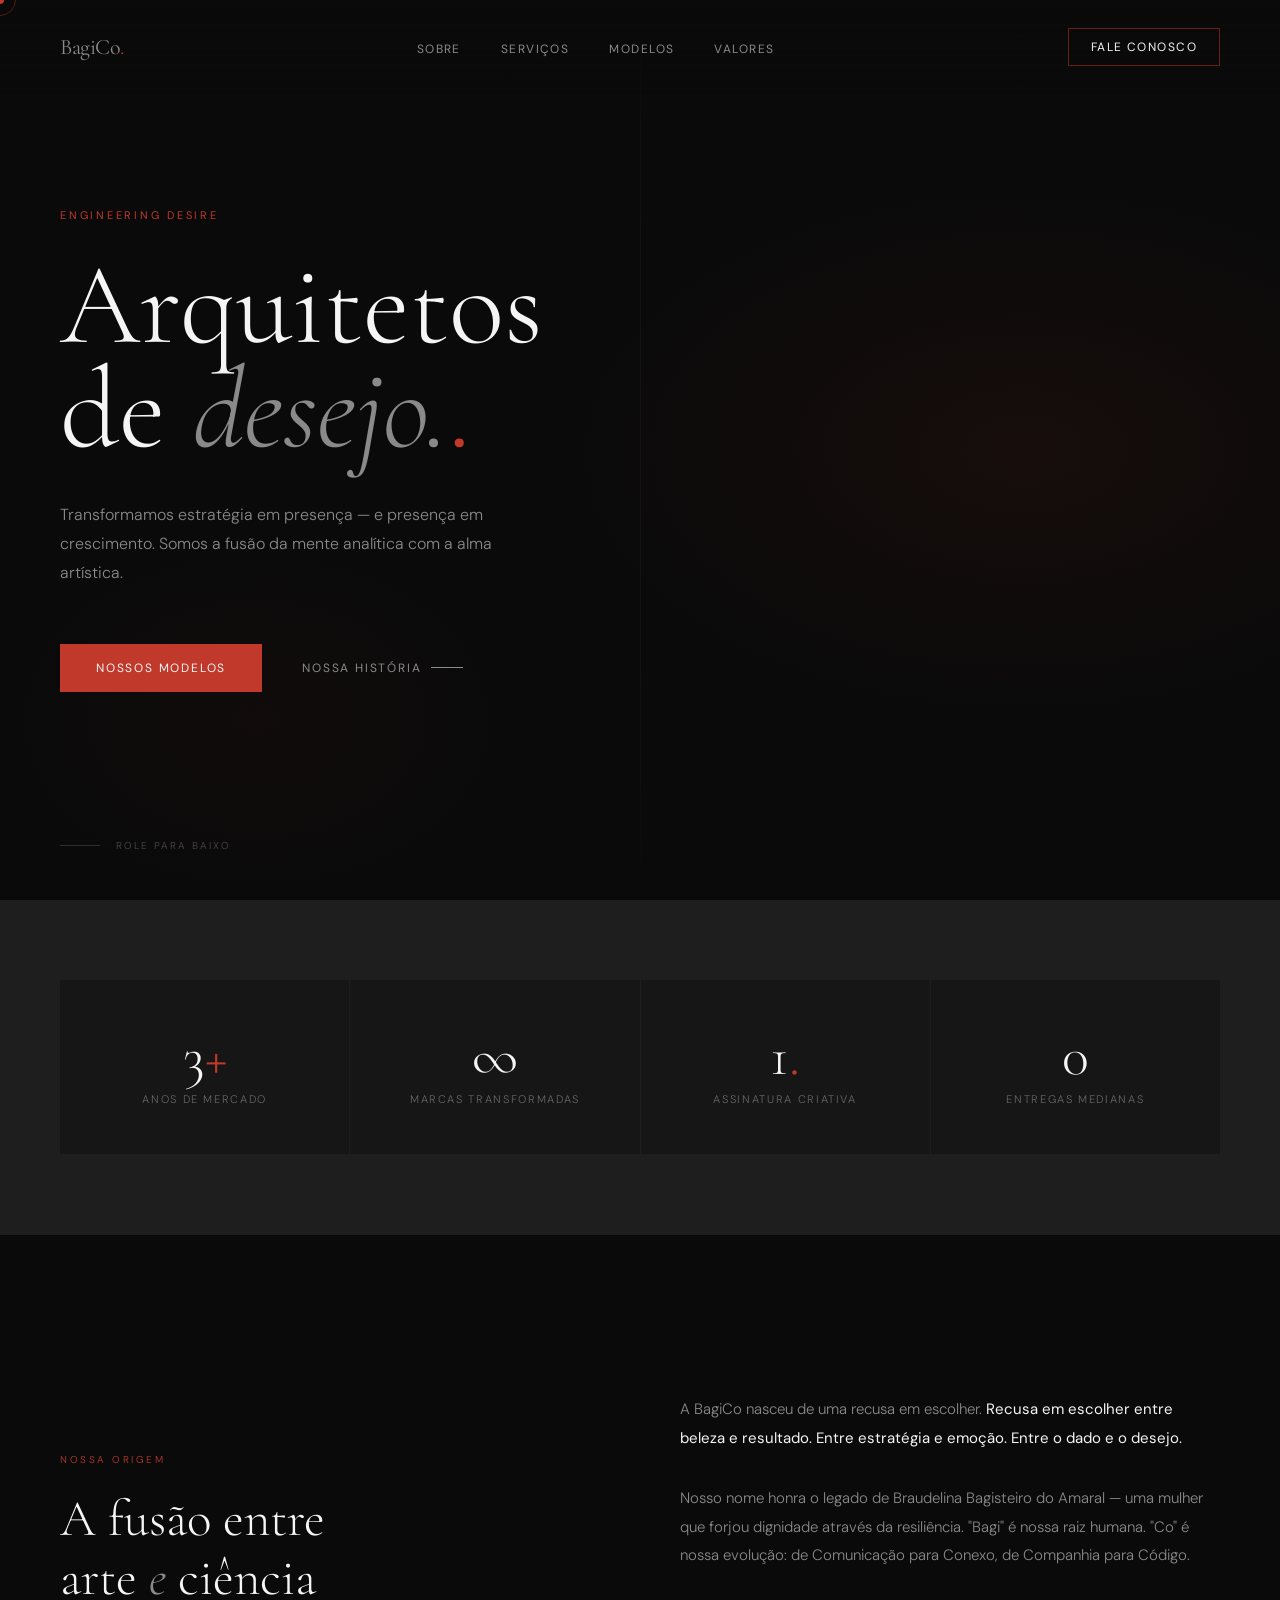
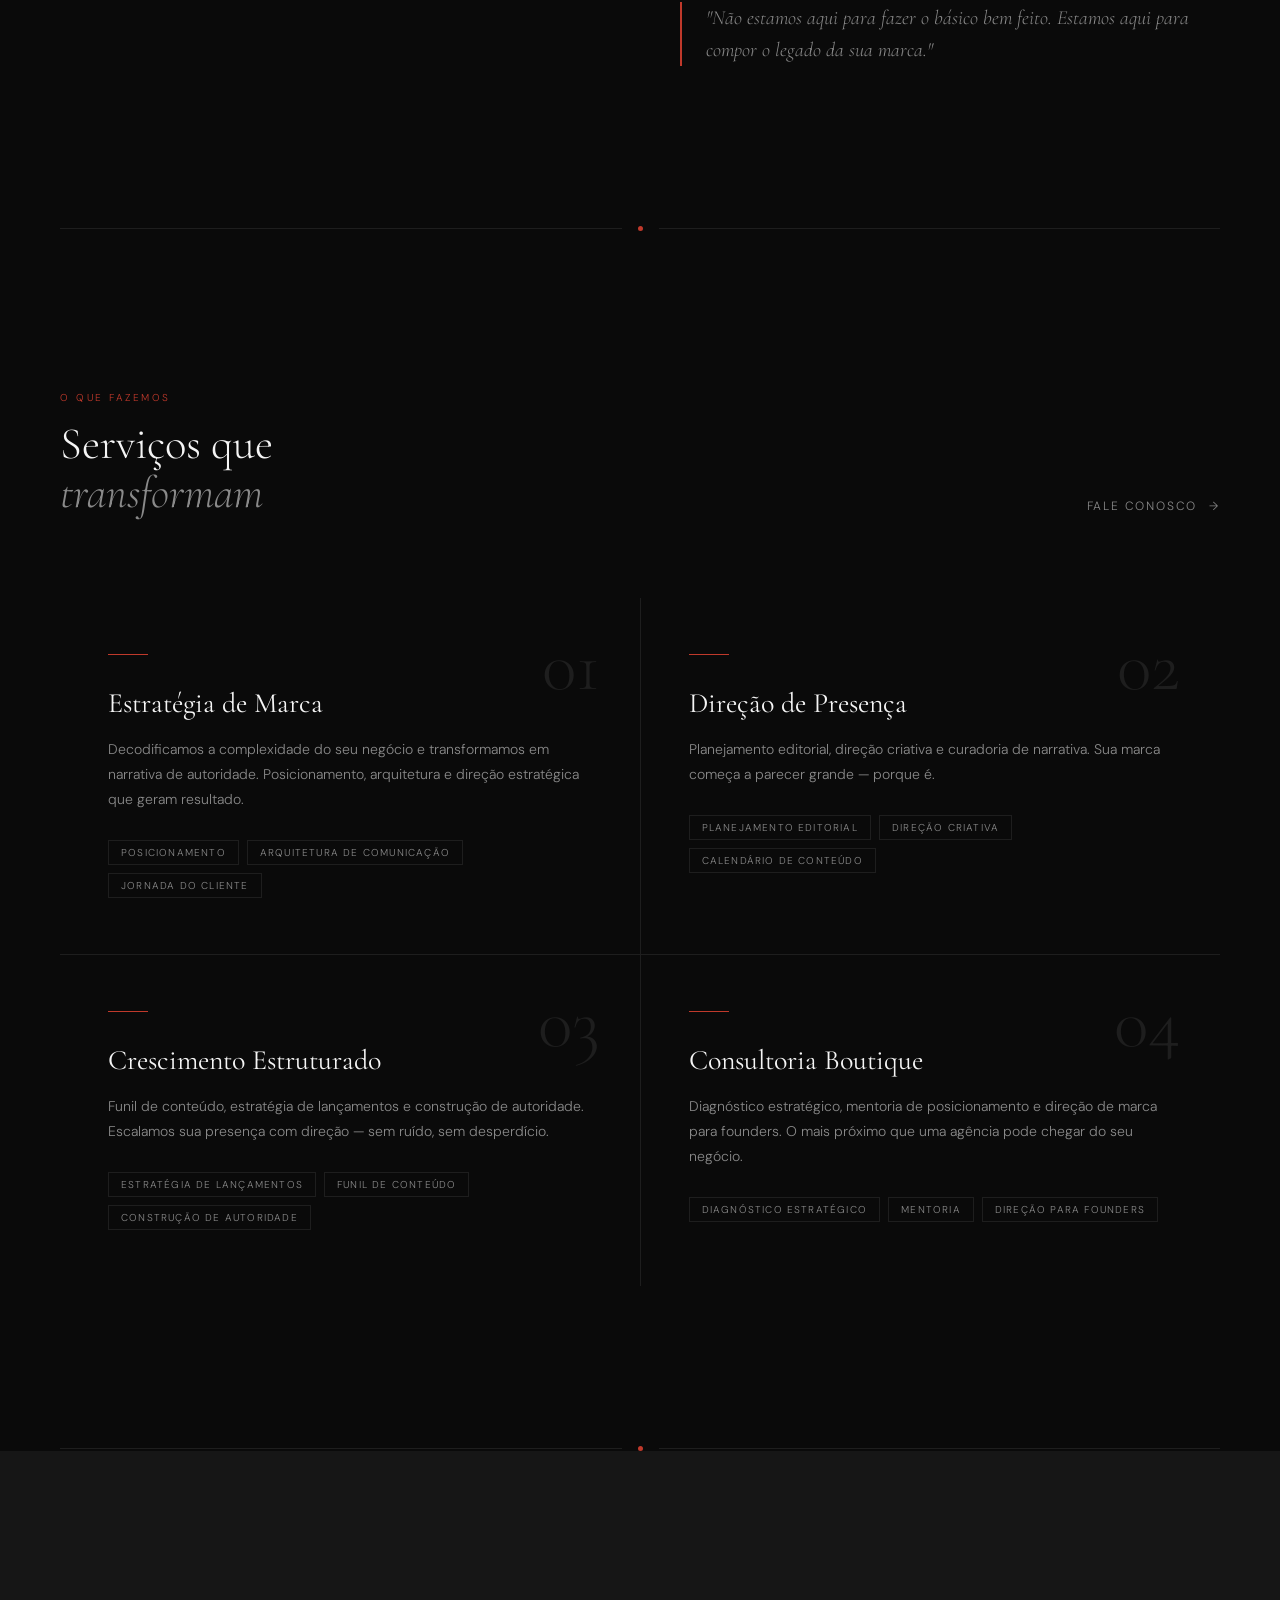
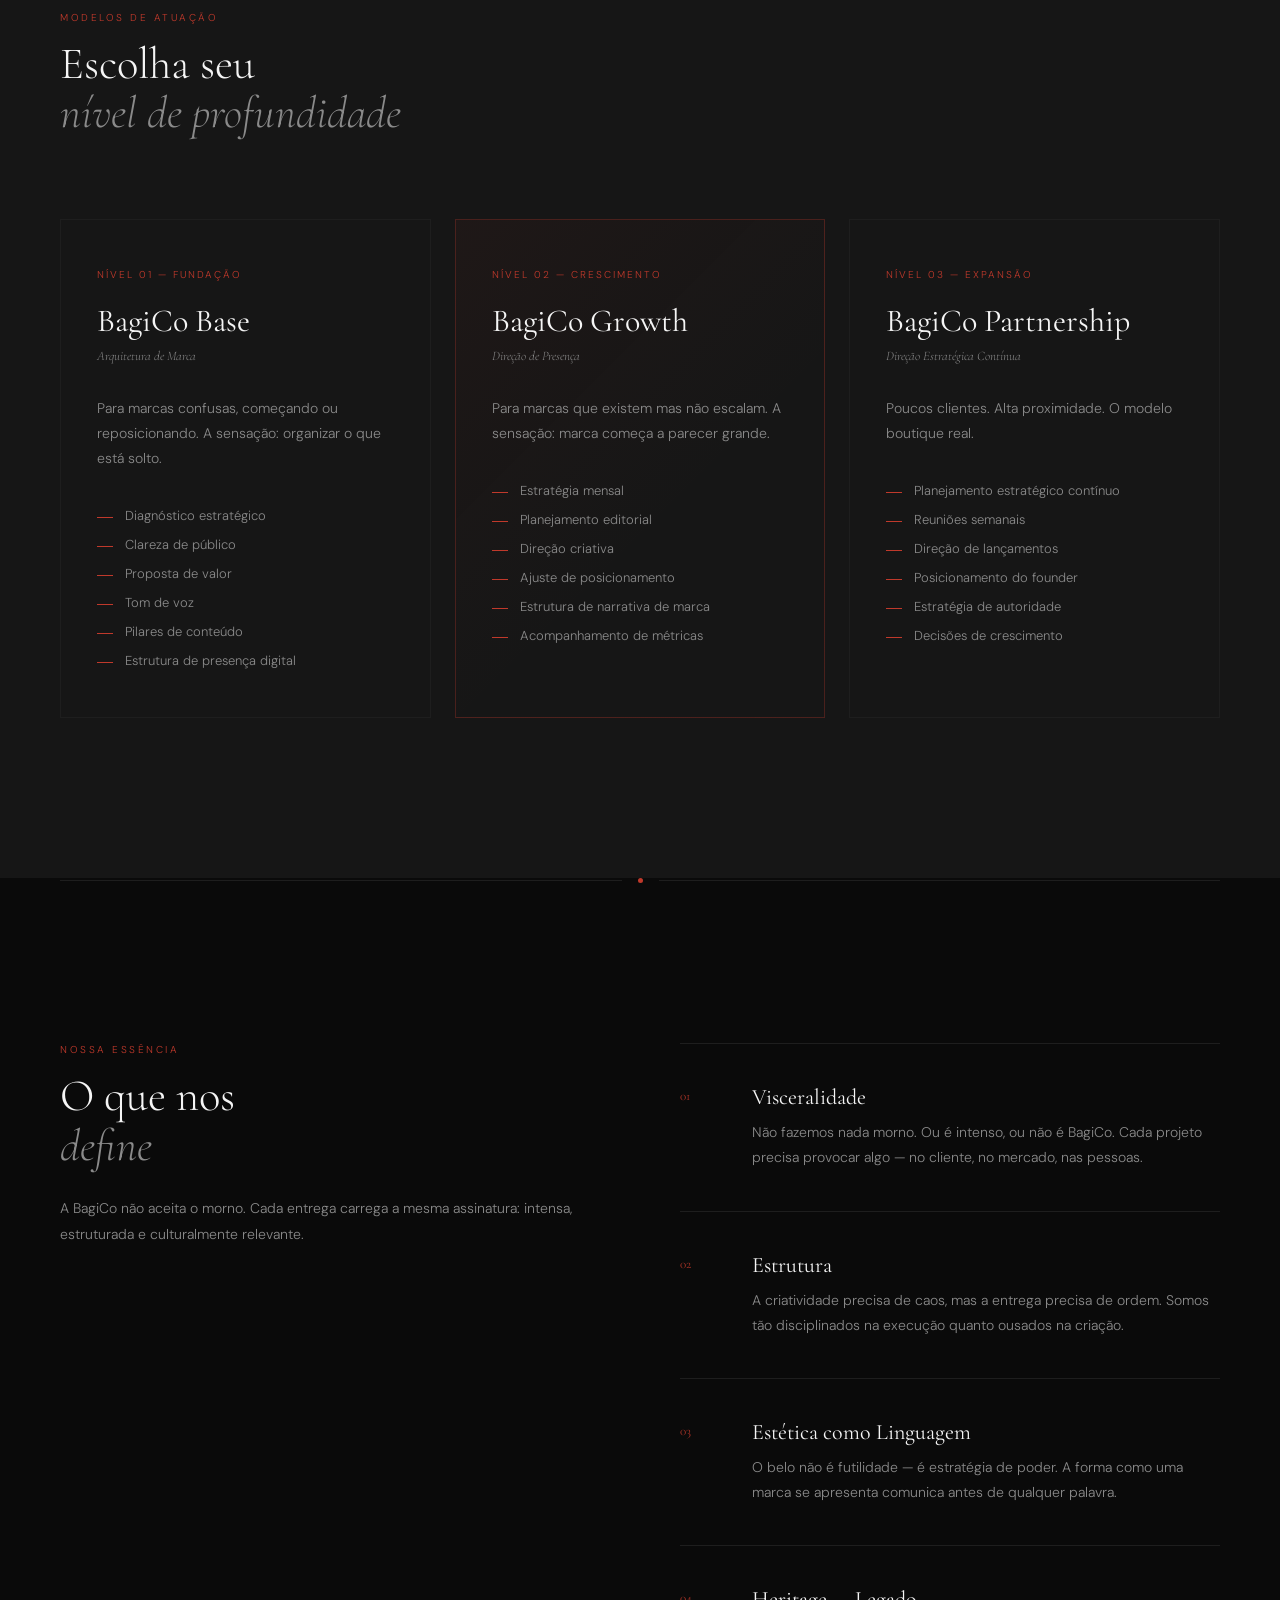
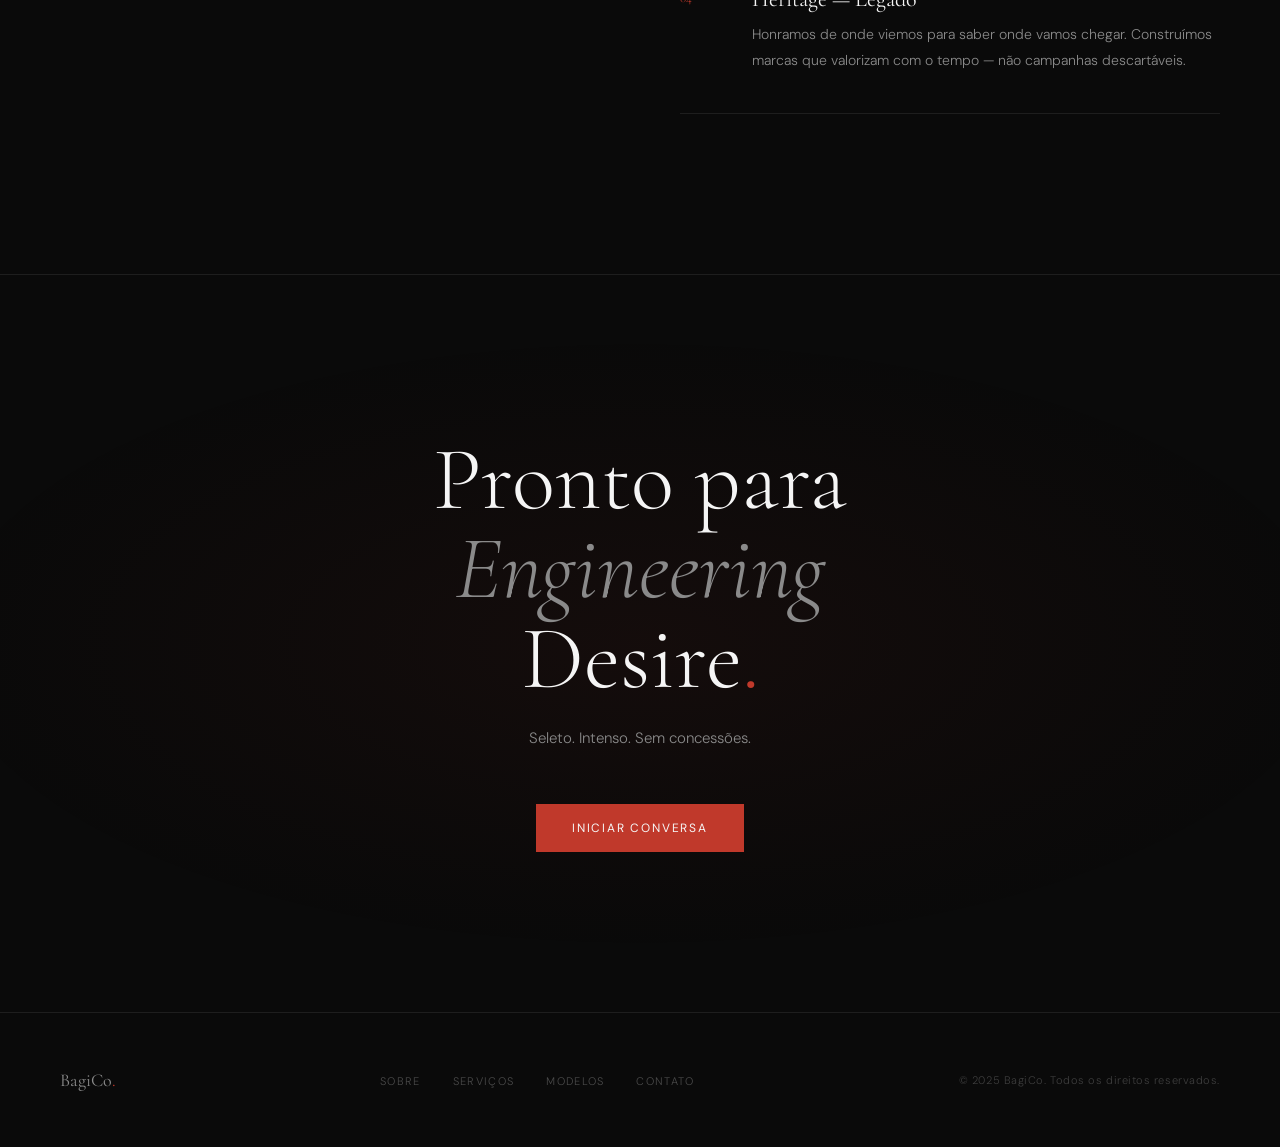
==== index.html @ 865ba978 "Add files via upload" ====
<!DOCTYPE html>
<html lang="pt-BR">
<head>
<meta charset="UTF-8">
<meta name="viewport" content="width=device-width, initial-scale=1.0">
<title>BagiCo. — Engineering Desire</title>
<link rel="preconnect" href="https://fonts.googleapis.com">
<link rel="preconnect" href="https://fonts.gstatic.com" crossorigin>
<link href="https://fonts.googleapis.com/css2?family=Cormorant+Garamond:ital,wght@0,300;0,400;0,500;0,600;1,300;1,400&family=DM+Sans:wght@300;400;500&display=swap" rel="stylesheet">
<style>
  :root {
    --noir: #0a0a0a;
    --carbon: #161616;
    --graphite: #1e1e1e;
    --ash: #8a8a8a;
    --ivory: #f5f5f5;
    --desire: #C0392B;
    --ember: #6b1c14;
    --serif: 'Cormorant Garamond', Georgia, serif;
    --sans: 'DM Sans', sans-serif;
  }

  *, *::before, *::after { box-sizing: border-box; margin: 0; padding: 0; }

  html { scroll-behavior: smooth; }

  body {
    background: var(--noir);
    color: var(--ivory);
    font-family: var(--sans);
    font-weight: 300;
    overflow-x: hidden;
    cursor: none;
  }

  /* Custom cursor */
  .cursor {
    position: fixed;
    width: 8px;
    height: 8px;
    background: var(--desire);
    border-radius: 50%;
    pointer-events: none;
    z-index: 9999;
    transition: transform 0.15s ease;
    transform: translate(-50%, -50%);
  }
  .cursor-ring {
    position: fixed;
    width: 32px;
    height: 32px;
    border: 1px solid rgba(192, 57, 43, 0.4);
    border-radius: 50%;
    pointer-events: none;
    z-index: 9998;
    transition: transform 0.4s ease, width 0.3s ease, height 0.3s ease;
    transform: translate(-50%, -50%);
  }
  body:hover .cursor { opacity: 1; }

  /* Nav */
  nav {
    position: fixed;
    top: 0;
    left: 0;
    right: 0;
    z-index: 100;
    padding: 28px 60px;
    display: flex;
    align-items: center;
    justify-content: space-between;
    mix-blend-mode: normal;
  }
  nav::before {
    content: '';
    position: absolute;
    inset: 0;
    background: linear-gradient(to bottom, rgba(10,10,10,0.95) 0%, transparent 100%);
    pointer-events: none;
  }
  .logo {
    font-family: var(--serif);
    font-size: 22px;
    font-weight: 400;
    color: var(--ash);
    letter-spacing: -0.5px;
    position: relative;
    z-index: 1;
    text-decoration: none;
  }
  .logo span { color: var(--desire); }
  .nav-links {
    display: flex;
    gap: 40px;
    list-style: none;
    position: relative;
    z-index: 1;
  }
  .nav-links a {
    font-size: 12px;
    font-weight: 400;
    color: var(--ash);
    text-decoration: none;
    letter-spacing: 0.12em;
    text-transform: uppercase;
    transition: color 0.3s ease;
  }
  .nav-links a:hover { color: var(--ivory); }
  .nav-cta {
    position: relative;
    z-index: 1;
    font-size: 12px;
    font-weight: 400;
    color: var(--ivory);
    text-decoration: none;
    letter-spacing: 0.12em;
    text-transform: uppercase;
    border: 1px solid rgba(192,57,43,0.5);
    padding: 10px 22px;
    transition: background 0.3s ease, border-color 0.3s ease;
  }
  .nav-cta:hover { background: var(--desire); border-color: var(--desire); }

  /* Hero */
  .hero {
    min-height: 100vh;
    display: flex;
    align-items: center;
    padding: 0 60px;
    position: relative;
    overflow: hidden;
  }
  .hero-bg {
    position: absolute;
    inset: 0;
    background:
      radial-gradient(ellipse 60% 50% at 80% 50%, rgba(192,57,43,0.07) 0%, transparent 60%),
      radial-gradient(ellipse 40% 40% at 20% 80%, rgba(192,57,43,0.04) 0%, transparent 50%);
  }
  .hero-line {
    position: absolute;
    top: 0;
    bottom: 0;
    left: 50%;
    width: 1px;
    background: linear-gradient(to bottom, transparent, rgba(138,138,138,0.08) 30%, rgba(138,138,138,0.08) 70%, transparent);
  }
  .hero-content {
    position: relative;
    z-index: 2;
    max-width: 900px;
  }
  .hero-eyebrow {
    font-size: 11px;
    font-weight: 400;
    letter-spacing: 0.25em;
    text-transform: uppercase;
    color: var(--desire);
    margin-bottom: 32px;
    opacity: 0;
    animation: fadeUp 1s ease 0.3s forwards;
  }
  .hero-title {
    font-family: var(--serif);
    font-size: clamp(60px, 9vw, 130px);
    font-weight: 300;
    line-height: 0.9;
    color: var(--ivory);
    margin-bottom: 40px;
    opacity: 0;
    animation: fadeUp 1s ease 0.5s forwards;
  }
  .hero-title em {
    font-style: italic;
    color: var(--ash);
  }
  .hero-title .dot { color: var(--desire); }
  .hero-sub {
    font-size: 16px;
    font-weight: 300;
    color: var(--ash);
    line-height: 1.8;
    max-width: 480px;
    margin-bottom: 56px;
    opacity: 0;
    animation: fadeUp 1s ease 0.7s forwards;
  }
  .hero-actions {
    display: flex;
    align-items: center;
    gap: 40px;
    opacity: 0;
    animation: fadeUp 1s ease 0.9s forwards;
  }
  .btn-primary {
    background: var(--desire);
    color: var(--ivory);
    text-decoration: none;
    font-size: 12px;
    font-weight: 400;
    letter-spacing: 0.15em;
    text-transform: uppercase;
    padding: 16px 36px;
    transition: background 0.3s ease, transform 0.2s ease;
    display: inline-block;
  }
  .btn-primary:hover { background: var(--ember); transform: translateY(-1px); }
  .btn-ghost {
    color: var(--ash);
    text-decoration: none;
    font-size: 12px;
    font-weight: 400;
    letter-spacing: 0.15em;
    text-transform: uppercase;
    display: flex;
    align-items: center;
    gap: 10px;
    transition: color 0.3s ease;
  }
  .btn-ghost:hover { color: var(--ivory); }
  .btn-ghost::after {
    content: '';
    width: 32px;
    height: 1px;
    background: currentColor;
    transition: width 0.3s ease;
  }
  .btn-ghost:hover::after { width: 48px; }

  .hero-scroll {
    position: absolute;
    bottom: 48px;
    left: 60px;
    display: flex;
    align-items: center;
    gap: 16px;
    opacity: 0;
    animation: fadeUp 1s ease 1.2s forwards;
  }
  .hero-scroll span {
    font-size: 10px;
    letter-spacing: 0.2em;
    text-transform: uppercase;
    color: var(--ash);
    opacity: 0.5;
  }
  .scroll-line {
    width: 40px;
    height: 1px;
    background: var(--ash);
    opacity: 0.3;
    position: relative;
    overflow: hidden;
  }
  .scroll-line::after {
    content: '';
    position: absolute;
    top: 0;
    left: -100%;
    width: 100%;
    height: 100%;
    background: var(--desire);
    animation: scrollLine 2s ease-in-out infinite 1.5s;
  }

  /* Manifesto */
  .manifesto {
    padding: 160px 60px;
    display: grid;
    grid-template-columns: 1fr 1fr;
    gap: 80px;
    align-items: center;
    border-top: 1px solid var(--graphite);
  }
  .manifesto-label {
    font-size: 10px;
    letter-spacing: 0.25em;
    text-transform: uppercase;
    color: var(--desire);
    margin-bottom: 24px;
  }
  .manifesto-title {
    font-family: var(--serif);
    font-size: clamp(36px, 4vw, 58px);
    font-weight: 300;
    line-height: 1.15;
    color: var(--ivory);
  }
  .manifesto-title em { font-style: italic; color: var(--ash); }
  .manifesto-body {
    font-size: 15px;
    font-weight: 300;
    color: var(--ash);
    line-height: 1.9;
    margin-bottom: 32px;
  }
  .manifesto-body strong {
    color: var(--ivory);
    font-weight: 400;
  }
  .manifesto-quote {
    border-left: 2px solid var(--desire);
    padding-left: 24px;
    font-family: var(--serif);
    font-size: 20px;
    font-style: italic;
    color: var(--ash);
    line-height: 1.6;
  }

  /* Stats */
  .stats {
    padding: 80px 60px;
    background: var(--carbon);
    display: grid;
    grid-template-columns: repeat(4, 1fr);
    gap: 1px;
    background: var(--graphite);
  }
  .stat-item {
    background: var(--carbon);
    padding: 48px 40px;
    text-align: center;
  }
  .stat-num {
    font-family: var(--serif);
    font-size: 56px;
    font-weight: 300;
    color: var(--ivory);
    line-height: 1;
    margin-bottom: 8px;
  }
  .stat-num span { color: var(--desire); }
  .stat-label {
    font-size: 11px;
    letter-spacing: 0.15em;
    text-transform: uppercase;
    color: var(--ash);
    opacity: 0.7;
  }

  /* Serviços */
  .services {
    padding: 160px 60px;
  }
  .section-header {
    display: flex;
    align-items: flex-end;
    justify-content: space-between;
    margin-bottom: 80px;
  }
  .section-label {
    font-size: 10px;
    letter-spacing: 0.25em;
    text-transform: uppercase;
    color: var(--desire);
    margin-bottom: 16px;
  }
  .section-title {
    font-family: var(--serif);
    font-size: clamp(32px, 3.5vw, 52px);
    font-weight: 300;
    color: var(--ivory);
    line-height: 1.1;
  }
  .section-title em { font-style: italic; color: var(--ash); }
  .section-link {
    font-size: 12px;
    letter-spacing: 0.15em;
    text-transform: uppercase;
    color: var(--ash);
    text-decoration: none;
    display: flex;
    align-items: center;
    gap: 12px;
    transition: color 0.3s;
    padding-bottom: 4px;
  }
  .section-link:hover { color: var(--ivory); }
  .section-link::after { content: '→'; transition: transform 0.3s; }
  .section-link:hover::after { transform: translateX(4px); }

  .services-grid {
    display: grid;
    grid-template-columns: repeat(2, 1fr);
    gap: 1px;
    background: var(--graphite);
  }
  .service-card {
    background: var(--noir);
    padding: 56px 48px;
    position: relative;
    overflow: hidden;
    transition: background 0.4s ease;
  }
  .service-card::before {
    content: '';
    position: absolute;
    top: 0;
    left: 0;
    right: 0;
    height: 2px;
    background: var(--desire);
    transform: scaleX(0);
    transform-origin: left;
    transition: transform 0.4s ease;
  }
  .service-card:hover { background: var(--carbon); }
  .service-card:hover::before { transform: scaleX(1); }
  .service-num {
    font-family: var(--serif);
    font-size: 72px;
    font-weight: 300;
    color: var(--graphite);
    line-height: 1;
    position: absolute;
    top: 32px;
    right: 40px;
    transition: color 0.4s ease;
  }
  .service-card:hover .service-num { color: rgba(192,57,43,0.15); }
  .service-icon {
    width: 40px;
    height: 1px;
    background: var(--desire);
    margin-bottom: 32px;
  }
  .service-title {
    font-family: var(--serif);
    font-size: 28px;
    font-weight: 400;
    color: var(--ivory);
    margin-bottom: 16px;
    line-height: 1.2;
  }
  .service-body {
    font-size: 14px;
    font-weight: 300;
    color: var(--ash);
    line-height: 1.8;
    margin-bottom: 28px;
  }
  .service-tags {
    display: flex;
    flex-wrap: wrap;
    gap: 8px;
  }
  .tag {
    font-size: 10px;
    letter-spacing: 0.12em;
    text-transform: uppercase;
    color: var(--ash);
    border: 1px solid var(--graphite);
    padding: 5px 12px;
  }

  /* Níveis */
  .levels {
    padding: 160px 60px;
    background: var(--carbon);
  }
  .levels-grid {
    display: grid;
    grid-template-columns: repeat(3, 1fr);
    gap: 24px;
    margin-top: 80px;
  }
  .level-card {
    border: 1px solid var(--graphite);
    padding: 48px 36px;
    position: relative;
    transition: border-color 0.3s ease;
  }
  .level-card:hover { border-color: rgba(192,57,43,0.4); }
  .level-card.featured {
    border-color: rgba(192,57,43,0.3);
    background: linear-gradient(135deg, rgba(192,57,43,0.05) 0%, transparent 60%);
  }
  .level-badge {
    font-size: 10px;
    letter-spacing: 0.2em;
    text-transform: uppercase;
    color: var(--desire);
    margin-bottom: 20px;
  }
  .level-name {
    font-family: var(--serif);
    font-size: 32px;
    font-weight: 400;
    color: var(--ivory);
    margin-bottom: 8px;
  }
  .level-sub {
    font-size: 13px;
    color: var(--ash);
    margin-bottom: 32px;
    font-style: italic;
    font-family: var(--serif);
  }
  .level-desc {
    font-size: 14px;
    font-weight: 300;
    color: var(--ash);
    line-height: 1.8;
    margin-bottom: 36px;
  }
  .level-list {
    list-style: none;
    display: flex;
    flex-direction: column;
    gap: 12px;
  }
  .level-list li {
    font-size: 13px;
    color: var(--ash);
    display: flex;
    align-items: flex-start;
    gap: 12px;
    font-weight: 300;
  }
  .level-list li::before {
    content: '';
    width: 16px;
    height: 1px;
    background: var(--desire);
    margin-top: 10px;
    flex-shrink: 0;
  }

  /* Valores */
  .values {
    padding: 160px 60px;
    display: grid;
    grid-template-columns: 1fr 1fr;
    gap: 80px;
    align-items: start;
  }
  .values-left {
    position: sticky;
    top: 120px;
  }
  .values-list {
    display: flex;
    flex-direction: column;
    gap: 0;
  }
  .value-item {
    padding: 40px 0;
    border-bottom: 1px solid var(--graphite);
    display: grid;
    grid-template-columns: 48px 1fr;
    gap: 24px;
    align-items: start;
  }
  .value-item:first-child { border-top: 1px solid var(--graphite); }
  .value-num {
    font-family: var(--serif);
    font-size: 13px;
    color: var(--desire);
    margin-top: 4px;
  }
  .value-title {
    font-family: var(--serif);
    font-size: 22px;
    font-weight: 400;
    color: var(--ivory);
    margin-bottom: 10px;
  }
  .value-body {
    font-size: 14px;
    font-weight: 300;
    color: var(--ash);
    line-height: 1.8;
  }

  /* CTA */
  .cta-section {
    padding: 160px 60px;
    text-align: center;
    position: relative;
    overflow: hidden;
    border-top: 1px solid var(--graphite);
  }
  .cta-section::before {
    content: '';
    position: absolute;
    inset: 0;
    background: radial-gradient(ellipse 80% 60% at 50% 50%, rgba(192,57,43,0.06) 0%, transparent 70%);
  }
  .cta-title {
    font-family: var(--serif);
    font-size: clamp(48px, 7vw, 100px);
    font-weight: 300;
    color: var(--ivory);
    line-height: 1;
    margin-bottom: 24px;
    position: relative;
    z-index: 1;
  }
  .cta-title em { font-style: italic; color: var(--ash); }
  .cta-sub {
    font-size: 15px;
    color: var(--ash);
    margin-bottom: 56px;
    font-weight: 300;
    position: relative;
    z-index: 1;
  }
  .cta-actions {
    display: flex;
    justify-content: center;
    gap: 24px;
    position: relative;
    z-index: 1;
  }

  /* Footer */
  footer {
    padding: 56px 60px;
    border-top: 1px solid var(--graphite);
    display: flex;
    align-items: center;
    justify-content: space-between;
  }
  .footer-logo {
    font-family: var(--serif);
    font-size: 18px;
    font-weight: 400;
    color: var(--ash);
    text-decoration: none;
  }
  .footer-logo span { color: var(--desire); }
  .footer-copy {
    font-size: 11px;
    color: var(--ash);
    opacity: 0.4;
    letter-spacing: 0.05em;
  }
  .footer-links {
    display: flex;
    gap: 32px;
    list-style: none;
  }
  .footer-links a {
    font-size: 11px;
    letter-spacing: 0.12em;
    text-transform: uppercase;
    color: var(--ash);
    text-decoration: none;
    opacity: 0.5;
    transition: opacity 0.3s;
  }
  .footer-links a:hover { opacity: 1; }

  /* Animations */
  @keyframes fadeUp {
    from { opacity: 0; transform: translateY(24px); }
    to   { opacity: 1; transform: translateY(0); }
  }
  @keyframes scrollLine {
    0%   { left: -100%; }
    100% { left: 100%; }
  }

  .reveal {
    opacity: 0;
    transform: translateY(32px);
    transition: opacity 0.8s ease, transform 0.8s ease;
  }
  .reveal.visible {
    opacity: 1;
    transform: translateY(0);
  }

  /* Horizontal rule decorativo */
  .divider {
    display: flex;
    align-items: center;
    gap: 16px;
    margin: 0 60px;
  }
  .divider::before, .divider::after {
    content: '';
    flex: 1;
    height: 1px;
    background: var(--graphite);
  }
  .divider-dot {
    width: 5px;
    height: 5px;
    border-radius: 50%;
    background: var(--desire);
  }

  @media (max-width: 900px) {
    nav { padding: 24px 28px; }
    .nav-links { display: none; }
    .hero { padding: 120px 28px 80px; }
    .manifesto { padding: 80px 28px; grid-template-columns: 1fr; gap: 48px; }
    .stats { grid-template-columns: repeat(2, 1fr); padding: 0; }
    .services { padding: 80px 28px; }
    .services-grid { grid-template-columns: 1fr; }
    .levels { padding: 80px 28px; }
    .levels-grid { grid-template-columns: 1fr; }
    .values { padding: 80px 28px; grid-template-columns: 1fr; }
    .values-left { position: static; }
    .cta-section { padding: 80px 28px; }
    footer { padding: 40px 28px; flex-direction: column; gap: 24px; text-align: center; }
    .divider { margin: 0 28px; }
  }
</style>
</head>
<body>

<div class="cursor" id="cursor"></div>
<div class="cursor-ring" id="cursorRing"></div>

<!-- NAV -->
<nav>
  <a href="#" class="logo">BagiCo<span>.</span></a>
  <ul class="nav-links">
    <li><a href="#manifesto">Sobre</a></li>
    <li><a href="#servicos">Serviços</a></li>
    <li><a href="#niveis">Modelos</a></li>
    <li><a href="#valores">Valores</a></li>
  </ul>
  <a href="#contato" class="nav-cta">Fale conosco</a>
</nav>

<!-- HERO -->
<section class="hero">
  <div class="hero-bg"></div>
  <div class="hero-line"></div>
  <div class="hero-content">
    <p class="hero-eyebrow">Engineering Desire</p>
    <h1 class="hero-title">
      Arquitetos<br>
      de <em>desejo.</em><span class="dot">.</span>
    </h1>
    <p class="hero-sub">
      Transformamos estratégia em presença — e presença em crescimento. Somos a fusão da mente analítica com a alma artística.
    </p>
    <div class="hero-actions">
      <a href="#niveis" class="btn-primary">Nossos modelos</a>
      <a href="#manifesto" class="btn-ghost">Nossa história</a>
    </div>
  </div>
  <div class="hero-scroll">
    <div class="scroll-line"></div>
    <span>Role para baixo</span>
  </div>
</section>

<!-- STATS -->
<div class="stats">
  <div class="stat-item reveal">
    <div class="stat-num">3<span>+</span></div>
    <div class="stat-label">Anos de mercado</div>
  </div>
  <div class="stat-item reveal">
    <div class="stat-num">∞</div>
    <div class="stat-label">Marcas transformadas</div>
  </div>
  <div class="stat-item reveal">
    <div class="stat-num">1<span>.</span></div>
    <div class="stat-label">Assinatura criativa</div>
  </div>
  <div class="stat-item reveal">
    <div class="stat-num">0</div>
    <div class="stat-label">Entregas medianas</div>
  </div>
</div>

<!-- MANIFESTO -->
<section class="manifesto" id="manifesto">
  <div class="reveal">
    <p class="manifesto-label">Nossa origem</p>
    <h2 class="manifesto-title">
      A fusão entre<br>
      arte <em>e</em> ciência
    </h2>
  </div>
  <div class="reveal">
    <p class="manifesto-body">
      A BagiCo nasceu de uma recusa em escolher. <strong>Recusa em escolher entre beleza e resultado. Entre estratégia e emoção. Entre o dado e o desejo.</strong>
    </p>
    <p class="manifesto-body">
      Nosso nome honra o legado de Braudelina Bagisteiro do Amaral — uma mulher que forjou dignidade através da resiliência. "Bagi" é nossa raiz humana. "Co" é nossa evolução: de Comunicação para Conexo, de Companhia para Código.
    </p>
    <blockquote class="manifesto-quote">
      "Não estamos aqui para fazer o básico bem feito. Estamos aqui para compor o legado da sua marca."
    </blockquote>
  </div>
</section>

<div class="divider"><div class="divider-dot"></div></div>

<!-- SERVIÇOS -->
<section class="services" id="servicos">
  <div class="section-header reveal">
    <div>
      <p class="section-label">O que fazemos</p>
      <h2 class="section-title">Serviços que<br><em>transformam</em></h2>
    </div>
    <a href="#contato" class="section-link">Fale conosco</a>
  </div>

  <div class="services-grid">
    <div class="service-card reveal">
      <div class="service-num">01</div>
      <div class="service-icon"></div>
      <h3 class="service-title">Estratégia de Marca</h3>
      <p class="service-body">Decodificamos a complexidade do seu negócio e transformamos em narrativa de autoridade. Posicionamento, arquitetura e direção estratégica que geram resultado.</p>
      <div class="service-tags">
        <span class="tag">Posicionamento</span>
        <span class="tag">Arquitetura de comunicação</span>
        <span class="tag">Jornada do cliente</span>
      </div>
    </div>
    <div class="service-card reveal">
      <div class="service-num">02</div>
      <div class="service-icon"></div>
      <h3 class="service-title">Direção de Presença</h3>
      <p class="service-body">Planejamento editorial, direção criativa e curadoria de narrativa. Sua marca começa a parecer grande — porque é.</p>
      <div class="service-tags">
        <span class="tag">Planejamento editorial</span>
        <span class="tag">Direção criativa</span>
        <span class="tag">Calendário de conteúdo</span>
      </div>
    </div>
    <div class="service-card reveal">
      <div class="service-num">03</div>
      <div class="service-icon"></div>
      <h3 class="service-title">Crescimento Estruturado</h3>
      <p class="service-body">Funil de conteúdo, estratégia de lançamentos e construção de autoridade. Escalamos sua presença com direção — sem ruído, sem desperdício.</p>
      <div class="service-tags">
        <span class="tag">Estratégia de lançamentos</span>
        <span class="tag">Funil de conteúdo</span>
        <span class="tag">Construção de autoridade</span>
      </div>
    </div>
    <div class="service-card reveal">
      <div class="service-num">04</div>
      <div class="service-icon"></div>
      <h3 class="service-title">Consultoria Boutique</h3>
      <p class="service-body">Diagnóstico estratégico, mentoria de posicionamento e direção de marca para founders. O mais próximo que uma agência pode chegar do seu negócio.</p>
      <div class="service-tags">
        <span class="tag">Diagnóstico estratégico</span>
        <span class="tag">Mentoria</span>
        <span class="tag">Direção para founders</span>
      </div>
    </div>
  </div>
</section>

<div class="divider"><div class="divider-dot"></div></div>

<!-- NÍVEIS -->
<section class="levels" id="niveis">
  <div class="section-header reveal">
    <div>
      <p class="section-label">Modelos de atuação</p>
      <h2 class="section-title">Escolha seu<br><em>nível de profundidade</em></h2>
    </div>
  </div>

  <div class="levels-grid">
    <div class="level-card reveal">
      <p class="level-badge">Nível 01 — Fundação</p>
      <h3 class="level-name">BagiCo Base</h3>
      <p class="level-sub">Arquitetura de Marca</p>
      <p class="level-desc">Para marcas confusas, começando ou reposicionando. A sensação: organizar o que está solto.</p>
      <ul class="level-list">
        <li>Diagnóstico estratégico</li>
        <li>Clareza de público</li>
        <li>Proposta de valor</li>
        <li>Tom de voz</li>
        <li>Pilares de conteúdo</li>
        <li>Estrutura de presença digital</li>
      </ul>
    </div>
    <div class="level-card featured reveal">
      <p class="level-badge">Nível 02 — Crescimento</p>
      <h3 class="level-name">BagiCo Growth</h3>
      <p class="level-sub">Direção de Presença</p>
      <p class="level-desc">Para marcas que existem mas não escalam. A sensação: marca começa a parecer grande.</p>
      <ul class="level-list">
        <li>Estratégia mensal</li>
        <li>Planejamento editorial</li>
        <li>Direção criativa</li>
        <li>Ajuste de posicionamento</li>
        <li>Estrutura de narrativa de marca</li>
        <li>Acompanhamento de métricas</li>
      </ul>
    </div>
    <div class="level-card reveal">
      <p class="level-badge">Nível 03 — Expansão</p>
      <h3 class="level-name">BagiCo Partnership</h3>
      <p class="level-sub">Direção Estratégica Contínua</p>
      <p class="level-desc">Poucos clientes. Alta proximidade. O modelo boutique real.</p>
      <ul class="level-list">
        <li>Planejamento estratégico contínuo</li>
        <li>Reuniões semanais</li>
        <li>Direção de lançamentos</li>
        <li>Posicionamento do founder</li>
        <li>Estratégia de autoridade</li>
        <li>Decisões de crescimento</li>
      </ul>
    </div>
  </div>
</section>

<div class="divider"><div class="divider-dot"></div></div>

<!-- VALORES -->
<section class="values" id="valores">
  <div class="values-left reveal">
    <p class="section-label">Nossa essência</p>
    <h2 class="section-title">O que nos<br><em>define</em></h2>
    <p style="font-size:14px; color:var(--ash); line-height:1.9; margin-top:24px; font-weight:300;">
      A BagiCo não aceita o morno. Cada entrega carrega a mesma assinatura: intensa, estruturada e culturalmente relevante.
    </p>
  </div>
  <div class="values-list">
    <div class="value-item reveal">
      <span class="value-num">01</span>
      <div>
        <h3 class="value-title">Visceralidade</h3>
        <p class="value-body">Não fazemos nada morno. Ou é intenso, ou não é BagiCo. Cada projeto precisa provocar algo — no cliente, no mercado, nas pessoas.</p>
      </div>
    </div>
    <div class="value-item reveal">
      <span class="value-num">02</span>
      <div>
        <h3 class="value-title">Estrutura</h3>
        <p class="value-body">A criatividade precisa de caos, mas a entrega precisa de ordem. Somos tão disciplinados na execução quanto ousados na criação.</p>
      </div>
    </div>
    <div class="value-item reveal">
      <span class="value-num">03</span>
      <div>
        <h3 class="value-title">Estética como Linguagem</h3>
        <p class="value-body">O belo não é futilidade — é estratégia de poder. A forma como uma marca se apresenta comunica antes de qualquer palavra.</p>
      </div>
    </div>
    <div class="value-item reveal">
      <span class="value-num">04</span>
      <div>
        <h3 class="value-title">Heritage — Legado</h3>
        <p class="value-body">Honramos de onde viemos para saber onde vamos chegar. Construímos marcas que valorizam com o tempo — não campanhas descartáveis.</p>
      </div>
    </div>
  </div>
</section>

<!-- CTA -->
<section class="cta-section" id="contato">
  <h2 class="cta-title reveal">
    Pronto para<br>
    <em>Engineering</em><br>
    Desire<span style="color:var(--desire)">.</span>
  </h2>
  <p class="cta-sub reveal">Seleto. Intenso. Sem concessões.</p>
  <div class="cta-actions reveal">
    <a href="mailto:contato@bagico.com.br" class="btn-primary">Iniciar conversa</a>
  </div>
</section>

<!-- FOOTER -->
<footer>
  <a href="#" class="footer-logo">BagiCo<span>.</span></a>
  <ul class="footer-links">
    <li><a href="#manifesto">Sobre</a></li>
    <li><a href="#servicos">Serviços</a></li>
    <li><a href="#niveis">Modelos</a></li>
    <li><a href="#contato">Contato</a></li>
  </ul>
  <p class="footer-copy">© 2025 BagiCo. Todos os direitos reservados.</p>
</footer>

<script>
  // Cursor
  const cursor = document.getElementById('cursor');
  const ring = document.getElementById('cursorRing');
  let mx = 0, my = 0, rx = 0, ry = 0;
  document.addEventListener('mousemove', e => {
    mx = e.clientX; my = e.clientY;
    cursor.style.left = mx + 'px';
    cursor.style.top = my + 'px';
  });
  function animateRing() {
    rx += (mx - rx) * 0.12;
    ry += (my - ry) * 0.12;
    ring.style.left = rx + 'px';
    ring.style.top = ry + 'px';
    requestAnimationFrame(animateRing);
  }
  animateRing();

  document.querySelectorAll('a, button').forEach(el => {
    el.addEventListener('mouseenter', () => {
      cursor.style.transform = 'translate(-50%,-50%) scale(2.5)';
      ring.style.width = '48px';
      ring.style.height = '48px';
    });
    el.addEventListener('mouseleave', () => {
      cursor.style.transform = 'translate(-50%,-50%) scale(1)';
      ring.style.width = '32px';
      ring.style.height = '32px';
    });
  });

  // Scroll reveal
  const reveals = document.querySelectorAll('.reveal');
  const observer = new IntersectionObserver((entries) => {
    entries.forEach((entry, i) => {
      if (entry.isIntersecting) {
        setTimeout(() => entry.target.classList.add('visible'), i * 80);
        observer.unobserve(entry.target);
      }
    });
  }, { threshold: 0.1, rootMargin: '0px 0px -60px 0px' });
  reveals.forEach(el => observer.observe(el));
</script>
</body>
</html>
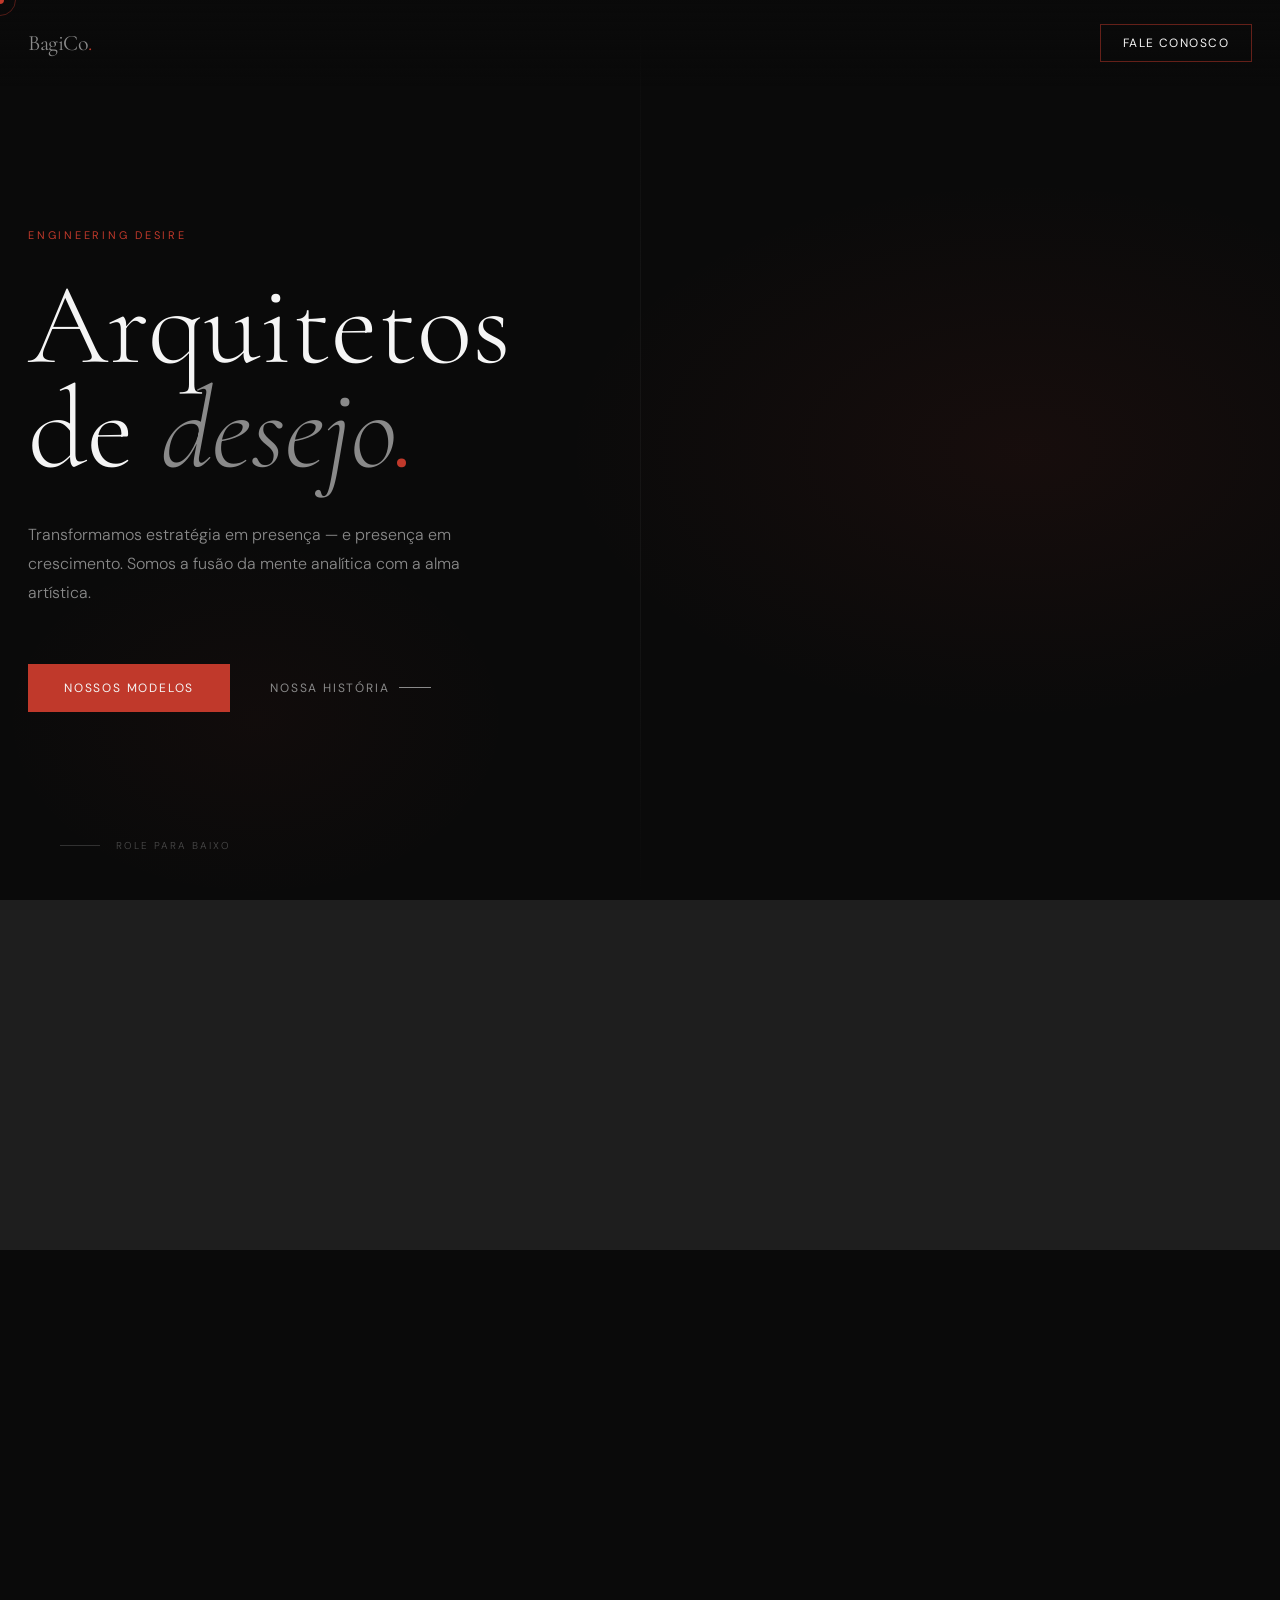
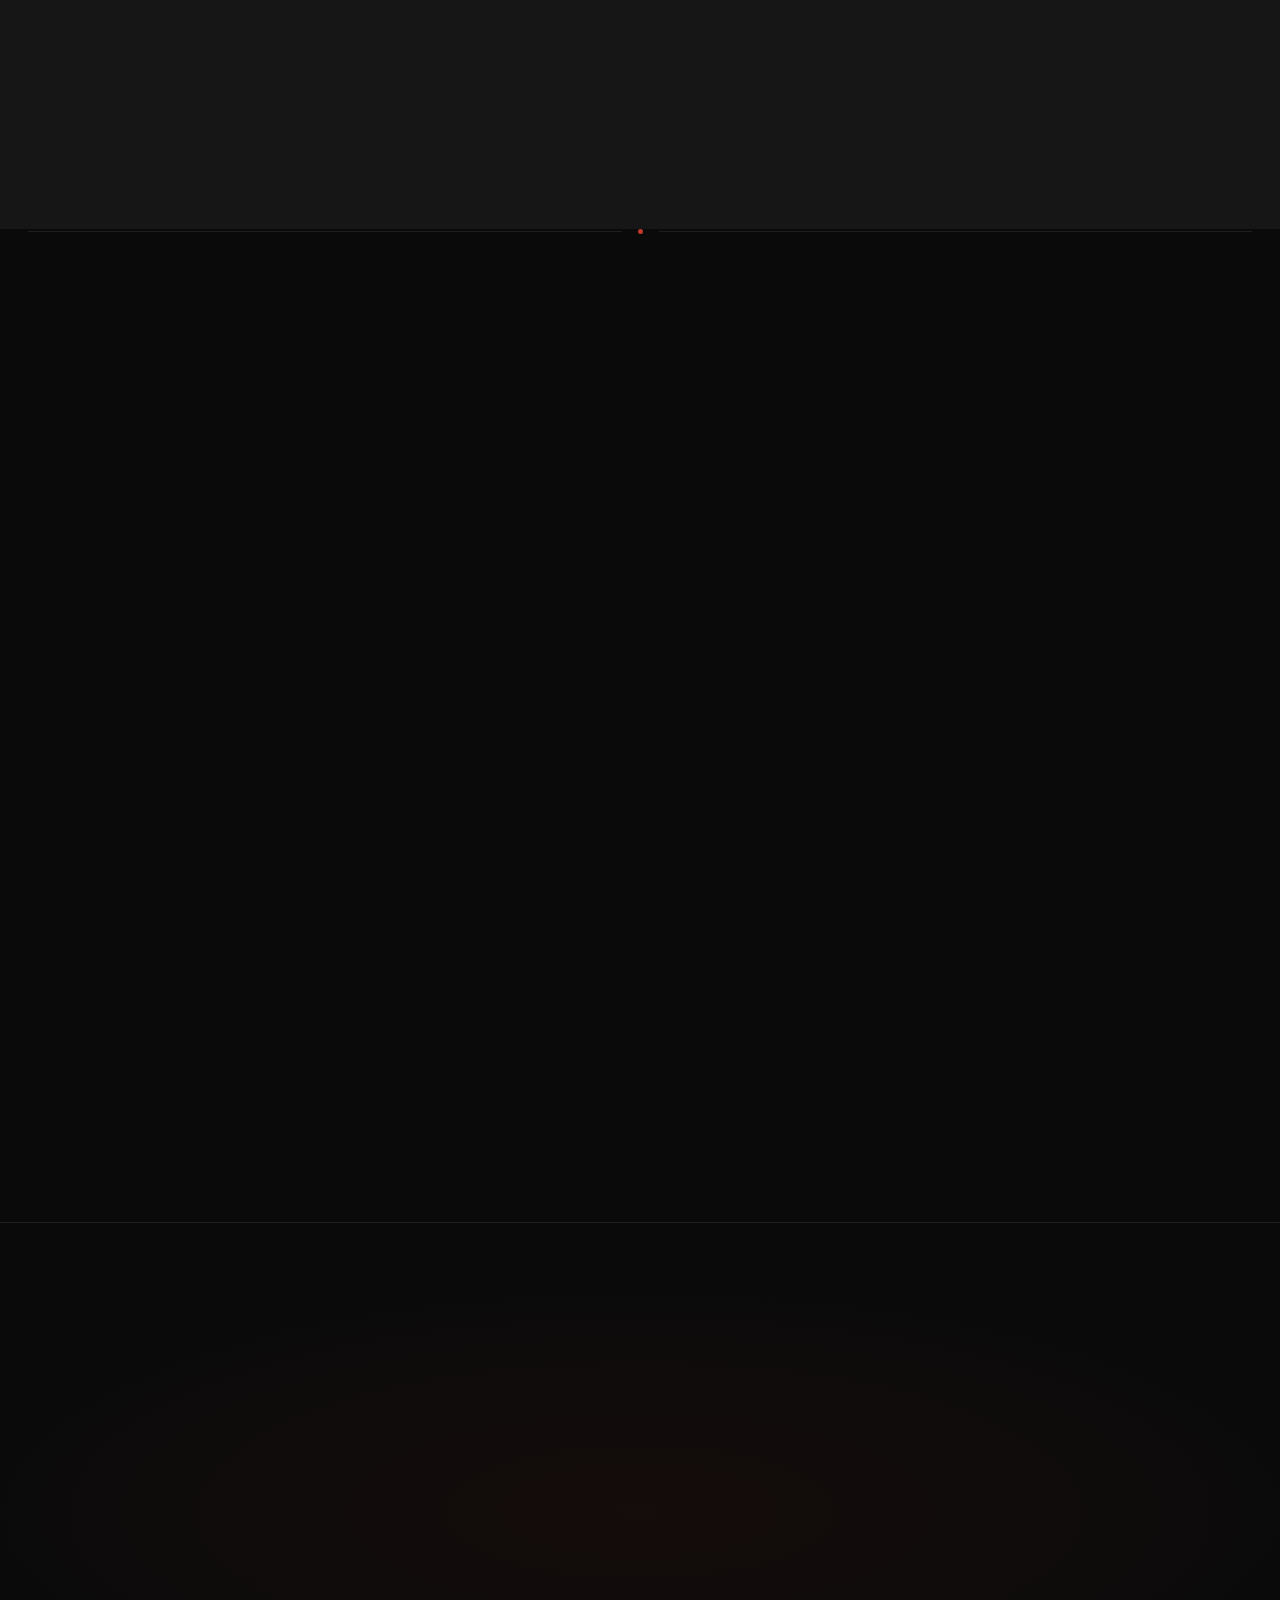
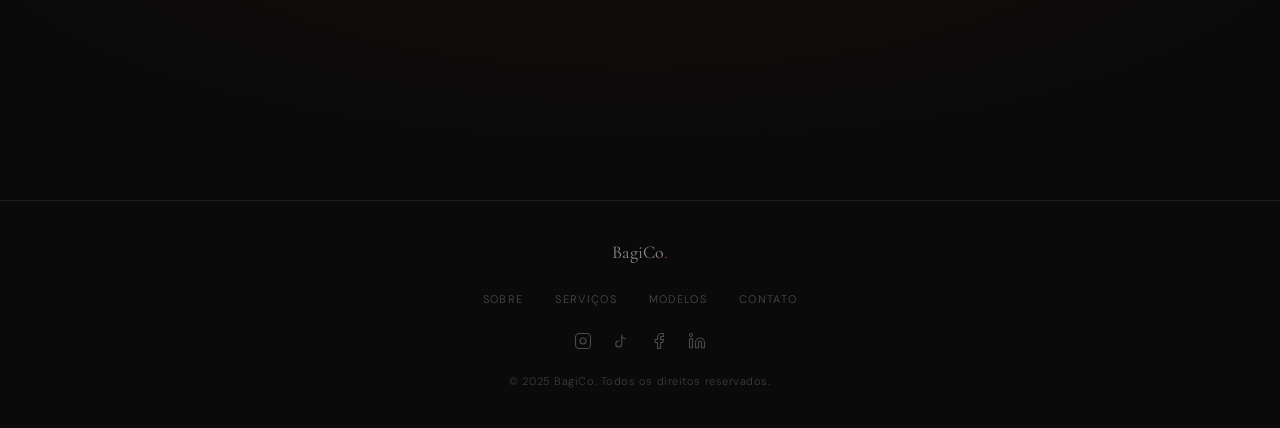
==== commit e58a12dd: "Add files via upload" ====
--- a/index.html
+++ b/index.html
@@ -692,7 +692,19 @@
     background: var(--desire);
   }
 
-  @media (max-width: 900px) {
+  .footer-social {
+    display: flex;
+    gap: 20px;
+    align-items: center;
+  }
+  .footer-social a {
+    color: var(--ash);
+    opacity: 0.5;
+    transition: opacity 0.3s, color 0.3s;
+    display: flex;
+    align-items: center;
+  }
+  .footer-social a:hover { opacity: 1; color: var(--ivory); }
     nav { padding: 24px 28px; }
     .nav-links { display: none; }
     .hero { padding: 120px 28px 80px; }
@@ -735,7 +747,7 @@
     <p class="hero-eyebrow">Engineering Desire</p>
     <h1 class="hero-title">
       Arquitetos<br>
-      de <em>desejo.</em><span class="dot">.</span>
+      de <em>desejo<span class="dot">.</span></em>
     </h1>
     <p class="hero-sub">
       Transformamos estratégia em presença — e presença em crescimento. Somos a fusão da mente analítica com a alma artística.
@@ -758,7 +770,7 @@
     <div class="stat-label">Anos de mercado</div>
   </div>
   <div class="stat-item reveal">
-    <div class="stat-num">∞</div>
+    <div class="stat-num">74<span>+</span></div>
     <div class="stat-label">Marcas transformadas</div>
   </div>
   <div class="stat-item reveal">
@@ -962,7 +974,7 @@
   </h2>
   <p class="cta-sub reveal">Seleto. Intenso. Sem concessões.</p>
   <div class="cta-actions reveal">
-    <a href="mailto:contato@bagico.com.br" class="btn-primary">Iniciar conversa</a>
+    <a href="https://wa.me/5551993535790" target="_blank" class="btn-primary">Iniciar conversa</a>
   </div>
 </section>
 
@@ -975,10 +987,24 @@
     <li><a href="#niveis">Modelos</a></li>
     <li><a href="#contato">Contato</a></li>
   </ul>
+  <div class="footer-social">
+    <a href="https://instagram.com/bagico.agencia" target="_blank" title="Instagram">
+      <svg width="18" height="18" viewBox="0 0 24 24" fill="none" stroke="currentColor" stroke-width="1.5" stroke-linecap="round" stroke-linejoin="round"><rect x="2" y="2" width="20" height="20" rx="5"/><circle cx="12" cy="12" r="4"/><circle cx="17.5" cy="6.5" r="0.5" fill="currentColor" stroke="none"/></svg>
+    </a>
+    <a href="https://tiktok.com/@bagico.agencia" target="_blank" title="TikTok">
+      <svg width="18" height="18" viewBox="0 0 24 24" fill="none" stroke="currentColor" stroke-width="1.5" stroke-linecap="round" stroke-linejoin="round"><path d="M9 12a4 4 0 1 0 4 4V4a5 5 0 0 0 5 5"/></svg>
+    </a>
+    <a href="http://facebook.com/bagicoagencia" target="_blank" title="Facebook">
+      <svg width="18" height="18" viewBox="0 0 24 24" fill="none" stroke="currentColor" stroke-width="1.5" stroke-linecap="round" stroke-linejoin="round"><path d="M18 2h-3a5 5 0 0 0-5 5v3H7v4h3v8h4v-8h3l1-4h-4V7a1 1 0 0 1 1-1h3z"/></svg>
+    </a>
+    <a href="https://www.linkedin.com/company/bagico" target="_blank" title="LinkedIn">
+      <svg width="18" height="18" viewBox="0 0 24 24" fill="none" stroke="currentColor" stroke-width="1.5" stroke-linecap="round" stroke-linejoin="round"><path d="M16 8a6 6 0 0 1 6 6v7h-4v-7a2 2 0 0 0-2-2 2 2 0 0 0-2 2v7h-4v-7a6 6 0 0 1 6-6z"/><rect x="2" y="9" width="4" height="12"/><circle cx="4" cy="4" r="2"/></svg>
+    </a>
+  </div>
   <p class="footer-copy">© 2025 BagiCo. Todos os direitos reservados.</p>
 </footer>
 
-<script>
+<script data-cfasync="false" src="/cdn-cgi/scripts/5c5dd728/cloudflare-static/email-decode.min.js"></script><script>
   // Cursor
   const cursor = document.getElementById('cursor');
   const ring = document.getElementById('cursorRing');
@@ -1016,11 +1042,4 @@
     entries.forEach((entry, i) => {
       if (entry.isIntersecting) {
         setTimeout(() => entry.target.classList.add('visible'), i * 80);
-        observer.unobserve(entry.target);
-      }
-    });
-  }, { threshold: 0.1, rootMargin: '0px 0px -60px 0px' });
-  reveals.forEach(el => observer.observe(el));
-</script>
-</body>
-</html>
+        observer.unobserve(entry.targe
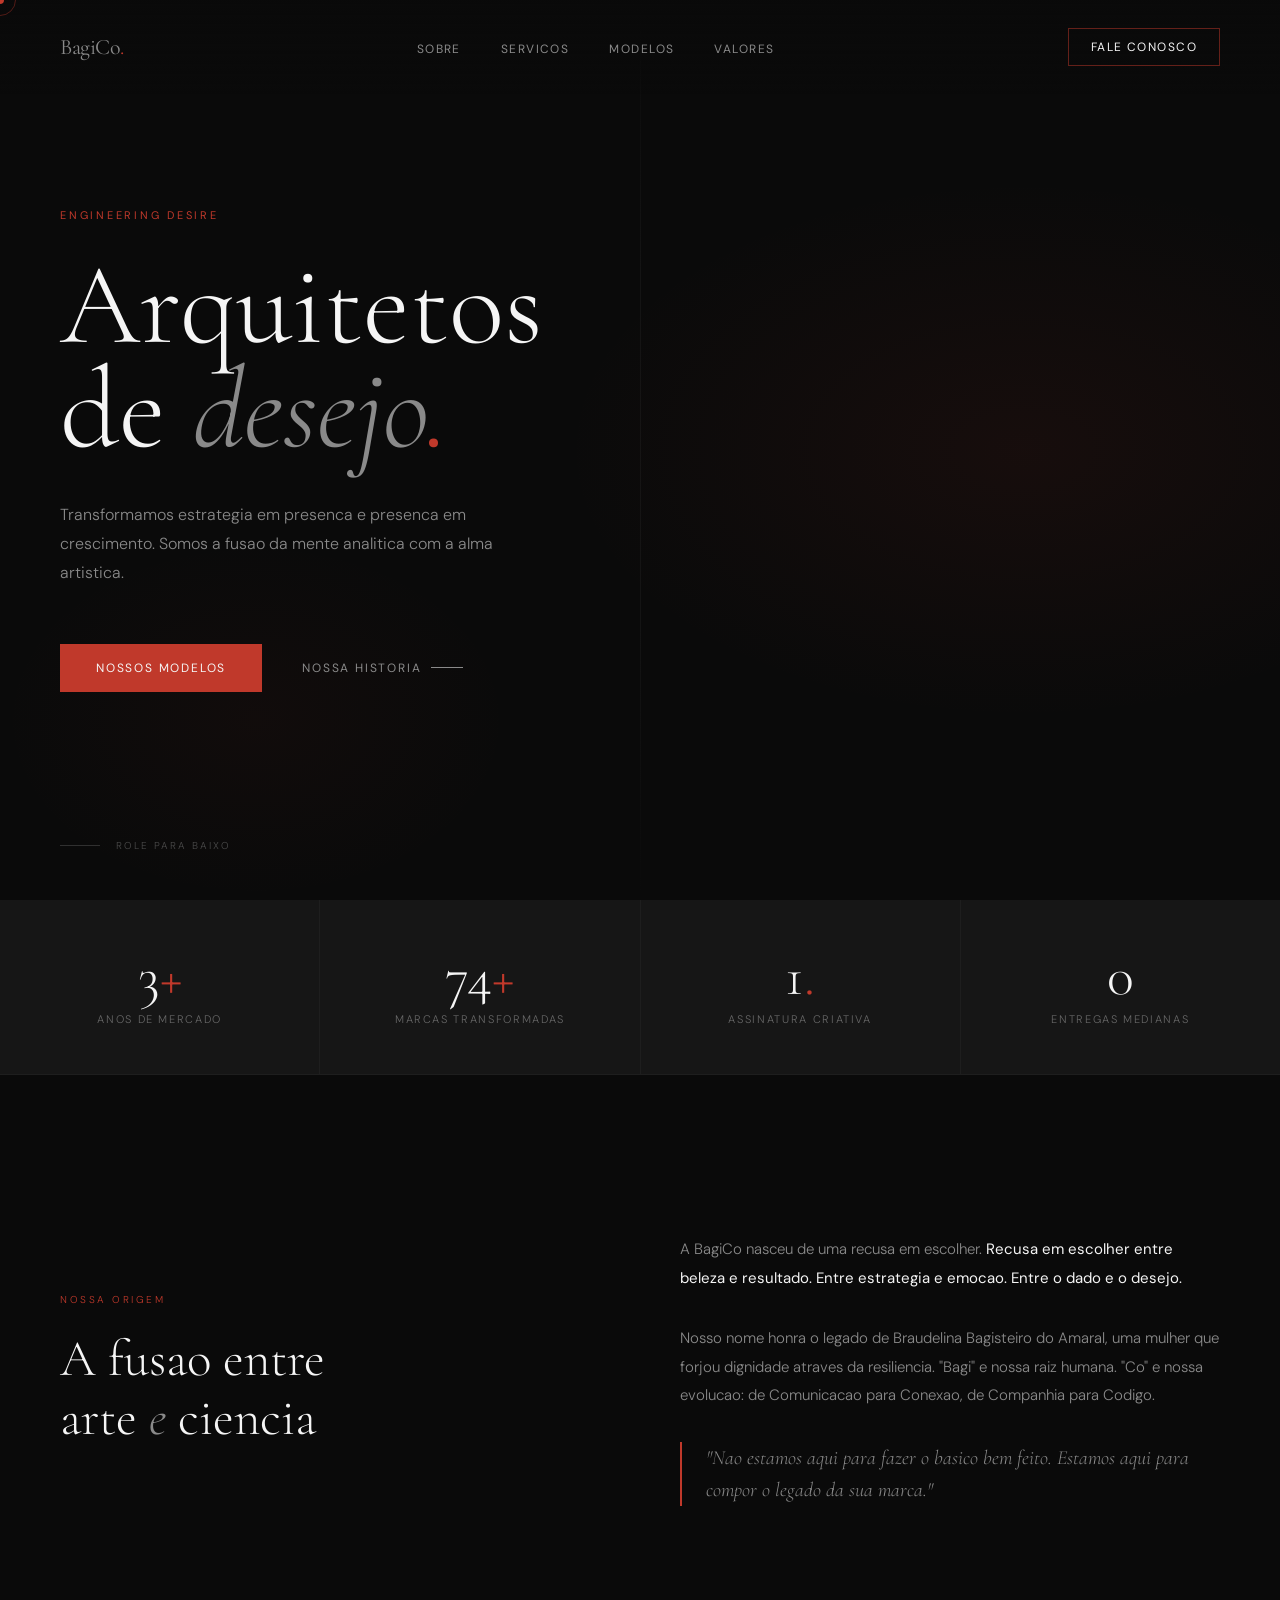
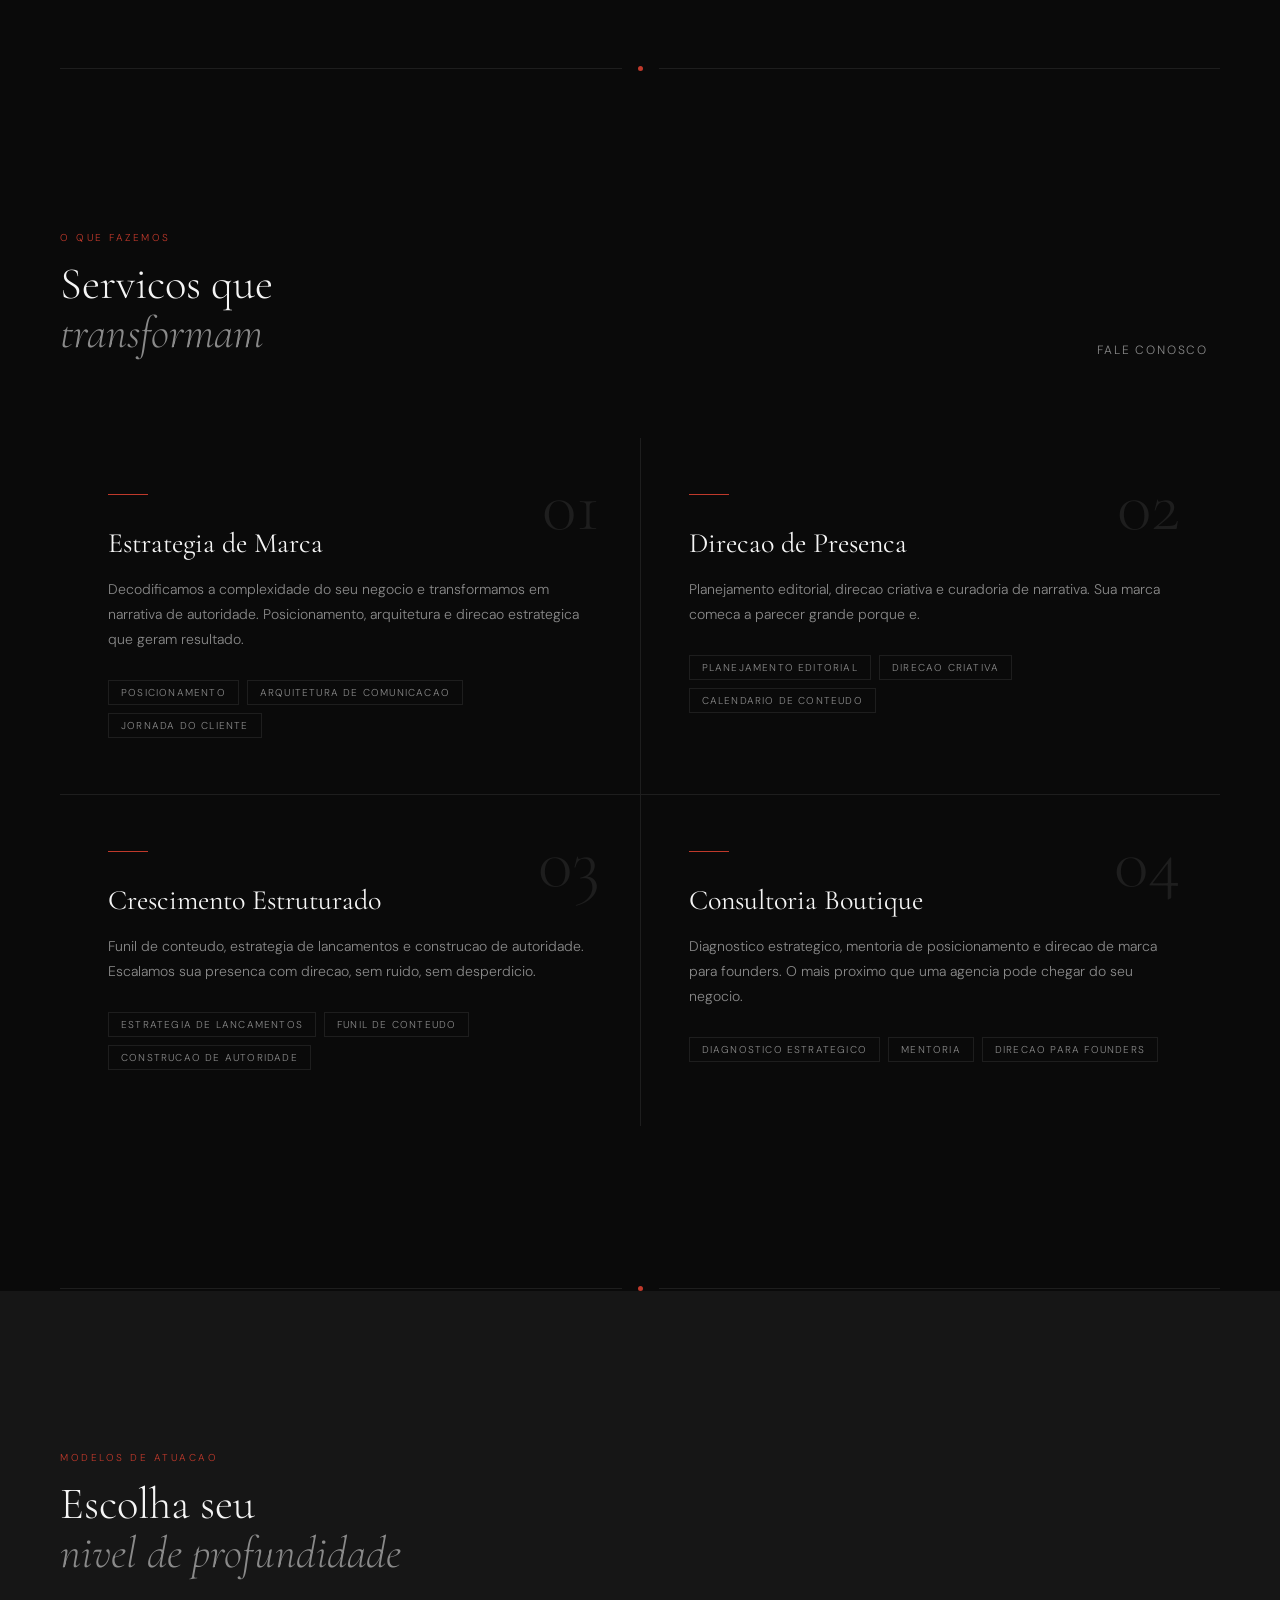
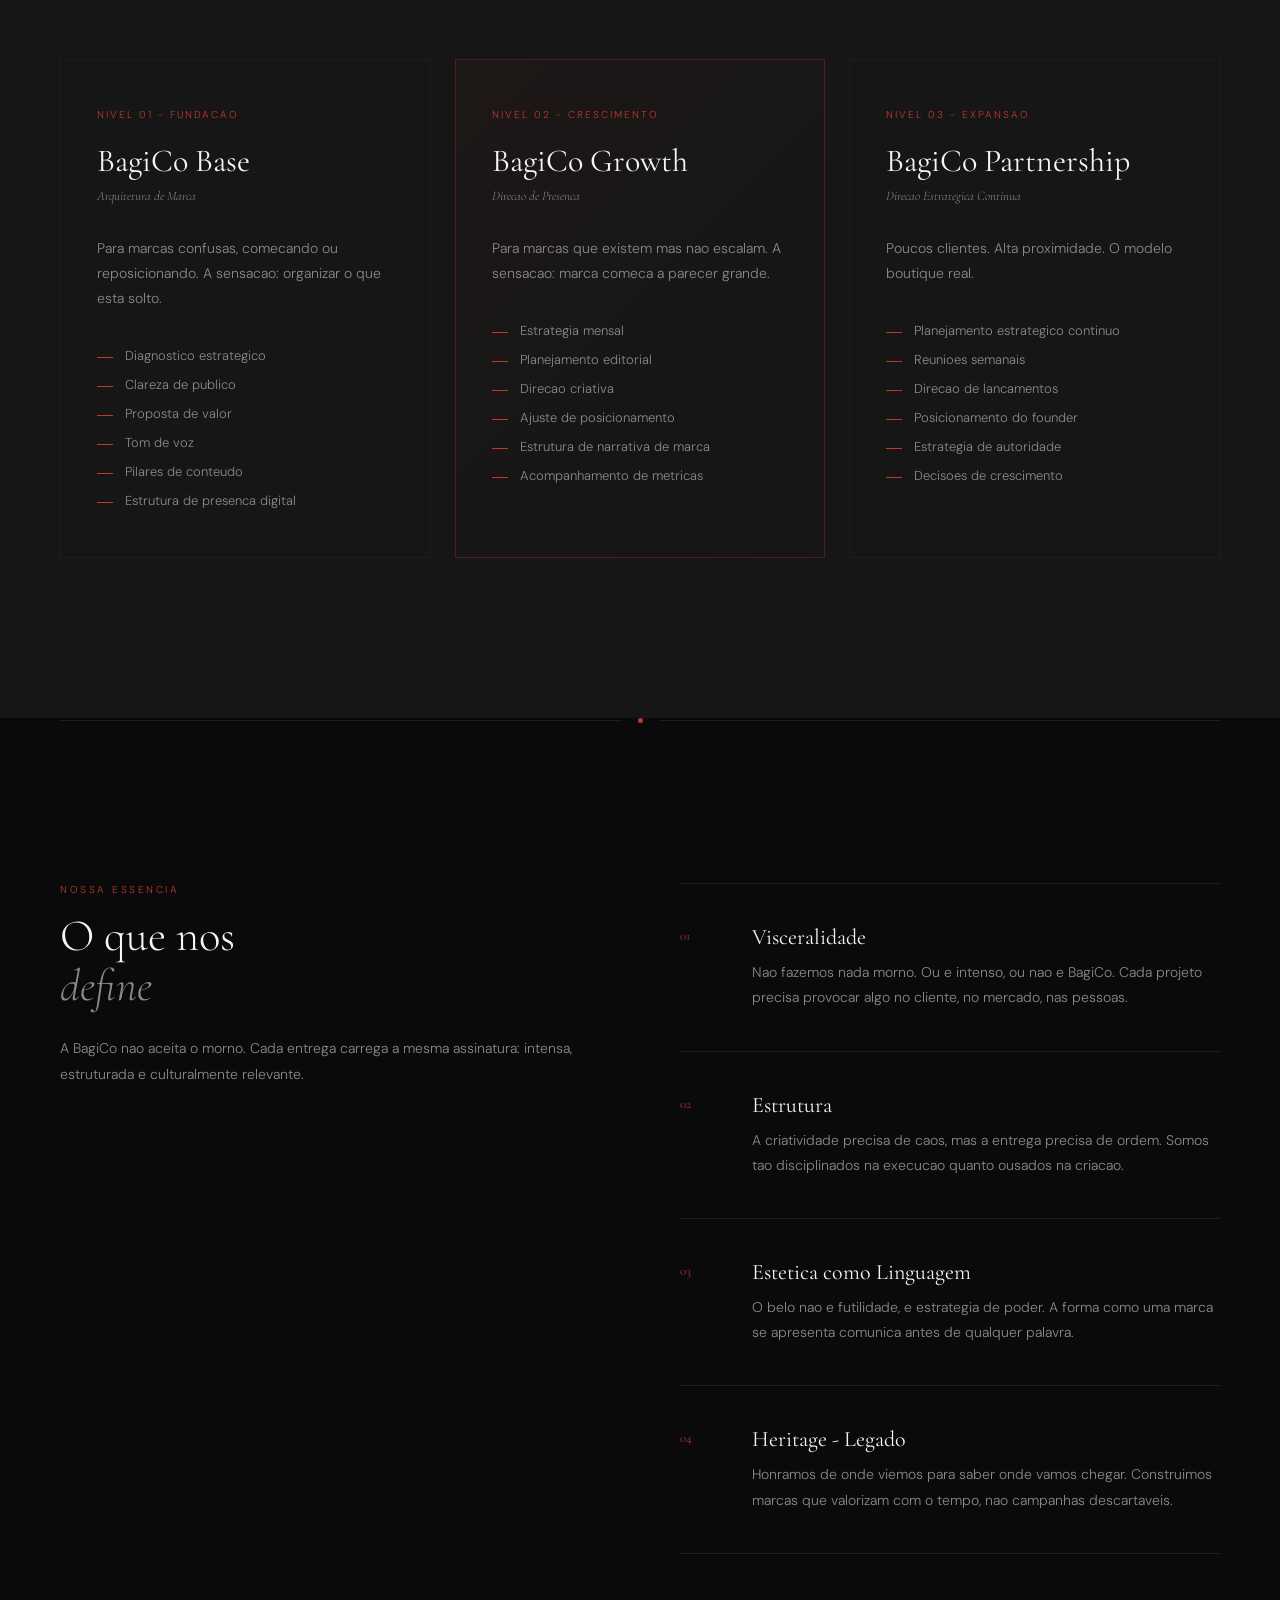
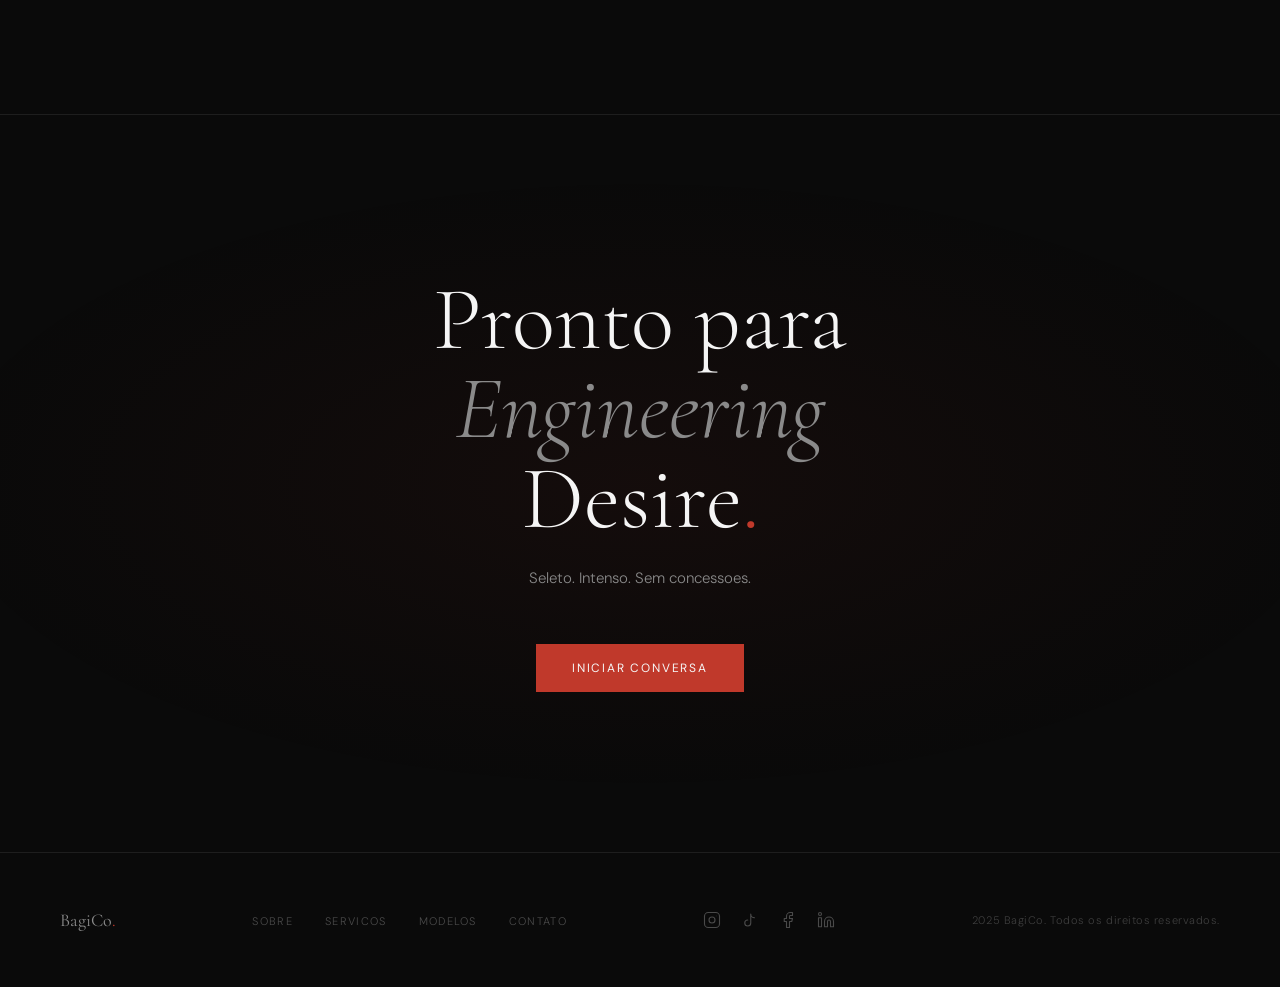
==== commit 5cc42884: "Add files via upload" ====
--- a/index.html
+++ b/index.html
@@ -3,7 +3,7 @@
 <head>
 <meta charset="UTF-8">
 <meta name="viewport" content="width=device-width, initial-scale=1.0">
-<title>BagiCo. — Engineering Desire</title>
+<title>BagiCo. - Engineering Desire</title>
 <link rel="preconnect" href="https://fonts.googleapis.com">
 <link rel="preconnect" href="https://fonts.gstatic.com" crossorigin>
 <link href="https://fonts.googleapis.com/css2?family=Cormorant+Garamond:ital,wght@0,300;0,400;0,500;0,600;1,300;1,400&family=DM+Sans:wght@300;400;500&display=swap" rel="stylesheet">
@@ -19,697 +19,121 @@
     --serif: 'Cormorant Garamond', Georgia, serif;
     --sans: 'DM Sans', sans-serif;
   }
-
   *, *::before, *::after { box-sizing: border-box; margin: 0; padding: 0; }
-
   html { scroll-behavior: smooth; }
-
-  body {
-    background: var(--noir);
-    color: var(--ivory);
-    font-family: var(--sans);
-    font-weight: 300;
-    overflow-x: hidden;
-    cursor: none;
-  }
-
-  /* Custom cursor */
-  .cursor {
-    position: fixed;
-    width: 8px;
-    height: 8px;
-    background: var(--desire);
-    border-radius: 50%;
-    pointer-events: none;
-    z-index: 9999;
-    transition: transform 0.15s ease;
-    transform: translate(-50%, -50%);
-  }
-  .cursor-ring {
-    position: fixed;
-    width: 32px;
-    height: 32px;
-    border: 1px solid rgba(192, 57, 43, 0.4);
-    border-radius: 50%;
-    pointer-events: none;
-    z-index: 9998;
-    transition: transform 0.4s ease, width 0.3s ease, height 0.3s ease;
-    transform: translate(-50%, -50%);
-  }
-  body:hover .cursor { opacity: 1; }
-
-  /* Nav */
-  nav {
-    position: fixed;
-    top: 0;
-    left: 0;
-    right: 0;
-    z-index: 100;
-    padding: 28px 60px;
-    display: flex;
-    align-items: center;
-    justify-content: space-between;
-    mix-blend-mode: normal;
-  }
-  nav::before {
-    content: '';
-    position: absolute;
-    inset: 0;
-    background: linear-gradient(to bottom, rgba(10,10,10,0.95) 0%, transparent 100%);
-    pointer-events: none;
-  }
-  .logo {
-    font-family: var(--serif);
-    font-size: 22px;
-    font-weight: 400;
-    color: var(--ash);
-    letter-spacing: -0.5px;
-    position: relative;
-    z-index: 1;
-    text-decoration: none;
-  }
+  body { background: var(--noir); color: var(--ivory); font-family: var(--sans); font-weight: 300; overflow-x: hidden; cursor: none; }
+  .cursor { position: fixed; width: 8px; height: 8px; background: var(--desire); border-radius: 50%; pointer-events: none; z-index: 9999; transition: transform 0.15s ease; transform: translate(-50%, -50%); }
+  .cursor-ring { position: fixed; width: 32px; height: 32px; border: 1px solid rgba(192,57,43,0.4); border-radius: 50%; pointer-events: none; z-index: 9998; transition: transform 0.4s ease, width 0.3s ease, height 0.3s ease; transform: translate(-50%, -50%); }
+  nav { position: fixed; top: 0; left: 0; right: 0; z-index: 100; padding: 28px 60px; display: flex; align-items: center; justify-content: space-between; }
+  nav::before { content: ''; position: absolute; inset: 0; background: linear-gradient(to bottom, rgba(10,10,10,0.95) 0%, transparent 100%); pointer-events: none; }
+  .logo { font-family: var(--serif); font-size: 22px; font-weight: 400; color: var(--ash); letter-spacing: -0.5px; position: relative; z-index: 1; text-decoration: none; }
   .logo span { color: var(--desire); }
-  .nav-links {
-    display: flex;
-    gap: 40px;
-    list-style: none;
-    position: relative;
-    z-index: 1;
-  }
-  .nav-links a {
-    font-size: 12px;
-    font-weight: 400;
-    color: var(--ash);
-    text-decoration: none;
-    letter-spacing: 0.12em;
-    text-transform: uppercase;
-    transition: color 0.3s ease;
-  }
+  .nav-links { display: flex; gap: 40px; list-style: none; position: relative; z-index: 1; }
+  .nav-links a { font-size: 12px; font-weight: 400; color: var(--ash); text-decoration: none; letter-spacing: 0.12em; text-transform: uppercase; transition: color 0.3s ease; }
   .nav-links a:hover { color: var(--ivory); }
-  .nav-cta {
-    position: relative;
-    z-index: 1;
-    font-size: 12px;
-    font-weight: 400;
-    color: var(--ivory);
-    text-decoration: none;
-    letter-spacing: 0.12em;
-    text-transform: uppercase;
-    border: 1px solid rgba(192,57,43,0.5);
-    padding: 10px 22px;
-    transition: background 0.3s ease, border-color 0.3s ease;
-  }
+  .nav-cta { position: relative; z-index: 1; font-size: 12px; font-weight: 400; color: var(--ivory); text-decoration: none; letter-spacing: 0.12em; text-transform: uppercase; border: 1px solid rgba(192,57,43,0.5); padding: 10px 22px; transition: background 0.3s ease, border-color 0.3s ease; }
   .nav-cta:hover { background: var(--desire); border-color: var(--desire); }
-
-  /* Hero */
-  .hero {
-    min-height: 100vh;
-    display: flex;
-    align-items: center;
-    padding: 0 60px;
-    position: relative;
-    overflow: hidden;
-  }
-  .hero-bg {
-    position: absolute;
-    inset: 0;
-    background:
-      radial-gradient(ellipse 60% 50% at 80% 50%, rgba(192,57,43,0.07) 0%, transparent 60%),
-      radial-gradient(ellipse 40% 40% at 20% 80%, rgba(192,57,43,0.04) 0%, transparent 50%);
-  }
-  .hero-line {
-    position: absolute;
-    top: 0;
-    bottom: 0;
-    left: 50%;
-    width: 1px;
-    background: linear-gradient(to bottom, transparent, rgba(138,138,138,0.08) 30%, rgba(138,138,138,0.08) 70%, transparent);
-  }
-  .hero-content {
-    position: relative;
-    z-index: 2;
-    max-width: 900px;
-  }
-  .hero-eyebrow {
-    font-size: 11px;
-    font-weight: 400;
-    letter-spacing: 0.25em;
-    text-transform: uppercase;
-    color: var(--desire);
-    margin-bottom: 32px;
-    opacity: 0;
-    animation: fadeUp 1s ease 0.3s forwards;
-  }
-  .hero-title {
-    font-family: var(--serif);
-    font-size: clamp(60px, 9vw, 130px);
-    font-weight: 300;
-    line-height: 0.9;
-    color: var(--ivory);
-    margin-bottom: 40px;
-    opacity: 0;
-    animation: fadeUp 1s ease 0.5s forwards;
-  }
-  .hero-title em {
-    font-style: italic;
-    color: var(--ash);
-  }
+  .hero { min-height: 100vh; display: flex; align-items: center; padding: 0 60px; position: relative; overflow: hidden; }
+  .hero-bg { position: absolute; inset: 0; background: radial-gradient(ellipse 60% 50% at 80% 50%, rgba(192,57,43,0.07) 0%, transparent 60%), radial-gradient(ellipse 40% 40% at 20% 80%, rgba(192,57,43,0.04) 0%, transparent 50%); }
+  .hero-line { position: absolute; top: 0; bottom: 0; left: 50%; width: 1px; background: linear-gradient(to bottom, transparent, rgba(138,138,138,0.08) 30%, rgba(138,138,138,0.08) 70%, transparent); }
+  .hero-content { position: relative; z-index: 2; max-width: 900px; }
+  .hero-eyebrow { font-size: 11px; font-weight: 400; letter-spacing: 0.25em; text-transform: uppercase; color: var(--desire); margin-bottom: 32px; opacity: 0; animation: fadeUp 1s ease 0.3s forwards; }
+  .hero-title { font-family: var(--serif); font-size: clamp(60px, 9vw, 130px); font-weight: 300; line-height: 0.9; color: var(--ivory); margin-bottom: 40px; opacity: 0; animation: fadeUp 1s ease 0.5s forwards; }
+  .hero-title em { font-style: italic; color: var(--ash); }
   .hero-title .dot { color: var(--desire); }
-  .hero-sub {
-    font-size: 16px;
-    font-weight: 300;
-    color: var(--ash);
-    line-height: 1.8;
-    max-width: 480px;
-    margin-bottom: 56px;
-    opacity: 0;
-    animation: fadeUp 1s ease 0.7s forwards;
-  }
-  .hero-actions {
-    display: flex;
-    align-items: center;
-    gap: 40px;
-    opacity: 0;
-    animation: fadeUp 1s ease 0.9s forwards;
-  }
-  .btn-primary {
-    background: var(--desire);
-    color: var(--ivory);
-    text-decoration: none;
-    font-size: 12px;
-    font-weight: 400;
-    letter-spacing: 0.15em;
-    text-transform: uppercase;
-    padding: 16px 36px;
-    transition: background 0.3s ease, transform 0.2s ease;
-    display: inline-block;
-  }
+  .hero-sub { font-size: 16px; font-weight: 300; color: var(--ash); line-height: 1.8; max-width: 480px; margin-bottom: 56px; opacity: 0; animation: fadeUp 1s ease 0.7s forwards; }
+  .hero-actions { display: flex; align-items: center; gap: 40px; opacity: 0; animation: fadeUp 1s ease 0.9s forwards; }
+  .btn-primary { background: var(--desire); color: var(--ivory); text-decoration: none; font-size: 12px; font-weight: 400; letter-spacing: 0.15em; text-transform: uppercase; padding: 16px 36px; transition: background 0.3s ease, transform 0.2s ease; display: inline-block; }
   .btn-primary:hover { background: var(--ember); transform: translateY(-1px); }
-  .btn-ghost {
-    color: var(--ash);
-    text-decoration: none;
-    font-size: 12px;
-    font-weight: 400;
-    letter-spacing: 0.15em;
-    text-transform: uppercase;
-    display: flex;
-    align-items: center;
-    gap: 10px;
-    transition: color 0.3s ease;
-  }
+  .btn-ghost { color: var(--ash); text-decoration: none; font-size: 12px; font-weight: 400; letter-spacing: 0.15em; text-transform: uppercase; display: flex; align-items: center; gap: 10px; transition: color 0.3s ease; }
   .btn-ghost:hover { color: var(--ivory); }
-  .btn-ghost::after {
-    content: '';
-    width: 32px;
-    height: 1px;
-    background: currentColor;
-    transition: width 0.3s ease;
-  }
+  .btn-ghost::after { content: ''; width: 32px; height: 1px; background: currentColor; transition: width 0.3s ease; }
   .btn-ghost:hover::after { width: 48px; }
-
-  .hero-scroll {
-    position: absolute;
-    bottom: 48px;
-    left: 60px;
-    display: flex;
-    align-items: center;
-    gap: 16px;
-    opacity: 0;
-    animation: fadeUp 1s ease 1.2s forwards;
-  }
-  .hero-scroll span {
-    font-size: 10px;
-    letter-spacing: 0.2em;
-    text-transform: uppercase;
-    color: var(--ash);
-    opacity: 0.5;
-  }
-  .scroll-line {
-    width: 40px;
-    height: 1px;
-    background: var(--ash);
-    opacity: 0.3;
-    position: relative;
-    overflow: hidden;
-  }
-  .scroll-line::after {
-    content: '';
-    position: absolute;
-    top: 0;
-    left: -100%;
-    width: 100%;
-    height: 100%;
-    background: var(--desire);
-    animation: scrollLine 2s ease-in-out infinite 1.5s;
-  }
-
-  /* Manifesto */
-  .manifesto {
-    padding: 160px 60px;
-    display: grid;
-    grid-template-columns: 1fr 1fr;
-    gap: 80px;
-    align-items: center;
-    border-top: 1px solid var(--graphite);
-  }
-  .manifesto-label {
-    font-size: 10px;
-    letter-spacing: 0.25em;
-    text-transform: uppercase;
-    color: var(--desire);
-    margin-bottom: 24px;
-  }
-  .manifesto-title {
-    font-family: var(--serif);
-    font-size: clamp(36px, 4vw, 58px);
-    font-weight: 300;
-    line-height: 1.15;
-    color: var(--ivory);
-  }
+  .hero-scroll { position: absolute; bottom: 48px; left: 60px; display: flex; align-items: center; gap: 16px; opacity: 0; animation: fadeUp 1s ease 1.2s forwards; }
+  .hero-scroll span { font-size: 10px; letter-spacing: 0.2em; text-transform: uppercase; color: var(--ash); opacity: 0.5; }
+  .scroll-line { width: 40px; height: 1px; background: var(--ash); opacity: 0.3; position: relative; overflow: hidden; }
+  .scroll-line::after { content: ''; position: absolute; top: 0; left: -100%; width: 100%; height: 100%; background: var(--desire); animation: scrollLine 2s ease-in-out infinite 1.5s; }
+  .stats { display: grid; grid-template-columns: repeat(4, 1fr); gap: 1px; background: var(--graphite); }
+  .stat-item { background: var(--carbon); padding: 48px 40px; text-align: center; }
+  .stat-num { font-family: var(--serif); font-size: 56px; font-weight: 300; color: var(--ivory); line-height: 1; margin-bottom: 8px; }
+  .stat-num span { color: var(--desire); }
+  .stat-label { font-size: 11px; letter-spacing: 0.15em; text-transform: uppercase; color: var(--ash); opacity: 0.7; }
+  .manifesto { padding: 160px 60px; display: grid; grid-template-columns: 1fr 1fr; gap: 80px; align-items: center; border-top: 1px solid var(--graphite); }
+  .manifesto-label { font-size: 10px; letter-spacing: 0.25em; text-transform: uppercase; color: var(--desire); margin-bottom: 24px; }
+  .manifesto-title { font-family: var(--serif); font-size: clamp(36px, 4vw, 58px); font-weight: 300; line-height: 1.15; color: var(--ivory); }
   .manifesto-title em { font-style: italic; color: var(--ash); }
-  .manifesto-body {
-    font-size: 15px;
-    font-weight: 300;
-    color: var(--ash);
-    line-height: 1.9;
-    margin-bottom: 32px;
-  }
-  .manifesto-body strong {
-    color: var(--ivory);
-    font-weight: 400;
-  }
-  .manifesto-quote {
-    border-left: 2px solid var(--desire);
-    padding-left: 24px;
-    font-family: var(--serif);
-    font-size: 20px;
-    font-style: italic;
-    color: var(--ash);
-    line-height: 1.6;
-  }
-
-  /* Stats */
-  .stats {
-    padding: 80px 60px;
-    background: var(--carbon);
-    display: grid;
-    grid-template-columns: repeat(4, 1fr);
-    gap: 1px;
-    background: var(--graphite);
-  }
-  .stat-item {
-    background: var(--carbon);
-    padding: 48px 40px;
-    text-align: center;
-  }
-  .stat-num {
-    font-family: var(--serif);
-    font-size: 56px;
-    font-weight: 300;
-    color: var(--ivory);
-    line-height: 1;
-    margin-bottom: 8px;
-  }
-  .stat-num span { color: var(--desire); }
-  .stat-label {
-    font-size: 11px;
-    letter-spacing: 0.15em;
-    text-transform: uppercase;
-    color: var(--ash);
-    opacity: 0.7;
-  }
-
-  /* Serviços */
-  .services {
-    padding: 160px 60px;
-  }
-  .section-header {
-    display: flex;
-    align-items: flex-end;
-    justify-content: space-between;
-    margin-bottom: 80px;
-  }
-  .section-label {
-    font-size: 10px;
-    letter-spacing: 0.25em;
-    text-transform: uppercase;
-    color: var(--desire);
-    margin-bottom: 16px;
-  }
-  .section-title {
-    font-family: var(--serif);
-    font-size: clamp(32px, 3.5vw, 52px);
-    font-weight: 300;
-    color: var(--ivory);
-    line-height: 1.1;
-  }
+  .manifesto-body { font-size: 15px; font-weight: 300; color: var(--ash); line-height: 1.9; margin-bottom: 32px; }
+  .manifesto-body strong { color: var(--ivory); font-weight: 400; }
+  .manifesto-quote { border-left: 2px solid var(--desire); padding-left: 24px; font-family: var(--serif); font-size: 20px; font-style: italic; color: var(--ash); line-height: 1.6; }
+  .services { padding: 160px 60px; }
+  .section-header { display: flex; align-items: flex-end; justify-content: space-between; margin-bottom: 80px; }
+  .section-label { font-size: 10px; letter-spacing: 0.25em; text-transform: uppercase; color: var(--desire); margin-bottom: 16px; }
+  .section-title { font-family: var(--serif); font-size: clamp(32px, 3.5vw, 52px); font-weight: 300; color: var(--ivory); line-height: 1.1; }
   .section-title em { font-style: italic; color: var(--ash); }
-  .section-link {
-    font-size: 12px;
-    letter-spacing: 0.15em;
-    text-transform: uppercase;
-    color: var(--ash);
-    text-decoration: none;
-    display: flex;
-    align-items: center;
-    gap: 12px;
-    transition: color 0.3s;
-    padding-bottom: 4px;
-  }
+  .section-link { font-size: 12px; letter-spacing: 0.15em; text-transform: uppercase; color: var(--ash); text-decoration: none; display: flex; align-items: center; gap: 12px; transition: color 0.3s; }
   .section-link:hover { color: var(--ivory); }
-  .section-link::after { content: '→'; transition: transform 0.3s; }
-  .section-link:hover::after { transform: translateX(4px); }
-
-  .services-grid {
-    display: grid;
-    grid-template-columns: repeat(2, 1fr);
-    gap: 1px;
-    background: var(--graphite);
-  }
-  .service-card {
-    background: var(--noir);
-    padding: 56px 48px;
-    position: relative;
-    overflow: hidden;
-    transition: background 0.4s ease;
-  }
-  .service-card::before {
-    content: '';
-    position: absolute;
-    top: 0;
-    left: 0;
-    right: 0;
-    height: 2px;
-    background: var(--desire);
-    transform: scaleX(0);
-    transform-origin: left;
-    transition: transform 0.4s ease;
-  }
+  .section-link::after { content: 'arrow'; font-size: 0; width: 0; }
+  .services-grid { display: grid; grid-template-columns: repeat(2, 1fr); gap: 1px; background: var(--graphite); }
+  .service-card { background: var(--noir); padding: 56px 48px; position: relative; overflow: hidden; transition: background 0.4s ease; }
+  .service-card::before { content: ''; position: absolute; top: 0; left: 0; right: 0; height: 2px; background: var(--desire); transform: scaleX(0); transform-origin: left; transition: transform 0.4s ease; }
   .service-card:hover { background: var(--carbon); }
   .service-card:hover::before { transform: scaleX(1); }
-  .service-num {
-    font-family: var(--serif);
-    font-size: 72px;
-    font-weight: 300;
-    color: var(--graphite);
-    line-height: 1;
-    position: absolute;
-    top: 32px;
-    right: 40px;
-    transition: color 0.4s ease;
-  }
+  .service-num { font-family: var(--serif); font-size: 72px; font-weight: 300; color: var(--graphite); line-height: 1; position: absolute; top: 32px; right: 40px; transition: color 0.4s ease; }
   .service-card:hover .service-num { color: rgba(192,57,43,0.15); }
-  .service-icon {
-    width: 40px;
-    height: 1px;
-    background: var(--desire);
-    margin-bottom: 32px;
-  }
-  .service-title {
-    font-family: var(--serif);
-    font-size: 28px;
-    font-weight: 400;
-    color: var(--ivory);
-    margin-bottom: 16px;
-    line-height: 1.2;
-  }
-  .service-body {
-    font-size: 14px;
-    font-weight: 300;
-    color: var(--ash);
-    line-height: 1.8;
-    margin-bottom: 28px;
-  }
-  .service-tags {
-    display: flex;
-    flex-wrap: wrap;
-    gap: 8px;
-  }
-  .tag {
-    font-size: 10px;
-    letter-spacing: 0.12em;
-    text-transform: uppercase;
-    color: var(--ash);
-    border: 1px solid var(--graphite);
-    padding: 5px 12px;
-  }
-
-  /* Níveis */
-  .levels {
-    padding: 160px 60px;
-    background: var(--carbon);
-  }
-  .levels-grid {
-    display: grid;
-    grid-template-columns: repeat(3, 1fr);
-    gap: 24px;
-    margin-top: 80px;
-  }
-  .level-card {
-    border: 1px solid var(--graphite);
-    padding: 48px 36px;
-    position: relative;
-    transition: border-color 0.3s ease;
-  }
+  .service-icon { width: 40px; height: 1px; background: var(--desire); margin-bottom: 32px; }
+  .service-title { font-family: var(--serif); font-size: 28px; font-weight: 400; color: var(--ivory); margin-bottom: 16px; line-height: 1.2; }
+  .service-body { font-size: 14px; font-weight: 300; color: var(--ash); line-height: 1.8; margin-bottom: 28px; }
+  .service-tags { display: flex; flex-wrap: wrap; gap: 8px; }
+  .tag { font-size: 10px; letter-spacing: 0.12em; text-transform: uppercase; color: var(--ash); border: 1px solid var(--graphite); padding: 5px 12px; }
+  .levels { padding: 160px 60px; background: var(--carbon); }
+  .levels-grid { display: grid; grid-template-columns: repeat(3, 1fr); gap: 24px; margin-top: 80px; }
+  .level-card { border: 1px solid var(--graphite); padding: 48px 36px; transition: border-color 0.3s ease; }
   .level-card:hover { border-color: rgba(192,57,43,0.4); }
-  .level-card.featured {
-    border-color: rgba(192,57,43,0.3);
-    background: linear-gradient(135deg, rgba(192,57,43,0.05) 0%, transparent 60%);
-  }
-  .level-badge {
-    font-size: 10px;
-    letter-spacing: 0.2em;
-    text-transform: uppercase;
-    color: var(--desire);
-    margin-bottom: 20px;
-  }
-  .level-name {
-    font-family: var(--serif);
-    font-size: 32px;
-    font-weight: 400;
-    color: var(--ivory);
-    margin-bottom: 8px;
-  }
-  .level-sub {
-    font-size: 13px;
-    color: var(--ash);
-    margin-bottom: 32px;
-    font-style: italic;
-    font-family: var(--serif);
-  }
-  .level-desc {
-    font-size: 14px;
-    font-weight: 300;
-    color: var(--ash);
-    line-height: 1.8;
-    margin-bottom: 36px;
-  }
-  .level-list {
-    list-style: none;
-    display: flex;
-    flex-direction: column;
-    gap: 12px;
-  }
-  .level-list li {
-    font-size: 13px;
-    color: var(--ash);
-    display: flex;
-    align-items: flex-start;
-    gap: 12px;
-    font-weight: 300;
-  }
-  .level-list li::before {
-    content: '';
-    width: 16px;
-    height: 1px;
-    background: var(--desire);
-    margin-top: 10px;
-    flex-shrink: 0;
-  }
-
-  /* Valores */
-  .values {
-    padding: 160px 60px;
-    display: grid;
-    grid-template-columns: 1fr 1fr;
-    gap: 80px;
-    align-items: start;
-  }
-  .values-left {
-    position: sticky;
-    top: 120px;
-  }
-  .values-list {
-    display: flex;
-    flex-direction: column;
-    gap: 0;
-  }
-  .value-item {
-    padding: 40px 0;
-    border-bottom: 1px solid var(--graphite);
-    display: grid;
-    grid-template-columns: 48px 1fr;
-    gap: 24px;
-    align-items: start;
-  }
+  .level-card.featured { border-color: rgba(192,57,43,0.3); background: linear-gradient(135deg, rgba(192,57,43,0.05) 0%, transparent 60%); }
+  .level-badge { font-size: 10px; letter-spacing: 0.2em; text-transform: uppercase; color: var(--desire); margin-bottom: 20px; }
+  .level-name { font-family: var(--serif); font-size: 32px; font-weight: 400; color: var(--ivory); margin-bottom: 8px; }
+  .level-sub { font-size: 13px; color: var(--ash); margin-bottom: 32px; font-style: italic; font-family: var(--serif); }
+  .level-desc { font-size: 14px; font-weight: 300; color: var(--ash); line-height: 1.8; margin-bottom: 36px; }
+  .level-list { list-style: none; display: flex; flex-direction: column; gap: 12px; }
+  .level-list li { font-size: 13px; color: var(--ash); display: flex; align-items: flex-start; gap: 12px; font-weight: 300; }
+  .level-list li::before { content: ''; width: 16px; height: 1px; background: var(--desire); margin-top: 10px; flex-shrink: 0; }
+  .values { padding: 160px 60px; display: grid; grid-template-columns: 1fr 1fr; gap: 80px; align-items: start; }
+  .values-left { position: sticky; top: 120px; }
+  .values-list { display: flex; flex-direction: column; gap: 0; }
+  .value-item { padding: 40px 0; border-bottom: 1px solid var(--graphite); display: grid; grid-template-columns: 48px 1fr; gap: 24px; align-items: start; }
   .value-item:first-child { border-top: 1px solid var(--graphite); }
-  .value-num {
-    font-family: var(--serif);
-    font-size: 13px;
-    color: var(--desire);
-    margin-top: 4px;
-  }
-  .value-title {
-    font-family: var(--serif);
-    font-size: 22px;
-    font-weight: 400;
-    color: var(--ivory);
-    margin-bottom: 10px;
-  }
-  .value-body {
-    font-size: 14px;
-    font-weight: 300;
-    color: var(--ash);
-    line-height: 1.8;
-  }
-
-  /* CTA */
-  .cta-section {
-    padding: 160px 60px;
-    text-align: center;
-    position: relative;
-    overflow: hidden;
-    border-top: 1px solid var(--graphite);
-  }
-  .cta-section::before {
-    content: '';
-    position: absolute;
-    inset: 0;
-    background: radial-gradient(ellipse 80% 60% at 50% 50%, rgba(192,57,43,0.06) 0%, transparent 70%);
-  }
-  .cta-title {
-    font-family: var(--serif);
-    font-size: clamp(48px, 7vw, 100px);
-    font-weight: 300;
-    color: var(--ivory);
-    line-height: 1;
-    margin-bottom: 24px;
-    position: relative;
-    z-index: 1;
-  }
+  .value-num { font-family: var(--serif); font-size: 13px; color: var(--desire); margin-top: 4px; }
+  .value-title { font-family: var(--serif); font-size: 22px; font-weight: 400; color: var(--ivory); margin-bottom: 10px; }
+  .value-body { font-size: 14px; font-weight: 300; color: var(--ash); line-height: 1.8; }
+  .cta-section { padding: 160px 60px; text-align: center; position: relative; overflow: hidden; border-top: 1px solid var(--graphite); }
+  .cta-section::before { content: ''; position: absolute; inset: 0; background: radial-gradient(ellipse 80% 60% at 50% 50%, rgba(192,57,43,0.06) 0%, transparent 70%); }
+  .cta-title { font-family: var(--serif); font-size: clamp(48px, 7vw, 100px); font-weight: 300; color: var(--ivory); line-height: 1; margin-bottom: 24px; position: relative; z-index: 1; }
   .cta-title em { font-style: italic; color: var(--ash); }
-  .cta-sub {
-    font-size: 15px;
-    color: var(--ash);
-    margin-bottom: 56px;
-    font-weight: 300;
-    position: relative;
-    z-index: 1;
-  }
-  .cta-actions {
-    display: flex;
-    justify-content: center;
-    gap: 24px;
-    position: relative;
-    z-index: 1;
-  }
-
-  /* Footer */
-  footer {
-    padding: 56px 60px;
-    border-top: 1px solid var(--graphite);
-    display: flex;
-    align-items: center;
-    justify-content: space-between;
-  }
-  .footer-logo {
-    font-family: var(--serif);
-    font-size: 18px;
-    font-weight: 400;
-    color: var(--ash);
-    text-decoration: none;
-  }
+  .cta-sub { font-size: 15px; color: var(--ash); margin-bottom: 56px; font-weight: 300; position: relative; z-index: 1; }
+  .cta-actions { display: flex; justify-content: center; gap: 24px; position: relative; z-index: 1; }
+  footer { padding: 56px 60px; border-top: 1px solid var(--graphite); display: flex; align-items: center; justify-content: space-between; flex-wrap: wrap; gap: 24px; }
+  .footer-logo { font-family: var(--serif); font-size: 18px; font-weight: 400; color: var(--ash); text-decoration: none; }
   .footer-logo span { color: var(--desire); }
-  .footer-copy {
-    font-size: 11px;
-    color: var(--ash);
-    opacity: 0.4;
-    letter-spacing: 0.05em;
-  }
-  .footer-links {
-    display: flex;
-    gap: 32px;
-    list-style: none;
-  }
-  .footer-links a {
-    font-size: 11px;
-    letter-spacing: 0.12em;
-    text-transform: uppercase;
-    color: var(--ash);
-    text-decoration: none;
-    opacity: 0.5;
-    transition: opacity 0.3s;
-  }
-  .footer-links a:hover { opacity: 1; }
-
-  /* Animations */
-  @keyframes fadeUp {
-    from { opacity: 0; transform: translateY(24px); }
-    to   { opacity: 1; transform: translateY(0); }
-  }
-  @keyframes scrollLine {
-    0%   { left: -100%; }
-    100% { left: 100%; }
-  }
-
-  .reveal {
-    opacity: 0;
-    transform: translateY(32px);
-    transition: opacity 0.8s ease, transform 0.8s ease;
-  }
-  .reveal.visible {
-    opacity: 1;
-    transform: translateY(0);
-  }
-
-  /* Horizontal rule decorativo */
-  .divider {
-    display: flex;
-    align-items: center;
-    gap: 16px;
-    margin: 0 60px;
-  }
-  .divider::before, .divider::after {
-    content: '';
-    flex: 1;
-    height: 1px;
-    background: var(--graphite);
-  }
-  .divider-dot {
-    width: 5px;
-    height: 5px;
-    border-radius: 50%;
-    background: var(--desire);
-  }
-
-  .footer-social {
-    display: flex;
-    gap: 20px;
-    align-items: center;
-  }
-  .footer-social a {
-    color: var(--ash);
-    opacity: 0.5;
-    transition: opacity 0.3s, color 0.3s;
-    display: flex;
-    align-items: center;
-  }
+  .footer-copy { font-size: 11px; color: var(--ash); opacity: 0.4; letter-spacing: 0.05em; }
+  .footer-nav { display: flex; gap: 32px; list-style: none; }
+  .footer-nav a { font-size: 11px; letter-spacing: 0.12em; text-transform: uppercase; color: var(--ash); text-decoration: none; opacity: 0.5; transition: opacity 0.3s; }
+  .footer-nav a:hover { opacity: 1; }
+  .footer-social { display: flex; gap: 20px; align-items: center; }
+  .footer-social a { color: var(--ash); opacity: 0.5; transition: opacity 0.3s, color 0.3s; display: flex; align-items: center; }
   .footer-social a:hover { opacity: 1; color: var(--ivory); }
+  .divider { display: flex; align-items: center; gap: 16px; margin: 0 60px; }
+  .divider::before, .divider::after { content: ''; flex: 1; height: 1px; background: var(--graphite); }
+  .divider-dot { width: 5px; height: 5px; border-radius: 50%; background: var(--desire); }
+  @keyframes fadeUp { from { opacity: 0; transform: translateY(24px); } to { opacity: 1; transform: translateY(0); } }
+  @keyframes scrollLine { 0% { left: -100%; } 100% { left: 100%; } }
+  .reveal { opacity: 0; transform: translateY(32px); transition: opacity 0.8s ease, transform 0.8s ease; }
+  .reveal.visible { opacity: 1; transform: translateY(0); }
+  @media (max-width: 900px) {
     nav { padding: 24px 28px; }
     .nav-links { display: none; }
     .hero { padding: 120px 28px 80px; }
     .manifesto { padding: 80px 28px; grid-template-columns: 1fr; gap: 48px; }
-    .stats { grid-template-columns: repeat(2, 1fr); padding: 0; }
+    .stats { grid-template-columns: repeat(2, 1fr); }
     .services { padding: 80px 28px; }
     .services-grid { grid-template-columns: 1fr; }
     .levels { padding: 80px 28px; }
@@ -717,7 +141,7 @@
     .values { padding: 80px 28px; grid-template-columns: 1fr; }
     .values-left { position: static; }
     .cta-section { padding: 80px 28px; }
-    footer { padding: 40px 28px; flex-direction: column; gap: 24px; text-align: center; }
+    footer { padding: 40px 28px; flex-direction: column; text-align: center; }
     .divider { margin: 0 28px; }
   }
 </style>
@@ -727,34 +151,27 @@
 <div class="cursor" id="cursor"></div>
 <div class="cursor-ring" id="cursorRing"></div>
 
-<!-- NAV -->
 <nav>
   <a href="#" class="logo">BagiCo<span>.</span></a>
   <ul class="nav-links">
     <li><a href="#manifesto">Sobre</a></li>
-    <li><a href="#servicos">Serviços</a></li>
+    <li><a href="#servicos">Servicos</a></li>
     <li><a href="#niveis">Modelos</a></li>
     <li><a href="#valores">Valores</a></li>
   </ul>
   <a href="#contato" class="nav-cta">Fale conosco</a>
 </nav>
 
-<!-- HERO -->
 <section class="hero">
   <div class="hero-bg"></div>
   <div class="hero-line"></div>
   <div class="hero-content">
     <p class="hero-eyebrow">Engineering Desire</p>
-    <h1 class="hero-title">
-      Arquitetos<br>
-      de <em>desejo<span class="dot">.</span></em>
-    </h1>
-    <p class="hero-sub">
-      Transformamos estratégia em presença — e presença em crescimento. Somos a fusão da mente analítica com a alma artística.
-    </p>
+    <h1 class="hero-title">Arquitetos<br>de <em>desejo<span class="dot">.</span></em></h1>
+    <p class="hero-sub">Transformamos estrategia em presenca e presenca em crescimento. Somos a fusao da mente analitica com a alma artistica.</p>
     <div class="hero-actions">
       <a href="#niveis" class="btn-primary">Nossos modelos</a>
-      <a href="#manifesto" class="btn-ghost">Nossa história</a>
+      <a href="#manifesto" class="btn-ghost">Nossa historia</a>
     </div>
   </div>
   <div class="hero-scroll">
@@ -763,160 +180,102 @@
   </div>
 </section>
 
-<!-- STATS -->
 <div class="stats">
-  <div class="stat-item reveal">
-    <div class="stat-num">3<span>+</span></div>
-    <div class="stat-label">Anos de mercado</div>
-  </div>
-  <div class="stat-item reveal">
-    <div class="stat-num">74<span>+</span></div>
-    <div class="stat-label">Marcas transformadas</div>
-  </div>
-  <div class="stat-item reveal">
-    <div class="stat-num">1<span>.</span></div>
-    <div class="stat-label">Assinatura criativa</div>
-  </div>
-  <div class="stat-item reveal">
-    <div class="stat-num">0</div>
-    <div class="stat-label">Entregas medianas</div>
-  </div>
+  <div class="stat-item reveal"><div class="stat-num">3<span>+</span></div><div class="stat-label">Anos de mercado</div></div>
+  <div class="stat-item reveal"><div class="stat-num">74<span>+</span></div><div class="stat-label">Marcas transformadas</div></div>
+  <div class="stat-item reveal"><div class="stat-num">1<span>.</span></div><div class="stat-label">Assinatura criativa</div></div>
+  <div class="stat-item reveal"><div class="stat-num">0</div><div class="stat-label">Entregas medianas</div></div>
 </div>
 
-<!-- MANIFESTO -->
 <section class="manifesto" id="manifesto">
   <div class="reveal">
     <p class="manifesto-label">Nossa origem</p>
-    <h2 class="manifesto-title">
-      A fusão entre<br>
-      arte <em>e</em> ciência
-    </h2>
+    <h2 class="manifesto-title">A fusao entre<br>arte <em>e</em> ciencia</h2>
   </div>
   <div class="reveal">
-    <p class="manifesto-body">
-      A BagiCo nasceu de uma recusa em escolher. <strong>Recusa em escolher entre beleza e resultado. Entre estratégia e emoção. Entre o dado e o desejo.</strong>
-    </p>
-    <p class="manifesto-body">
-      Nosso nome honra o legado de Braudelina Bagisteiro do Amaral — uma mulher que forjou dignidade através da resiliência. "Bagi" é nossa raiz humana. "Co" é nossa evolução: de Comunicação para Conexo, de Companhia para Código.
-    </p>
-    <blockquote class="manifesto-quote">
-      "Não estamos aqui para fazer o básico bem feito. Estamos aqui para compor o legado da sua marca."
-    </blockquote>
+    <p class="manifesto-body">A BagiCo nasceu de uma recusa em escolher. <strong>Recusa em escolher entre beleza e resultado. Entre estrategia e emocao. Entre o dado e o desejo.</strong></p>
+    <p class="manifesto-body">Nosso nome honra o legado de Braudelina Bagisteiro do Amaral, uma mulher que forjou dignidade atraves da resiliencia. "Bagi" e nossa raiz humana. "Co" e nossa evolucao: de Comunicacao para Conexao, de Companhia para Codigo.</p>
+    <blockquote class="manifesto-quote">"Nao estamos aqui para fazer o basico bem feito. Estamos aqui para compor o legado da sua marca."</blockquote>
   </div>
 </section>
 
 <div class="divider"><div class="divider-dot"></div></div>
 
-<!-- SERVIÇOS -->
 <section class="services" id="servicos">
   <div class="section-header reveal">
     <div>
       <p class="section-label">O que fazemos</p>
-      <h2 class="section-title">Serviços que<br><em>transformam</em></h2>
+      <h2 class="section-title">Servicos que<br><em>transformam</em></h2>
     </div>
     <a href="#contato" class="section-link">Fale conosco</a>
   </div>
-
   <div class="services-grid">
     <div class="service-card reveal">
       <div class="service-num">01</div>
       <div class="service-icon"></div>
-      <h3 class="service-title">Estratégia de Marca</h3>
-      <p class="service-body">Decodificamos a complexidade do seu negócio e transformamos em narrativa de autoridade. Posicionamento, arquitetura e direção estratégica que geram resultado.</p>
-      <div class="service-tags">
-        <span class="tag">Posicionamento</span>
-        <span class="tag">Arquitetura de comunicação</span>
-        <span class="tag">Jornada do cliente</span>
-      </div>
+      <h3 class="service-title">Estrategia de Marca</h3>
+      <p class="service-body">Decodificamos a complexidade do seu negocio e transformamos em narrativa de autoridade. Posicionamento, arquitetura e direcao estrategica que geram resultado.</p>
+      <div class="service-tags"><span class="tag">Posicionamento</span><span class="tag">Arquitetura de comunicacao</span><span class="tag">Jornada do cliente</span></div>
     </div>
     <div class="service-card reveal">
       <div class="service-num">02</div>
       <div class="service-icon"></div>
-      <h3 class="service-title">Direção de Presença</h3>
-      <p class="service-body">Planejamento editorial, direção criativa e curadoria de narrativa. Sua marca começa a parecer grande — porque é.</p>
-      <div class="service-tags">
-        <span class="tag">Planejamento editorial</span>
-        <span class="tag">Direção criativa</span>
-        <span class="tag">Calendário de conteúdo</span>
-      </div>
+      <h3 class="service-title">Direcao de Presenca</h3>
+      <p class="service-body">Planejamento editorial, direcao criativa e curadoria de narrativa. Sua marca comeca a parecer grande porque e.</p>
+      <div class="service-tags"><span class="tag">Planejamento editorial</span><span class="tag">Direcao criativa</span><span class="tag">Calendario de conteudo</span></div>
     </div>
     <div class="service-card reveal">
       <div class="service-num">03</div>
       <div class="service-icon"></div>
       <h3 class="service-title">Crescimento Estruturado</h3>
-      <p class="service-body">Funil de conteúdo, estratégia de lançamentos e construção de autoridade. Escalamos sua presença com direção — sem ruído, sem desperdício.</p>
-      <div class="service-tags">
-        <span class="tag">Estratégia de lançamentos</span>
-        <span class="tag">Funil de conteúdo</span>
-        <span class="tag">Construção de autoridade</span>
-      </div>
+      <p class="service-body">Funil de conteudo, estrategia de lancamentos e construcao de autoridade. Escalamos sua presenca com direcao, sem ruido, sem desperdicio.</p>
+      <div class="service-tags"><span class="tag">Estrategia de lancamentos</span><span class="tag">Funil de conteudo</span><span class="tag">Construcao de autoridade</span></div>
     </div>
     <div class="service-card reveal">
       <div class="service-num">04</div>
       <div class="service-icon"></div>
       <h3 class="service-title">Consultoria Boutique</h3>
-      <p class="service-body">Diagnóstico estratégico, mentoria de posicionamento e direção de marca para founders. O mais próximo que uma agência pode chegar do seu negócio.</p>
-      <div class="service-tags">
-        <span class="tag">Diagnóstico estratégico</span>
-        <span class="tag">Mentoria</span>
-        <span class="tag">Direção para founders</span>
-      </div>
+      <p class="service-body">Diagnostico estrategico, mentoria de posicionamento e direcao de marca para founders. O mais proximo que uma agencia pode chegar do seu negocio.</p>
+      <div class="service-tags"><span class="tag">Diagnostico estrategico</span><span class="tag">Mentoria</span><span class="tag">Direcao para founders</span></div>
     </div>
   </div>
 </section>
 
 <div class="divider"><div class="divider-dot"></div></div>
 
-<!-- NÍVEIS -->
 <section class="levels" id="niveis">
   <div class="section-header reveal">
     <div>
-      <p class="section-label">Modelos de atuação</p>
-      <h2 class="section-title">Escolha seu<br><em>nível de profundidade</em></h2>
-    </div>
-  </div>
-
+      <p class="section-label">Modelos de atuacao</p>
+      <h2 class="section-title">Escolha seu<br><em>nivel de profundidade</em></h2>
+    </div>
+  </div>
   <div class="levels-grid">
     <div class="level-card reveal">
-      <p class="level-badge">Nível 01 — Fundação</p>
+      <p class="level-badge">Nivel 01 - Fundacao</p>
       <h3 class="level-name">BagiCo Base</h3>
       <p class="level-sub">Arquitetura de Marca</p>
-      <p class="level-desc">Para marcas confusas, começando ou reposicionando. A sensação: organizar o que está solto.</p>
+      <p class="level-desc">Para marcas confusas, comecando ou reposicionando. A sensacao: organizar o que esta solto.</p>
       <ul class="level-list">
-        <li>Diagnóstico estratégico</li>
-        <li>Clareza de público</li>
-        <li>Proposta de valor</li>
-        <li>Tom de voz</li>
-        <li>Pilares de conteúdo</li>
-        <li>Estrutura de presença digital</li>
+        <li>Diagnostico estrategico</li><li>Clareza de publico</li><li>Proposta de valor</li><li>Tom de voz</li><li>Pilares de conteudo</li><li>Estrutura de presenca digital</li>
       </ul>
     </div>
     <div class="level-card featured reveal">
-      <p class="level-badge">Nível 02 — Crescimento</p>
+      <p class="level-badge">Nivel 02 - Crescimento</p>
       <h3 class="level-name">BagiCo Growth</h3>
-      <p class="level-sub">Direção de Presença</p>
-      <p class="level-desc">Para marcas que existem mas não escalam. A sensação: marca começa a parecer grande.</p>
+      <p class="level-sub">Direcao de Presenca</p>
+      <p class="level-desc">Para marcas que existem mas nao escalam. A sensacao: marca comeca a parecer grande.</p>
       <ul class="level-list">
-        <li>Estratégia mensal</li>
-        <li>Planejamento editorial</li>
-        <li>Direção criativa</li>
-        <li>Ajuste de posicionamento</li>
-        <li>Estrutura de narrativa de marca</li>
-        <li>Acompanhamento de métricas</li>
+        <li>Estrategia mensal</li><li>Planejamento editorial</li><li>Direcao criativa</li><li>Ajuste de posicionamento</li><li>Estrutura de narrativa de marca</li><li>Acompanhamento de metricas</li>
       </ul>
     </div>
     <div class="level-card reveal">
-      <p class="level-badge">Nível 03 — Expansão</p>
+      <p class="level-badge">Nivel 03 - Expansao</p>
       <h3 class="level-name">BagiCo Partnership</h3>
-      <p class="level-sub">Direção Estratégica Contínua</p>
+      <p class="level-sub">Direcao Estrategica Continua</p>
       <p class="level-desc">Poucos clientes. Alta proximidade. O modelo boutique real.</p>
       <ul class="level-list">
-        <li>Planejamento estratégico contínuo</li>
-        <li>Reuniões semanais</li>
-        <li>Direção de lançamentos</li>
-        <li>Posicionamento do founder</li>
-        <li>Estratégia de autoridade</li>
-        <li>Decisões de crescimento</li>
+        <li>Planejamento estrategico continuo</li><li>Reunioes semanais</li><li>Direcao de lancamentos</li><li>Posicionamento do founder</li><li>Estrategia de autoridade</li><li>Decisoes de crescimento</li>
       </ul>
     </div>
   </div>
@@ -924,66 +283,33 @@
 
 <div class="divider"><div class="divider-dot"></div></div>
 
-<!-- VALORES -->
 <section class="values" id="valores">
   <div class="values-left reveal">
-    <p class="section-label">Nossa essência</p>
+    <p class="section-label">Nossa essencia</p>
     <h2 class="section-title">O que nos<br><em>define</em></h2>
-    <p style="font-size:14px; color:var(--ash); line-height:1.9; margin-top:24px; font-weight:300;">
-      A BagiCo não aceita o morno. Cada entrega carrega a mesma assinatura: intensa, estruturada e culturalmente relevante.
-    </p>
+    <p style="font-size:14px;color:var(--ash);line-height:1.9;margin-top:24px;font-weight:300;">A BagiCo nao aceita o morno. Cada entrega carrega a mesma assinatura: intensa, estruturada e culturalmente relevante.</p>
   </div>
   <div class="values-list">
-    <div class="value-item reveal">
-      <span class="value-num">01</span>
-      <div>
-        <h3 class="value-title">Visceralidade</h3>
-        <p class="value-body">Não fazemos nada morno. Ou é intenso, ou não é BagiCo. Cada projeto precisa provocar algo — no cliente, no mercado, nas pessoas.</p>
-      </div>
-    </div>
-    <div class="value-item reveal">
-      <span class="value-num">02</span>
-      <div>
-        <h3 class="value-title">Estrutura</h3>
-        <p class="value-body">A criatividade precisa de caos, mas a entrega precisa de ordem. Somos tão disciplinados na execução quanto ousados na criação.</p>
-      </div>
-    </div>
-    <div class="value-item reveal">
-      <span class="value-num">03</span>
-      <div>
-        <h3 class="value-title">Estética como Linguagem</h3>
-        <p class="value-body">O belo não é futilidade — é estratégia de poder. A forma como uma marca se apresenta comunica antes de qualquer palavra.</p>
-      </div>
-    </div>
-    <div class="value-item reveal">
-      <span class="value-num">04</span>
-      <div>
-        <h3 class="value-title">Heritage — Legado</h3>
-        <p class="value-body">Honramos de onde viemos para saber onde vamos chegar. Construímos marcas que valorizam com o tempo — não campanhas descartáveis.</p>
-      </div>
-    </div>
-  </div>
-</section>
-
-<!-- CTA -->
+    <div class="value-item reveal"><span class="value-num">01</span><div><h3 class="value-title">Visceralidade</h3><p class="value-body">Nao fazemos nada morno. Ou e intenso, ou nao e BagiCo. Cada projeto precisa provocar algo no cliente, no mercado, nas pessoas.</p></div></div>
+    <div class="value-item reveal"><span class="value-num">02</span><div><h3 class="value-title">Estrutura</h3><p class="value-body">A criatividade precisa de caos, mas a entrega precisa de ordem. Somos tao disciplinados na execucao quanto ousados na criacao.</p></div></div>
+    <div class="value-item reveal"><span class="value-num">03</span><div><h3 class="value-title">Estetica como Linguagem</h3><p class="value-body">O belo nao e futilidade, e estrategia de poder. A forma como uma marca se apresenta comunica antes de qualquer palavra.</p></div></div>
+    <div class="value-item reveal"><span class="value-num">04</span><div><h3 class="value-title">Heritage - Legado</h3><p class="value-body">Honramos de onde viemos para saber onde vamos chegar. Construimos marcas que valorizam com o tempo, nao campanhas descartaveis.</p></div></div>
+  </div>
+</section>
+
 <section class="cta-section" id="contato">
-  <h2 class="cta-title reveal">
-    Pronto para<br>
-    <em>Engineering</em><br>
-    Desire<span style="color:var(--desire)">.</span>
-  </h2>
-  <p class="cta-sub reveal">Seleto. Intenso. Sem concessões.</p>
+  <h2 class="cta-title reveal">Pronto para<br><em>Engineering</em><br>Desire<span style="color:var(--desire)">.</span></h2>
+  <p class="cta-sub reveal">Seleto. Intenso. Sem concessoes.</p>
   <div class="cta-actions reveal">
     <a href="https://wa.me/5551993535790" target="_blank" class="btn-primary">Iniciar conversa</a>
   </div>
 </section>
 
-<!-- FOOTER -->
 <footer>
   <a href="#" class="footer-logo">BagiCo<span>.</span></a>
-  <ul class="footer-links">
+  <ul class="footer-nav">
     <li><a href="#manifesto">Sobre</a></li>
-    <li><a href="#servicos">Serviços</a></li>
+    <li><a href="#servicos">Servicos</a></li>
     <li><a href="#niveis">Modelos</a></li>
     <li><a href="#contato">Contato</a></li>
   </ul>
@@ -1001,15 +327,14 @@
       <svg width="18" height="18" viewBox="0 0 24 24" fill="none" stroke="currentColor" stroke-width="1.5" stroke-linecap="round" stroke-linejoin="round"><path d="M16 8a6 6 0 0 1 6 6v7h-4v-7a2 2 0 0 0-2-2 2 2 0 0 0-2 2v7h-4v-7a6 6 0 0 1 6-6z"/><rect x="2" y="9" width="4" height="12"/><circle cx="4" cy="4" r="2"/></svg>
     </a>
   </div>
-  <p class="footer-copy">© 2025 BagiCo. Todos os direitos reservados.</p>
+  <p class="footer-copy">2025 BagiCo. Todos os direitos reservados.</p>
 </footer>
 
-<script data-cfasync="false" src="/cdn-cgi/scripts/5c5dd728/cloudflare-static/email-decode.min.js"></script><script>
-  // Cursor
-  const cursor = document.getElementById('cursor');
-  const ring = document.getElementById('cursorRing');
-  let mx = 0, my = 0, rx = 0, ry = 0;
-  document.addEventListener('mousemove', e => {
+<script>
+  var cursor = document.getElementById('cursor');
+  var ring = document.getElementById('cursorRing');
+  var mx = 0, my = 0, rx = 0, ry = 0;
+  document.addEventListener('mousemove', function(e) {
     mx = e.clientX; my = e.clientY;
     cursor.style.left = mx + 'px';
     cursor.style.top = my + 'px';
@@ -1022,24 +347,20 @@
     requestAnimationFrame(animateRing);
   }
   animateRing();
-
-  document.querySelectorAll('a, button').forEach(el => {
-    el.addEventListener('mouseenter', () => {
-      cursor.style.transform = 'translate(-50%,-50%) scale(2.5)';
-      ring.style.width = '48px';
-      ring.style.height = '48px';
+  document.querySelectorAll('a, button').forEach(function(el) {
+    el.addEventListener('mouseenter', function() { cursor.style.transform = 'translate(-50%,-50%) scale(2.5)'; ring.style.width = '48px'; ring.style.height = '48px'; });
+    el.addEventListener('mouseleave', function() { cursor.style.transform = 'translate(-50%,-50%) scale(1)'; ring.style.width = '32px'; ring.style.height = '32px'; });
+  });
+  var reveals = document.querySelectorAll('.reveal');
+  var observer = new IntersectionObserver(function(entries) {
+    entries.forEach(function(entry, i) {
+      if (entry.isIntersecting) {
+        setTimeout(function() { entry.target.classList.add('visible'); }, i * 80);
+        observer.unobserve(entry.target);
+      }
     });
-    el.addEventListener('mouseleave', () => {
-      cursor.style.transform = 'translate(-50%,-50%) scale(1)';
-      ring.style.width = '32px';
-      ring.style.height = '32px';
-    });
-  });
-
-  // Scroll reveal
-  const reveals = document.querySelectorAll('.reveal');
-  const observer = new IntersectionObserver((entries) => {
-    entries.forEach((entry, i) => {
-      if (entry.isIntersecting) {
-        setTimeout(() => entry.target.classList.add('visible'), i * 80);
-        observer.unobserve(entry.targe+  }, { threshold: 0.1, rootMargin: '0px 0px -60px 0px' });
+  reveals.forEach(function(el) { observer.observe(el); });
+</script>
+</body>
+</html>
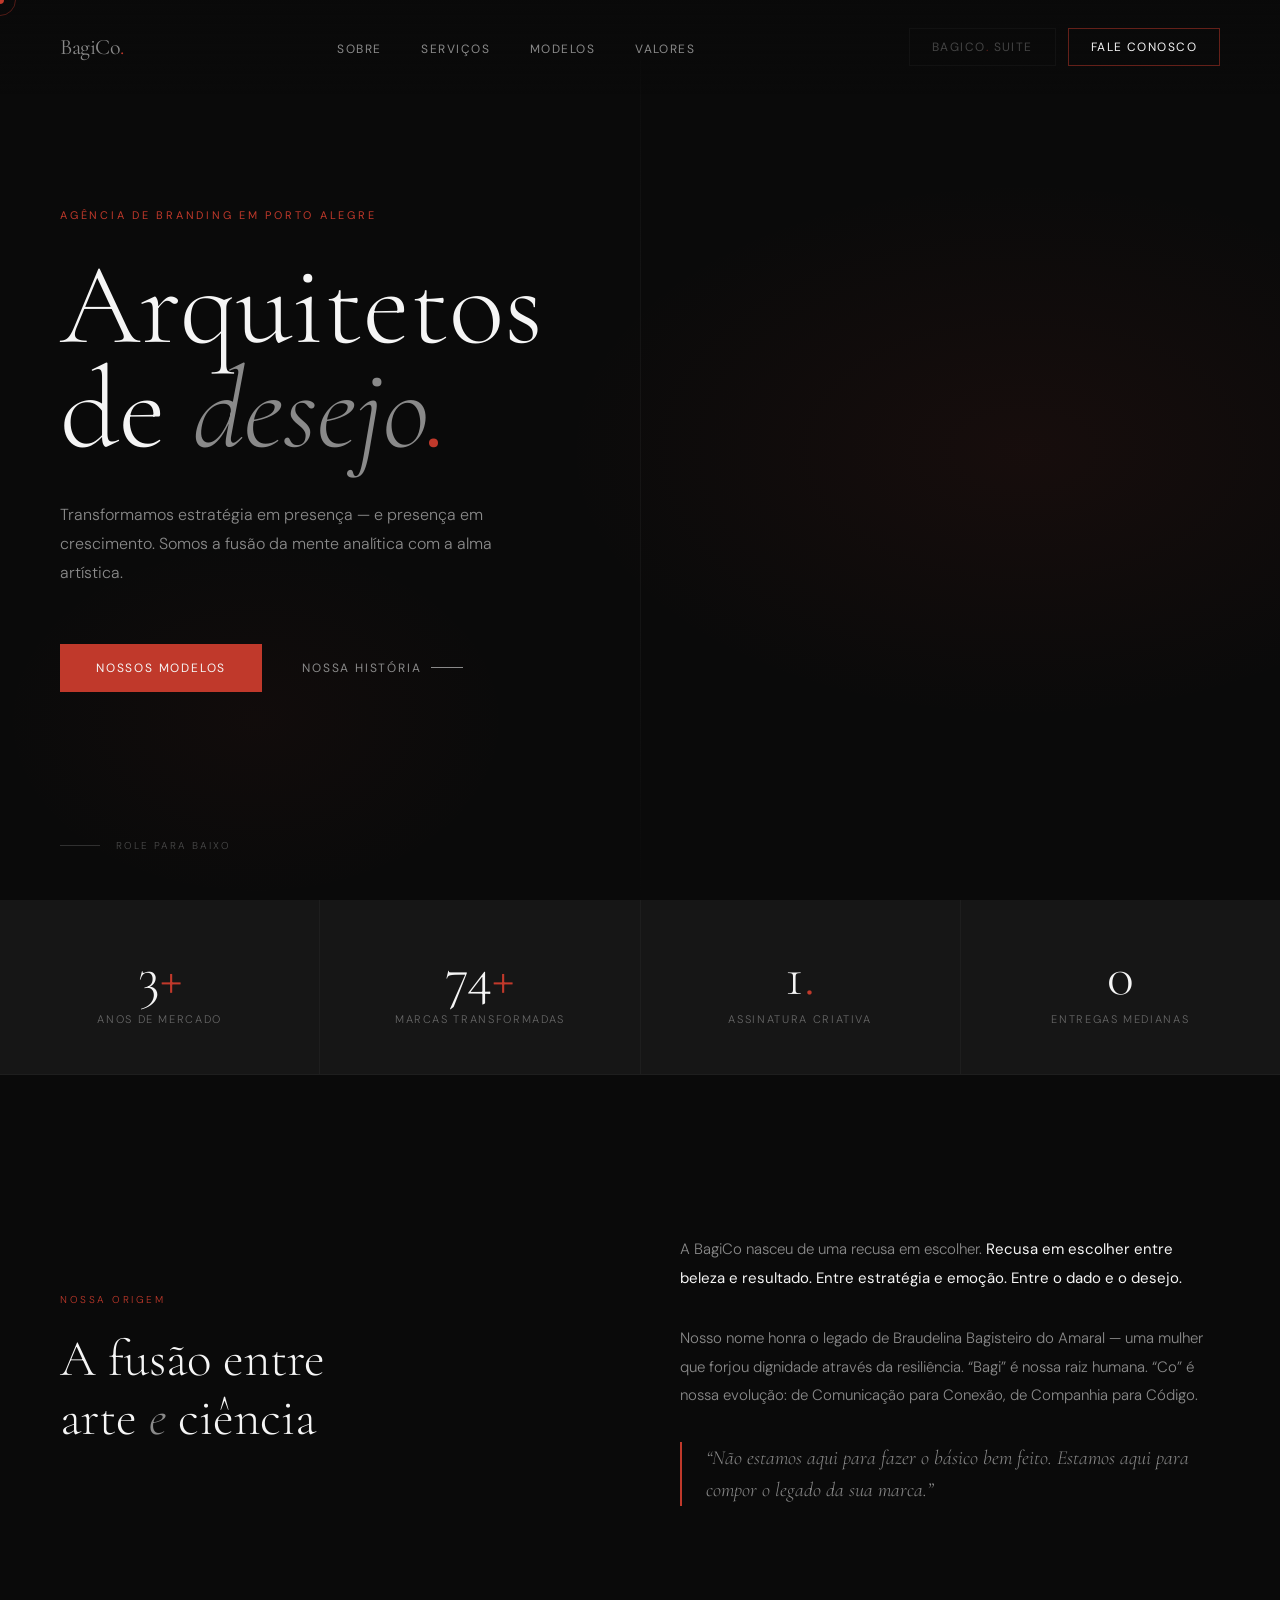
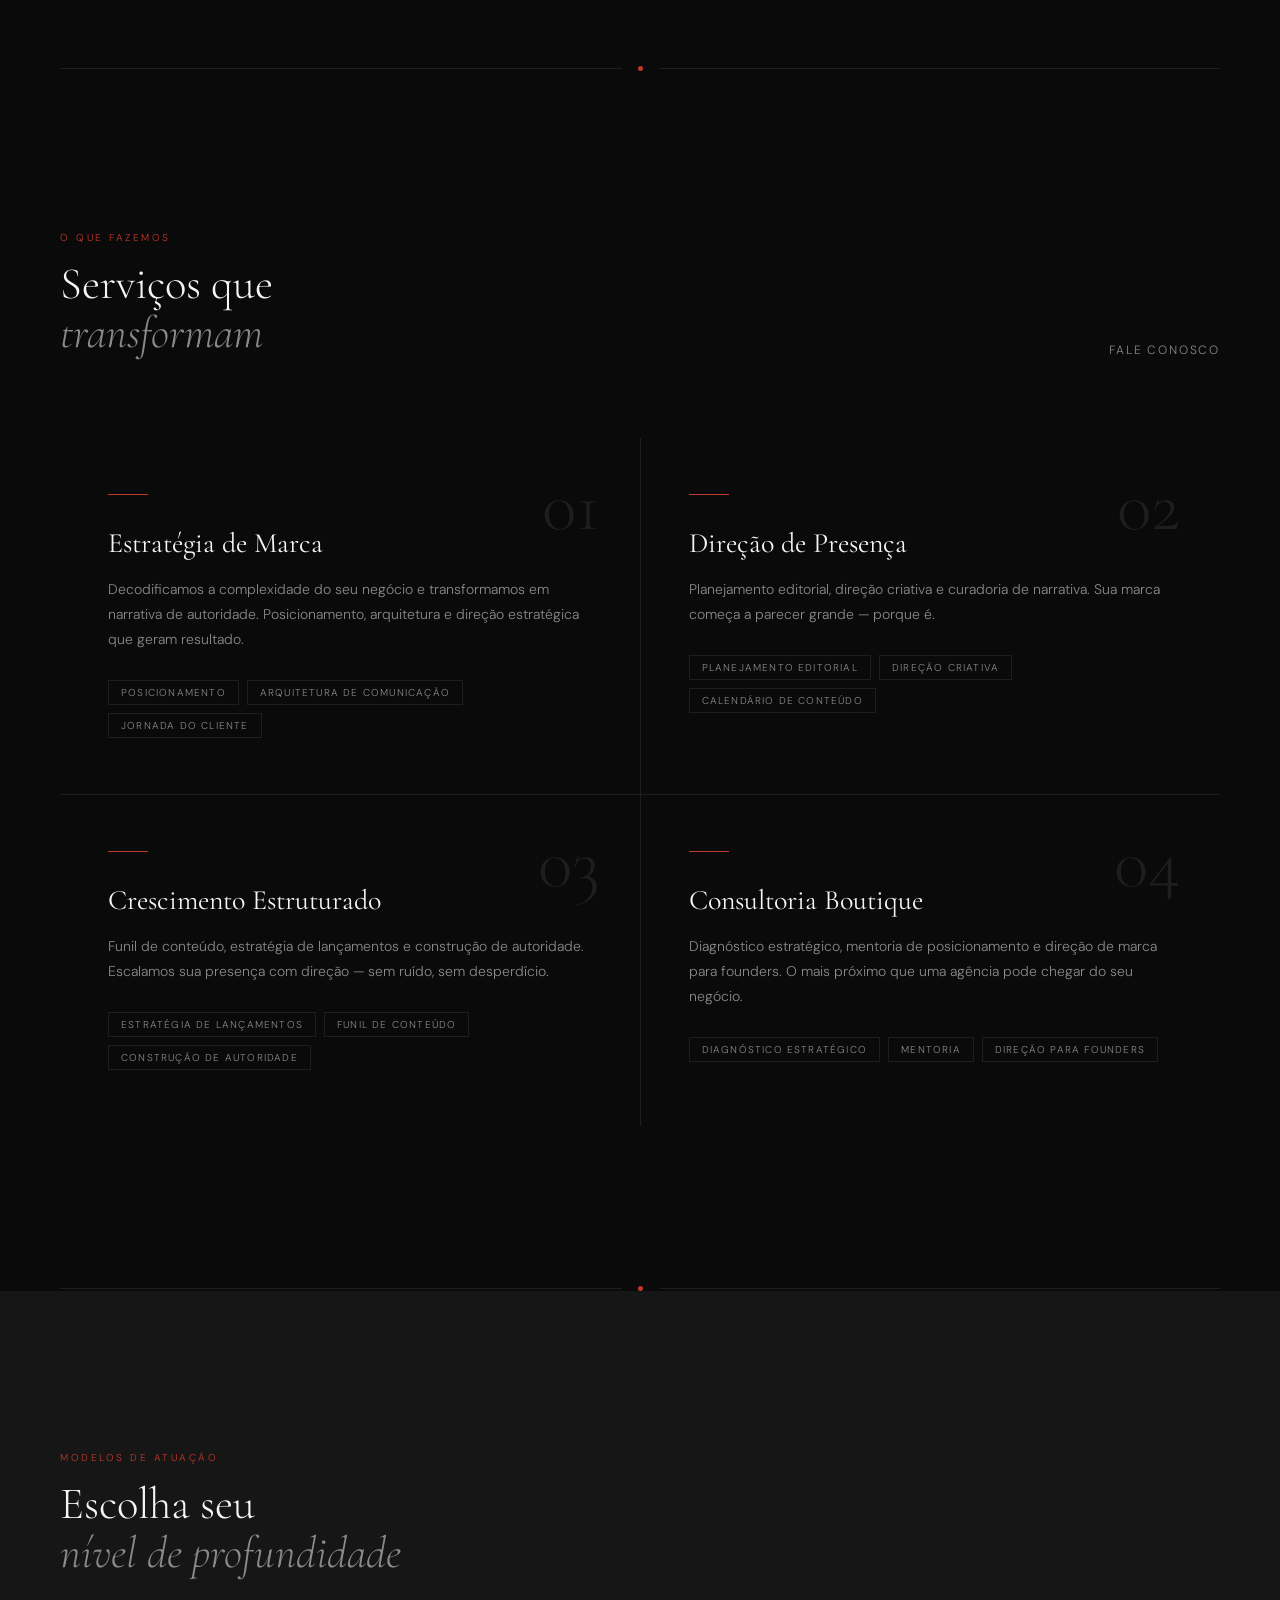
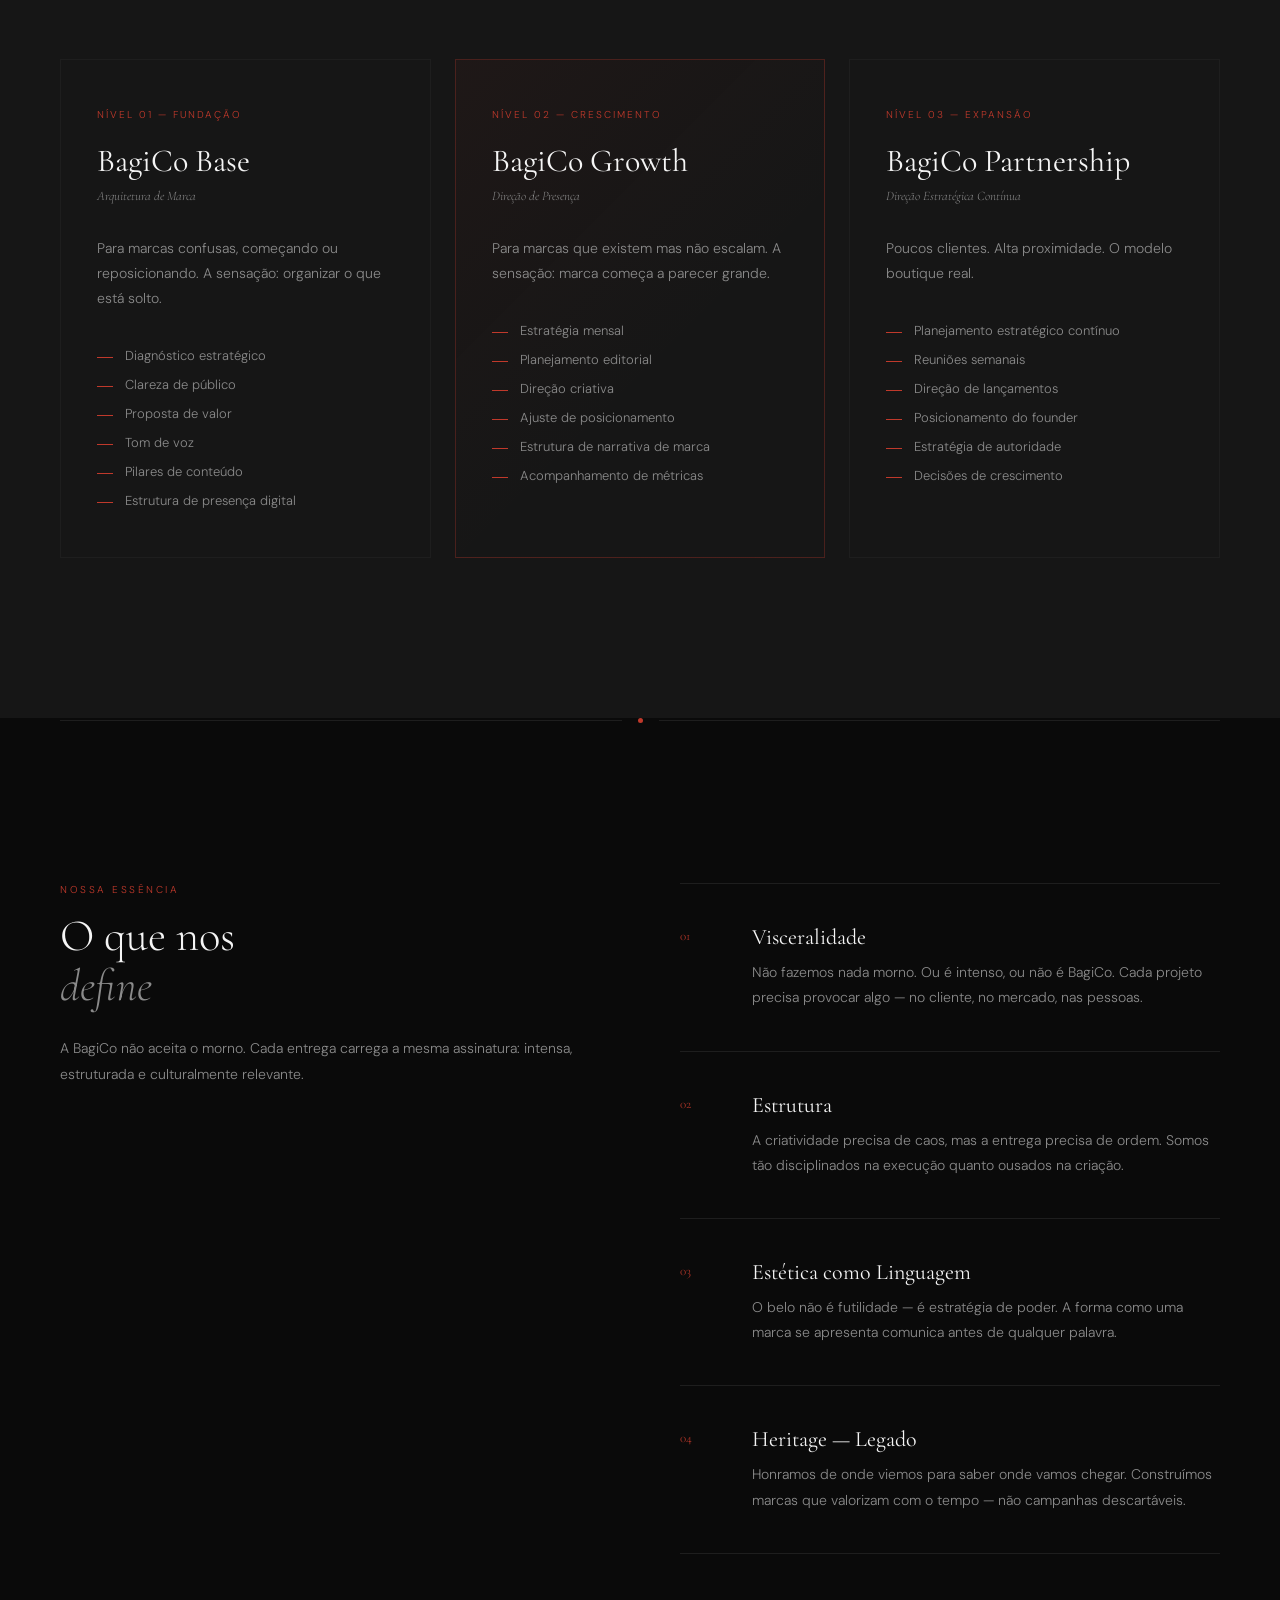
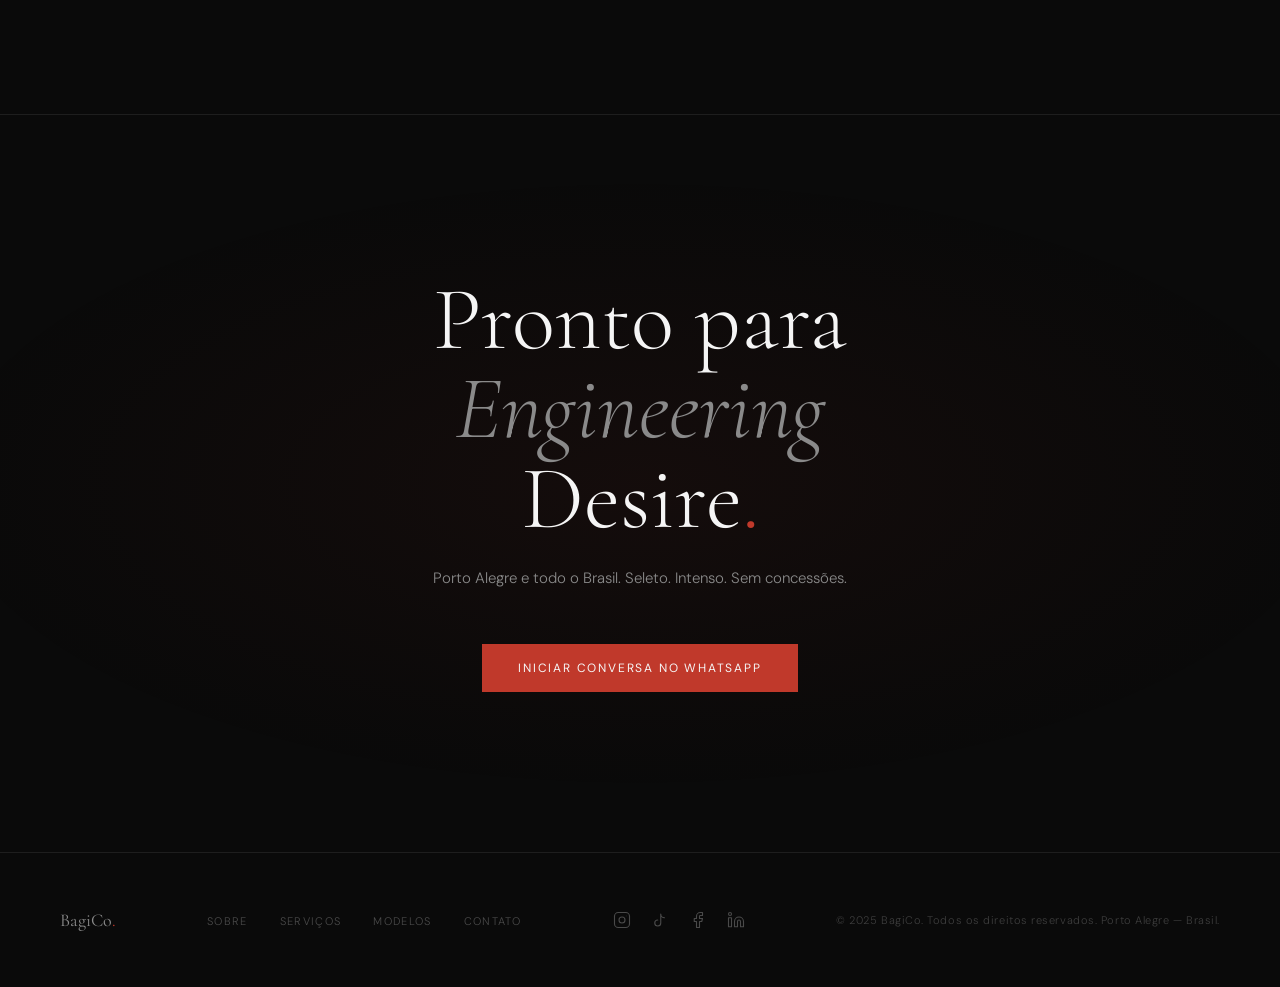
==== commit 5c6103a8: "Add files via upload" ====
--- a/index.html
+++ b/index.html
@@ -3,10 +3,172 @@
 <head>
 <meta charset="UTF-8">
 <meta name="viewport" content="width=device-width, initial-scale=1.0">
-<title>BagiCo. - Engineering Desire</title>
+
+<!-- SEO PRIMARIO -->
+<title>BagiCo. &#8212; Ag&ecirc;ncia de Branding e Estrat&eacute;gia em Porto Alegre</title>
+<meta name="description" content="BagiCo &eacute; uma ag&ecirc;ncia boutique de branding, estrat&eacute;gia e criatividade em Porto Alegre. Transformamos neg&oacute;cios em marcas ic&ocirc;nicas com intelig&ecirc;ncia estrat&eacute;gica e curadoria art&iacute;stica. Atendemos todo o Brasil de forma remota.">
+<meta name="keywords" content="ag&ecirc;ncia de branding Porto Alegre, estrat&eacute;gia de marca, consultoria de marketing, posicionamento de marca, ag&ecirc;ncia boutique, branding RS, identidade visual, marketing digital Porto Alegre, BagiCo">
+<meta name="author" content="BagiCo">
+<meta name="robots" content="index, follow">
+<meta name="language" content="pt-BR">
+<link rel="canonical" href="https://bagico.com.br">
+
+<!-- GEO / LOCALIZACAO -->
+<meta name="geo.region" content="BR-RS">
+<meta name="geo.placename" content="Porto Alegre, Rio Grande do Sul, Brasil">
+
+<!-- OPEN GRAPH (redes sociais) -->
+<meta property="og:type" content="website">
+<meta property="og:url" content="https://bagico.com.br">
+<meta property="og:title" content="BagiCo. &#8212; Ag&ecirc;ncia de Branding e Estrat&eacute;gia">
+<meta property="og:description" content="Ag&ecirc;ncia boutique de branding e estrat&eacute;gia em Porto Alegre. Transformamos neg&oacute;cios em marcas ic&ocirc;nicas. Engineering Desire.">
+<meta property="og:locale" content="pt_BR">
+<meta property="og:site_name" content="BagiCo">
+
+<!-- TWITTER CARD -->
+<meta name="twitter:card" content="summary_large_image">
+<meta name="twitter:title" content="BagiCo. &#8212; Engineering Desire">
+<meta name="twitter:description" content="Ag&ecirc;ncia boutique de branding e estrat&eacute;gia em Porto Alegre. Transformamos neg&oacute;cios em marcas ic&ocirc;nicas.">
+
+<!-- FAVICON (logo BagiCo em base64) -->
+<link rel="icon" type="image/png" href="[data-uri]">
+<link rel="apple-touch-icon" href="[data-uri]">
+
+<!-- SCHEMA.ORG — DADOS ESTRUTURADOS PARA GOOGLE E IAs -->
+<script type="application/ld+json">
+{
+  "@context": "https://schema.org",
+  "@type": "MarketingAgency",
+  "name": "BagiCo",
+  "alternateName": "BagiCo Agência de Branding",
+  "description": "Agência boutique de branding, estratégia e criatividade em Porto Alegre. Transformamos negócios em marcas icônicas com inteligência estratégica e curadoria artística.",
+  "slogan": "Engineering Desire",
+  "url": "https://bagico.com.br",
+  "logo": "https://bagico.com.br/logo.png",
+  "foundingDate": "2022",
+  "address": {
+    "@type": "PostalAddress",
+    "addressLocality": "Porto Alegre",
+    "addressRegion": "RS",
+    "addressCountry": "BR"
+  },
+  "areaServed": [
+    {
+      "@type": "City",
+      "name": "Porto Alegre"
+    },
+    {
+      "@type": "Country",
+      "name": "Brasil"
+    }
+  ],
+  "contactPoint": {
+    "@type": "ContactPoint",
+    "telephone": "+55-51-993535790",
+    "contactType": "customer service",
+    "availableLanguage": "Portuguese"
+  },
+  "sameAs": [
+    "https://instagram.com/bagico.agencia",
+    "https://facebook.com/bagicoagencia",
+    "https://www.linkedin.com/company/bagico",
+    "https://tiktok.com/@bagico.agencia"
+  ],
+  "hasOfferCatalog": {
+    "@type": "OfferCatalog",
+    "name": "Serviços BagiCo",
+    "itemListElement": [
+      {
+        "@type": "Offer",
+        "itemOffered": {
+          "@type": "Service",
+          "name": "Estratégia de Marca",
+          "description": "Posicionamento, arquitetura de comunicação e direção estratégica de marca."
+        }
+      },
+      {
+        "@type": "Offer",
+        "itemOffered": {
+          "@type": "Service",
+          "name": "Direção de Presença",
+          "description": "Planejamento editorial, direção criativa e curadoria de narrativa."
+        }
+      },
+      {
+        "@type": "Offer",
+        "itemOffered": {
+          "@type": "Service",
+          "name": "Crescimento Estruturado",
+          "description": "Funil de conteúdo, estratégia de lançamentos e construção de autoridade."
+        }
+      },
+      {
+        "@type": "Offer",
+        "itemOffered": {
+          "@type": "Service",
+          "name": "Consultoria Boutique",
+          "description": "Diagnóstico estratégico, mentoria de posicionamento e direção de marca para founders."
+        }
+      }
+    ]
+  },
+  "knowsAbout": [
+    "Branding",
+    "Estratégia de marca",
+    "Marketing digital",
+    "Posicionamento de marca",
+    "Identidade visual",
+    "Consultoria de marketing"
+  ]
+}
+</script>
+
+<!-- FAQ SCHEMA para AEO / Featured Snippets -->
+<script type="application/ld+json">
+{
+  "@context": "https://schema.org",
+  "@type": "FAQPage",
+  "mainEntity": [
+    {
+      "@type": "Question",
+      "name": "O que é a BagiCo?",
+      "acceptedAnswer": {
+        "@type": "Answer",
+        "text": "A BagiCo é uma agência boutique de branding e estratégia de marca sediada em Porto Alegre, RS. Atendemos empresas em todo o Brasil de forma presencial e remota, com foco em posicionamento, identidade e crescimento estruturado de marcas."
+      }
+    },
+    {
+      "@type": "Question",
+      "name": "Quais serviços a BagiCo oferece?",
+      "acceptedAnswer": {
+        "@type": "Answer",
+        "text": "A BagiCo oferece estratégia de marca, direção de presença digital, crescimento estruturado e consultoria boutique para founders e empresas que buscam construir marcas icônicas e relevantes."
+      }
+    },
+    {
+      "@type": "Question",
+      "name": "A BagiCo atende fora de Porto Alegre?",
+      "acceptedAnswer": {
+        "@type": "Answer",
+        "text": "Sim. A BagiCo atende presencialmente em Porto Alegre e região, e remotamente para todo o Brasil."
+      }
+    },
+    {
+      "@type": "Question",
+      "name": "Como contratar a BagiCo?",
+      "acceptedAnswer": {
+        "@type": "Answer",
+        "text": "Você pode entrar em contato com a BagiCo pelo WhatsApp no número +55 51 993535790 ou acessar o site bagico.com.br para iniciar uma conversa."
+      }
+    }
+  ]
+}
+</script>
+
 <link rel="preconnect" href="https://fonts.googleapis.com">
 <link rel="preconnect" href="https://fonts.gstatic.com" crossorigin>
 <link href="https://fonts.googleapis.com/css2?family=Cormorant+Garamond:ital,wght@0,300;0,400;0,500;0,600;1,300;1,400&family=DM+Sans:wght@300;400;500&display=swap" rel="stylesheet">
+
 <style>
   :root {
     --noir: #0a0a0a;
@@ -31,8 +193,10 @@
   .nav-links { display: flex; gap: 40px; list-style: none; position: relative; z-index: 1; }
   .nav-links a { font-size: 12px; font-weight: 400; color: var(--ash); text-decoration: none; letter-spacing: 0.12em; text-transform: uppercase; transition: color 0.3s ease; }
   .nav-links a:hover { color: var(--ivory); }
-  .nav-cta { position: relative; z-index: 1; font-size: 12px; font-weight: 400; color: var(--ivory); text-decoration: none; letter-spacing: 0.12em; text-transform: uppercase; border: 1px solid rgba(192,57,43,0.5); padding: 10px 22px; transition: background 0.3s ease, border-color 0.3s ease; }
+  .nav-actions { display: flex; align-items: center; gap: 12px; position: relative; z-index: 1; }
+  .nav-cta { font-size: 12px; font-weight: 400; color: var(--ivory); text-decoration: none; letter-spacing: 0.12em; text-transform: uppercase; border: 1px solid rgba(192,57,43,0.5); padding: 10px 22px; transition: background 0.3s ease, border-color 0.3s ease; }
   .nav-cta:hover { background: var(--desire); border-color: var(--desire); }
+  .nav-suite { font-size: 12px; font-weight: 400; color: var(--ash); letter-spacing: 0.12em; text-transform: uppercase; border: 1px solid var(--graphite); padding: 10px 22px; opacity: 0.45; cursor: not-allowed; pointer-events: none; }
   .hero { min-height: 100vh; display: flex; align-items: center; padding: 0 60px; position: relative; overflow: hidden; }
   .hero-bg { position: absolute; inset: 0; background: radial-gradient(ellipse 60% 50% at 80% 50%, rgba(192,57,43,0.07) 0%, transparent 60%), radial-gradient(ellipse 40% 40% at 20% 80%, rgba(192,57,43,0.04) 0%, transparent 50%); }
   .hero-line { position: absolute; top: 0; bottom: 0; left: 50%; width: 1px; background: linear-gradient(to bottom, transparent, rgba(138,138,138,0.08) 30%, rgba(138,138,138,0.08) 70%, transparent); }
@@ -72,7 +236,6 @@
   .section-title em { font-style: italic; color: var(--ash); }
   .section-link { font-size: 12px; letter-spacing: 0.15em; text-transform: uppercase; color: var(--ash); text-decoration: none; display: flex; align-items: center; gap: 12px; transition: color 0.3s; }
   .section-link:hover { color: var(--ivory); }
-  .section-link::after { content: 'arrow'; font-size: 0; width: 0; }
   .services-grid { display: grid; grid-template-columns: repeat(2, 1fr); gap: 1px; background: var(--graphite); }
   .service-card { background: var(--noir); padding: 56px 48px; position: relative; overflow: hidden; transition: background 0.4s ease; }
   .service-card::before { content: ''; position: absolute; top: 0; left: 0; right: 0; height: 2px; background: var(--desire); transform: scaleX(0); transform-origin: left; transition: transform 0.4s ease; }
@@ -131,6 +294,7 @@
   @media (max-width: 900px) {
     nav { padding: 24px 28px; }
     .nav-links { display: none; }
+    .nav-suite { display: none; }
     .hero { padding: 120px 28px 80px; }
     .manifesto { padding: 80px 28px; grid-template-columns: 1fr; gap: 48px; }
     .stats { grid-template-columns: repeat(2, 1fr); }
@@ -152,26 +316,30 @@
 <div class="cursor-ring" id="cursorRing"></div>
 
 <nav>
-  <a href="#" class="logo">BagiCo<span>.</span></a>
+  <a href="#" class="logo" aria-label="BagiCo - Página inicial">BagiCo<span>.</span></a>
   <ul class="nav-links">
     <li><a href="#manifesto">Sobre</a></li>
-    <li><a href="#servicos">Servicos</a></li>
+    <li><a href="#servicos">Servi&ccedil;os</a></li>
     <li><a href="#niveis">Modelos</a></li>
     <li><a href="#valores">Valores</a></li>
   </ul>
-  <a href="#contato" class="nav-cta">Fale conosco</a>
+  <div class="nav-actions">
+    <span class="nav-suite" aria-disabled="true" title="Em breve">BagiCo<span style="color:var(--desire)">.</span> Suite</span>
+    <a href="https://wa.me/5551993535790" target="_blank" class="nav-cta">Fale conosco</a>
+  </div>
 </nav>
 
-<section class="hero">
+<!-- HERO — H1 principal para SEO -->
+<section class="hero" aria-label="Hero BagiCo">
   <div class="hero-bg"></div>
   <div class="hero-line"></div>
   <div class="hero-content">
-    <p class="hero-eyebrow">Engineering Desire</p>
+    <p class="hero-eyebrow">Ag&ecirc;ncia de Branding em Porto Alegre</p>
     <h1 class="hero-title">Arquitetos<br>de <em>desejo<span class="dot">.</span></em></h1>
-    <p class="hero-sub">Transformamos estrategia em presenca e presenca em crescimento. Somos a fusao da mente analitica com a alma artistica.</p>
+    <p class="hero-sub">Transformamos estrat&eacute;gia em presen&ccedil;a &mdash; e presen&ccedil;a em crescimento. Somos a fus&atilde;o da mente anal&iacute;tica com a alma art&iacute;stica.</p>
     <div class="hero-actions">
       <a href="#niveis" class="btn-primary">Nossos modelos</a>
-      <a href="#manifesto" class="btn-ghost">Nossa historia</a>
+      <a href="#manifesto" class="btn-ghost">Nossa hist&oacute;ria</a>
     </div>
   </div>
   <div class="hero-scroll">
@@ -180,102 +348,118 @@
   </div>
 </section>
 
-<div class="stats">
+<div class="stats" aria-label="N&uacute;meros BagiCo">
   <div class="stat-item reveal"><div class="stat-num">3<span>+</span></div><div class="stat-label">Anos de mercado</div></div>
   <div class="stat-item reveal"><div class="stat-num">74<span>+</span></div><div class="stat-label">Marcas transformadas</div></div>
   <div class="stat-item reveal"><div class="stat-num">1<span>.</span></div><div class="stat-label">Assinatura criativa</div></div>
   <div class="stat-item reveal"><div class="stat-num">0</div><div class="stat-label">Entregas medianas</div></div>
 </div>
 
-<section class="manifesto" id="manifesto">
+<!-- MANIFESTO — conteúdo rico para IAs e Google -->
+<section class="manifesto" id="manifesto" aria-label="Sobre a BagiCo">
   <div class="reveal">
     <p class="manifesto-label">Nossa origem</p>
-    <h2 class="manifesto-title">A fusao entre<br>arte <em>e</em> ciencia</h2>
+    <h2 class="manifesto-title">A fus&atilde;o entre<br>arte <em>e</em> ci&ecirc;ncia</h2>
   </div>
   <div class="reveal">
-    <p class="manifesto-body">A BagiCo nasceu de uma recusa em escolher. <strong>Recusa em escolher entre beleza e resultado. Entre estrategia e emocao. Entre o dado e o desejo.</strong></p>
-    <p class="manifesto-body">Nosso nome honra o legado de Braudelina Bagisteiro do Amaral, uma mulher que forjou dignidade atraves da resiliencia. "Bagi" e nossa raiz humana. "Co" e nossa evolucao: de Comunicacao para Conexao, de Companhia para Codigo.</p>
-    <blockquote class="manifesto-quote">"Nao estamos aqui para fazer o basico bem feito. Estamos aqui para compor o legado da sua marca."</blockquote>
+    <p class="manifesto-body">A BagiCo nasceu de uma recusa em escolher. <strong>Recusa em escolher entre beleza e resultado. Entre estrat&eacute;gia e emo&ccedil;&atilde;o. Entre o dado e o desejo.</strong></p>
+    <p class="manifesto-body">Nosso nome honra o legado de Braudelina Bagisteiro do Amaral &mdash; uma mulher que forjou dignidade atrav&eacute;s da resili&ecirc;ncia. &ldquo;Bagi&rdquo; &eacute; nossa raiz humana. &ldquo;Co&rdquo; &eacute; nossa evolu&ccedil;&atilde;o: de Comunica&ccedil;&atilde;o para Conex&atilde;o, de Companhia para C&oacute;digo.</p>
+    <blockquote class="manifesto-quote">&ldquo;N&atilde;o estamos aqui para fazer o b&aacute;sico bem feito. Estamos aqui para compor o legado da sua marca.&rdquo;</blockquote>
   </div>
 </section>
 
 <div class="divider"><div class="divider-dot"></div></div>
 
-<section class="services" id="servicos">
+<section class="services" id="servicos" aria-label="Servi&ccedil;os da BagiCo">
   <div class="section-header reveal">
     <div>
       <p class="section-label">O que fazemos</p>
-      <h2 class="section-title">Servicos que<br><em>transformam</em></h2>
-    </div>
-    <a href="#contato" class="section-link">Fale conosco</a>
+      <h2 class="section-title">Servi&ccedil;os que<br><em>transformam</em></h2>
+    </div>
+    <a href="https://wa.me/5551993535790" target="_blank" class="section-link">Fale conosco</a>
   </div>
   <div class="services-grid">
-    <div class="service-card reveal">
+    <article class="service-card reveal">
       <div class="service-num">01</div>
       <div class="service-icon"></div>
-      <h3 class="service-title">Estrategia de Marca</h3>
-      <p class="service-body">Decodificamos a complexidade do seu negocio e transformamos em narrativa de autoridade. Posicionamento, arquitetura e direcao estrategica que geram resultado.</p>
-      <div class="service-tags"><span class="tag">Posicionamento</span><span class="tag">Arquitetura de comunicacao</span><span class="tag">Jornada do cliente</span></div>
-    </div>
-    <div class="service-card reveal">
+      <h3 class="service-title">Estrat&eacute;gia de Marca</h3>
+      <p class="service-body">Decodificamos a complexidade do seu neg&oacute;cio e transformamos em narrativa de autoridade. Posicionamento, arquitetura e dire&ccedil;&atilde;o estrat&eacute;gica que geram resultado.</p>
+      <div class="service-tags"><span class="tag">Posicionamento</span><span class="tag">Arquitetura de comunica&ccedil;&atilde;o</span><span class="tag">Jornada do cliente</span></div>
+    </article>
+    <article class="service-card reveal">
       <div class="service-num">02</div>
       <div class="service-icon"></div>
-      <h3 class="service-title">Direcao de Presenca</h3>
-      <p class="service-body">Planejamento editorial, direcao criativa e curadoria de narrativa. Sua marca comeca a parecer grande porque e.</p>
-      <div class="service-tags"><span class="tag">Planejamento editorial</span><span class="tag">Direcao criativa</span><span class="tag">Calendario de conteudo</span></div>
-    </div>
-    <div class="service-card reveal">
+      <h3 class="service-title">Dire&ccedil;&atilde;o de Presen&ccedil;a</h3>
+      <p class="service-body">Planejamento editorial, dire&ccedil;&atilde;o criativa e curadoria de narrativa. Sua marca come&ccedil;a a parecer grande &mdash; porque &eacute;.</p>
+      <div class="service-tags"><span class="tag">Planejamento editorial</span><span class="tag">Dire&ccedil;&atilde;o criativa</span><span class="tag">Calend&aacute;rio de conte&uacute;do</span></div>
+    </article>
+    <article class="service-card reveal">
       <div class="service-num">03</div>
       <div class="service-icon"></div>
       <h3 class="service-title">Crescimento Estruturado</h3>
-      <p class="service-body">Funil de conteudo, estrategia de lancamentos e construcao de autoridade. Escalamos sua presenca com direcao, sem ruido, sem desperdicio.</p>
-      <div class="service-tags"><span class="tag">Estrategia de lancamentos</span><span class="tag">Funil de conteudo</span><span class="tag">Construcao de autoridade</span></div>
-    </div>
-    <div class="service-card reveal">
+      <p class="service-body">Funil de conte&uacute;do, estrat&eacute;gia de lan&ccedil;amentos e constru&ccedil;&atilde;o de autoridade. Escalamos sua presen&ccedil;a com dire&ccedil;&atilde;o &mdash; sem ru&iacute;do, sem desperd&iacute;cio.</p>
+      <div class="service-tags"><span class="tag">Estrat&eacute;gia de lan&ccedil;amentos</span><span class="tag">Funil de conte&uacute;do</span><span class="tag">Constru&ccedil;&atilde;o de autoridade</span></div>
+    </article>
+    <article class="service-card reveal">
       <div class="service-num">04</div>
       <div class="service-icon"></div>
       <h3 class="service-title">Consultoria Boutique</h3>
-      <p class="service-body">Diagnostico estrategico, mentoria de posicionamento e direcao de marca para founders. O mais proximo que uma agencia pode chegar do seu negocio.</p>
-      <div class="service-tags"><span class="tag">Diagnostico estrategico</span><span class="tag">Mentoria</span><span class="tag">Direcao para founders</span></div>
-    </div>
+      <p class="service-body">Diagn&oacute;stico estrat&eacute;gico, mentoria de posicionamento e dire&ccedil;&atilde;o de marca para founders. O mais pr&oacute;ximo que uma ag&ecirc;ncia pode chegar do seu neg&oacute;cio.</p>
+      <div class="service-tags"><span class="tag">Diagn&oacute;stico estrat&eacute;gico</span><span class="tag">Mentoria</span><span class="tag">Dire&ccedil;&atilde;o para founders</span></div>
+    </article>
   </div>
 </section>
 
 <div class="divider"><div class="divider-dot"></div></div>
 
-<section class="levels" id="niveis">
+<section class="levels" id="niveis" aria-label="Modelos de atua&ccedil;&atilde;o BagiCo">
   <div class="section-header reveal">
     <div>
-      <p class="section-label">Modelos de atuacao</p>
-      <h2 class="section-title">Escolha seu<br><em>nivel de profundidade</em></h2>
+      <p class="section-label">Modelos de atua&ccedil;&atilde;o</p>
+      <h2 class="section-title">Escolha seu<br><em>n&iacute;vel de profundidade</em></h2>
     </div>
   </div>
   <div class="levels-grid">
     <div class="level-card reveal">
-      <p class="level-badge">Nivel 01 - Fundacao</p>
+      <p class="level-badge">N&iacute;vel 01 &mdash; Funda&ccedil;&atilde;o</p>
       <h3 class="level-name">BagiCo Base</h3>
       <p class="level-sub">Arquitetura de Marca</p>
-      <p class="level-desc">Para marcas confusas, comecando ou reposicionando. A sensacao: organizar o que esta solto.</p>
+      <p class="level-desc">Para marcas confusas, come&ccedil;ando ou reposicionando. A sensa&ccedil;&atilde;o: organizar o que est&aacute; solto.</p>
       <ul class="level-list">
-        <li>Diagnostico estrategico</li><li>Clareza de publico</li><li>Proposta de valor</li><li>Tom de voz</li><li>Pilares de conteudo</li><li>Estrutura de presenca digital</li>
+        <li>Diagn&oacute;stico estrat&eacute;gico</li>
+        <li>Clareza de p&uacute;blico</li>
+        <li>Proposta de valor</li>
+        <li>Tom de voz</li>
+        <li>Pilares de conte&uacute;do</li>
+        <li>Estrutura de presen&ccedil;a digital</li>
       </ul>
     </div>
     <div class="level-card featured reveal">
-      <p class="level-badge">Nivel 02 - Crescimento</p>
+      <p class="level-badge">N&iacute;vel 02 &mdash; Crescimento</p>
       <h3 class="level-name">BagiCo Growth</h3>
-      <p class="level-sub">Direcao de Presenca</p>
-      <p class="level-desc">Para marcas que existem mas nao escalam. A sensacao: marca comeca a parecer grande.</p>
+      <p class="level-sub">Dire&ccedil;&atilde;o de Presen&ccedil;a</p>
+      <p class="level-desc">Para marcas que existem mas n&atilde;o escalam. A sensa&ccedil;&atilde;o: marca come&ccedil;a a parecer grande.</p>
       <ul class="level-list">
-        <li>Estrategia mensal</li><li>Planejamento editorial</li><li>Direcao criativa</li><li>Ajuste de posicionamento</li><li>Estrutura de narrativa de marca</li><li>Acompanhamento de metricas</li>
+        <li>Estrat&eacute;gia mensal</li>
+        <li>Planejamento editorial</li>
+        <li>Dire&ccedil;&atilde;o criativa</li>
+        <li>Ajuste de posicionamento</li>
+        <li>Estrutura de narrativa de marca</li>
+        <li>Acompanhamento de m&eacute;tricas</li>
       </ul>
     </div>
     <div class="level-card reveal">
-      <p class="level-badge">Nivel 03 - Expansao</p>
+      <p class="level-badge">N&iacute;vel 03 &mdash; Expans&atilde;o</p>
       <h3 class="level-name">BagiCo Partnership</h3>
-      <p class="level-sub">Direcao Estrategica Continua</p>
+      <p class="level-sub">Dire&ccedil;&atilde;o Estrat&eacute;gica Cont&iacute;nua</p>
       <p class="level-desc">Poucos clientes. Alta proximidade. O modelo boutique real.</p>
       <ul class="level-list">
-        <li>Planejamento estrategico continuo</li><li>Reunioes semanais</li><li>Direcao de lancamentos</li><li>Posicionamento do founder</li><li>Estrategia de autoridade</li><li>Decisoes de crescimento</li>
+        <li>Planejamento estrat&eacute;gico cont&iacute;nuo</li>
+        <li>Reuni&otilde;es semanais</li>
+        <li>Dire&ccedil;&atilde;o de lan&ccedil;amentos</li>
+        <li>Posicionamento do founder</li>
+        <li>Estrat&eacute;gia de autoridade</li>
+        <li>Decis&otilde;es de crescimento</li>
       </ul>
     </div>
   </div>
@@ -283,51 +467,76 @@
 
 <div class="divider"><div class="divider-dot"></div></div>
 
-<section class="values" id="valores">
+<section class="values" id="valores" aria-label="Valores da BagiCo">
   <div class="values-left reveal">
-    <p class="section-label">Nossa essencia</p>
+    <p class="section-label">Nossa ess&ecirc;ncia</p>
     <h2 class="section-title">O que nos<br><em>define</em></h2>
-    <p style="font-size:14px;color:var(--ash);line-height:1.9;margin-top:24px;font-weight:300;">A BagiCo nao aceita o morno. Cada entrega carrega a mesma assinatura: intensa, estruturada e culturalmente relevante.</p>
+    <p style="font-size:14px;color:var(--ash);line-height:1.9;margin-top:24px;font-weight:300;">A BagiCo n&atilde;o aceita o morno. Cada entrega carrega a mesma assinatura: intensa, estruturada e culturalmente relevante.</p>
   </div>
   <div class="values-list">
-    <div class="value-item reveal"><span class="value-num">01</span><div><h3 class="value-title">Visceralidade</h3><p class="value-body">Nao fazemos nada morno. Ou e intenso, ou nao e BagiCo. Cada projeto precisa provocar algo no cliente, no mercado, nas pessoas.</p></div></div>
-    <div class="value-item reveal"><span class="value-num">02</span><div><h3 class="value-title">Estrutura</h3><p class="value-body">A criatividade precisa de caos, mas a entrega precisa de ordem. Somos tao disciplinados na execucao quanto ousados na criacao.</p></div></div>
-    <div class="value-item reveal"><span class="value-num">03</span><div><h3 class="value-title">Estetica como Linguagem</h3><p class="value-body">O belo nao e futilidade, e estrategia de poder. A forma como uma marca se apresenta comunica antes de qualquer palavra.</p></div></div>
-    <div class="value-item reveal"><span class="value-num">04</span><div><h3 class="value-title">Heritage - Legado</h3><p class="value-body">Honramos de onde viemos para saber onde vamos chegar. Construimos marcas que valorizam com o tempo, nao campanhas descartaveis.</p></div></div>
+    <div class="value-item reveal">
+      <span class="value-num">01</span>
+      <div>
+        <h3 class="value-title">Visceralidade</h3>
+        <p class="value-body">N&atilde;o fazemos nada morno. Ou &eacute; intenso, ou n&atilde;o &eacute; BagiCo. Cada projeto precisa provocar algo &mdash; no cliente, no mercado, nas pessoas.</p>
+      </div>
+    </div>
+    <div class="value-item reveal">
+      <span class="value-num">02</span>
+      <div>
+        <h3 class="value-title">Estrutura</h3>
+        <p class="value-body">A criatividade precisa de caos, mas a entrega precisa de ordem. Somos t&atilde;o disciplinados na execu&ccedil;&atilde;o quanto ousados na cria&ccedil;&atilde;o.</p>
+      </div>
+    </div>
+    <div class="value-item reveal">
+      <span class="value-num">03</span>
+      <div>
+        <h3 class="value-title">Est&eacute;tica como Linguagem</h3>
+        <p class="value-body">O belo n&atilde;o &eacute; futilidade &mdash; &eacute; estrat&eacute;gia de poder. A forma como uma marca se apresenta comunica antes de qualquer palavra.</p>
+      </div>
+    </div>
+    <div class="value-item reveal">
+      <span class="value-num">04</span>
+      <div>
+        <h3 class="value-title">Heritage &mdash; Legado</h3>
+        <p class="value-body">Honramos de onde viemos para saber onde vamos chegar. Constru&iacute;mos marcas que valorizam com o tempo &mdash; n&atilde;o campanhas descart&aacute;veis.</p>
+      </div>
+    </div>
   </div>
 </section>
 
-<section class="cta-section" id="contato">
+<!-- CTA com FAQ visível para AEO -->
+<section class="cta-section" id="contato" aria-label="Contato BagiCo">
   <h2 class="cta-title reveal">Pronto para<br><em>Engineering</em><br>Desire<span style="color:var(--desire)">.</span></h2>
-  <p class="cta-sub reveal">Seleto. Intenso. Sem concessoes.</p>
+  <p class="cta-sub reveal">Porto Alegre e todo o Brasil. Seleto. Intenso. Sem concess&otilde;es.</p>
   <div class="cta-actions reveal">
-    <a href="https://wa.me/5551993535790" target="_blank" class="btn-primary">Iniciar conversa</a>
+    <a href="https://wa.me/5551993535790" target="_blank" class="btn-primary">Iniciar conversa no WhatsApp</a>
   </div>
 </section>
 
 <footer>
-  <a href="#" class="footer-logo">BagiCo<span>.</span></a>
+  <a href="#" class="footer-logo" aria-label="BagiCo">BagiCo<span>.</span></a>
   <ul class="footer-nav">
     <li><a href="#manifesto">Sobre</a></li>
-    <li><a href="#servicos">Servicos</a></li>
+    <li><a href="#servicos">Servi&ccedil;os</a></li>
     <li><a href="#niveis">Modelos</a></li>
     <li><a href="#contato">Contato</a></li>
   </ul>
   <div class="footer-social">
-    <a href="https://instagram.com/bagico.agencia" target="_blank" title="Instagram">
+    <a href="https://instagram.com/bagico.agencia" target="_blank" rel="noopener noreferrer" title="Instagram BagiCo" aria-label="Instagram">
       <svg width="18" height="18" viewBox="0 0 24 24" fill="none" stroke="currentColor" stroke-width="1.5" stroke-linecap="round" stroke-linejoin="round"><rect x="2" y="2" width="20" height="20" rx="5"/><circle cx="12" cy="12" r="4"/><circle cx="17.5" cy="6.5" r="0.5" fill="currentColor" stroke="none"/></svg>
     </a>
-    <a href="https://tiktok.com/@bagico.agencia" target="_blank" title="TikTok">
+    <a href="https://tiktok.com/@bagico.agencia" target="_blank" rel="noopener noreferrer" title="TikTok BagiCo" aria-label="TikTok">
       <svg width="18" height="18" viewBox="0 0 24 24" fill="none" stroke="currentColor" stroke-width="1.5" stroke-linecap="round" stroke-linejoin="round"><path d="M9 12a4 4 0 1 0 4 4V4a5 5 0 0 0 5 5"/></svg>
     </a>
-    <a href="http://facebook.com/bagicoagencia" target="_blank" title="Facebook">
+    <a href="http://facebook.com/bagicoagencia" target="_blank" rel="noopener noreferrer" title="Facebook BagiCo" aria-label="Facebook">
       <svg width="18" height="18" viewBox="0 0 24 24" fill="none" stroke="currentColor" stroke-width="1.5" stroke-linecap="round" stroke-linejoin="round"><path d="M18 2h-3a5 5 0 0 0-5 5v3H7v4h3v8h4v-8h3l1-4h-4V7a1 1 0 0 1 1-1h3z"/></svg>
     </a>
-    <a href="https://www.linkedin.com/company/bagico" target="_blank" title="LinkedIn">
+    <a href="https://www.linkedin.com/company/bagico" target="_blank" rel="noopener noreferrer" title="LinkedIn BagiCo" aria-label="LinkedIn">
       <svg width="18" height="18" viewBox="0 0 24 24" fill="none" stroke="currentColor" stroke-width="1.5" stroke-linecap="round" stroke-linejoin="round"><path d="M16 8a6 6 0 0 1 6 6v7h-4v-7a2 2 0 0 0-2-2 2 2 0 0 0-2 2v7h-4v-7a6 6 0 0 1 6-6z"/><rect x="2" y="9" width="4" height="12"/><circle cx="4" cy="4" r="2"/></svg>
     </a>
   </div>
-  <p class="footer-copy">2025 BagiCo. Todos os direitos reservados.</p>
+  <p class="footer-copy">&copy; 2025 BagiCo. Todos os direitos reservados. Porto Alegre &mdash; Brasil.</p>
 </footer>
 
 <script>
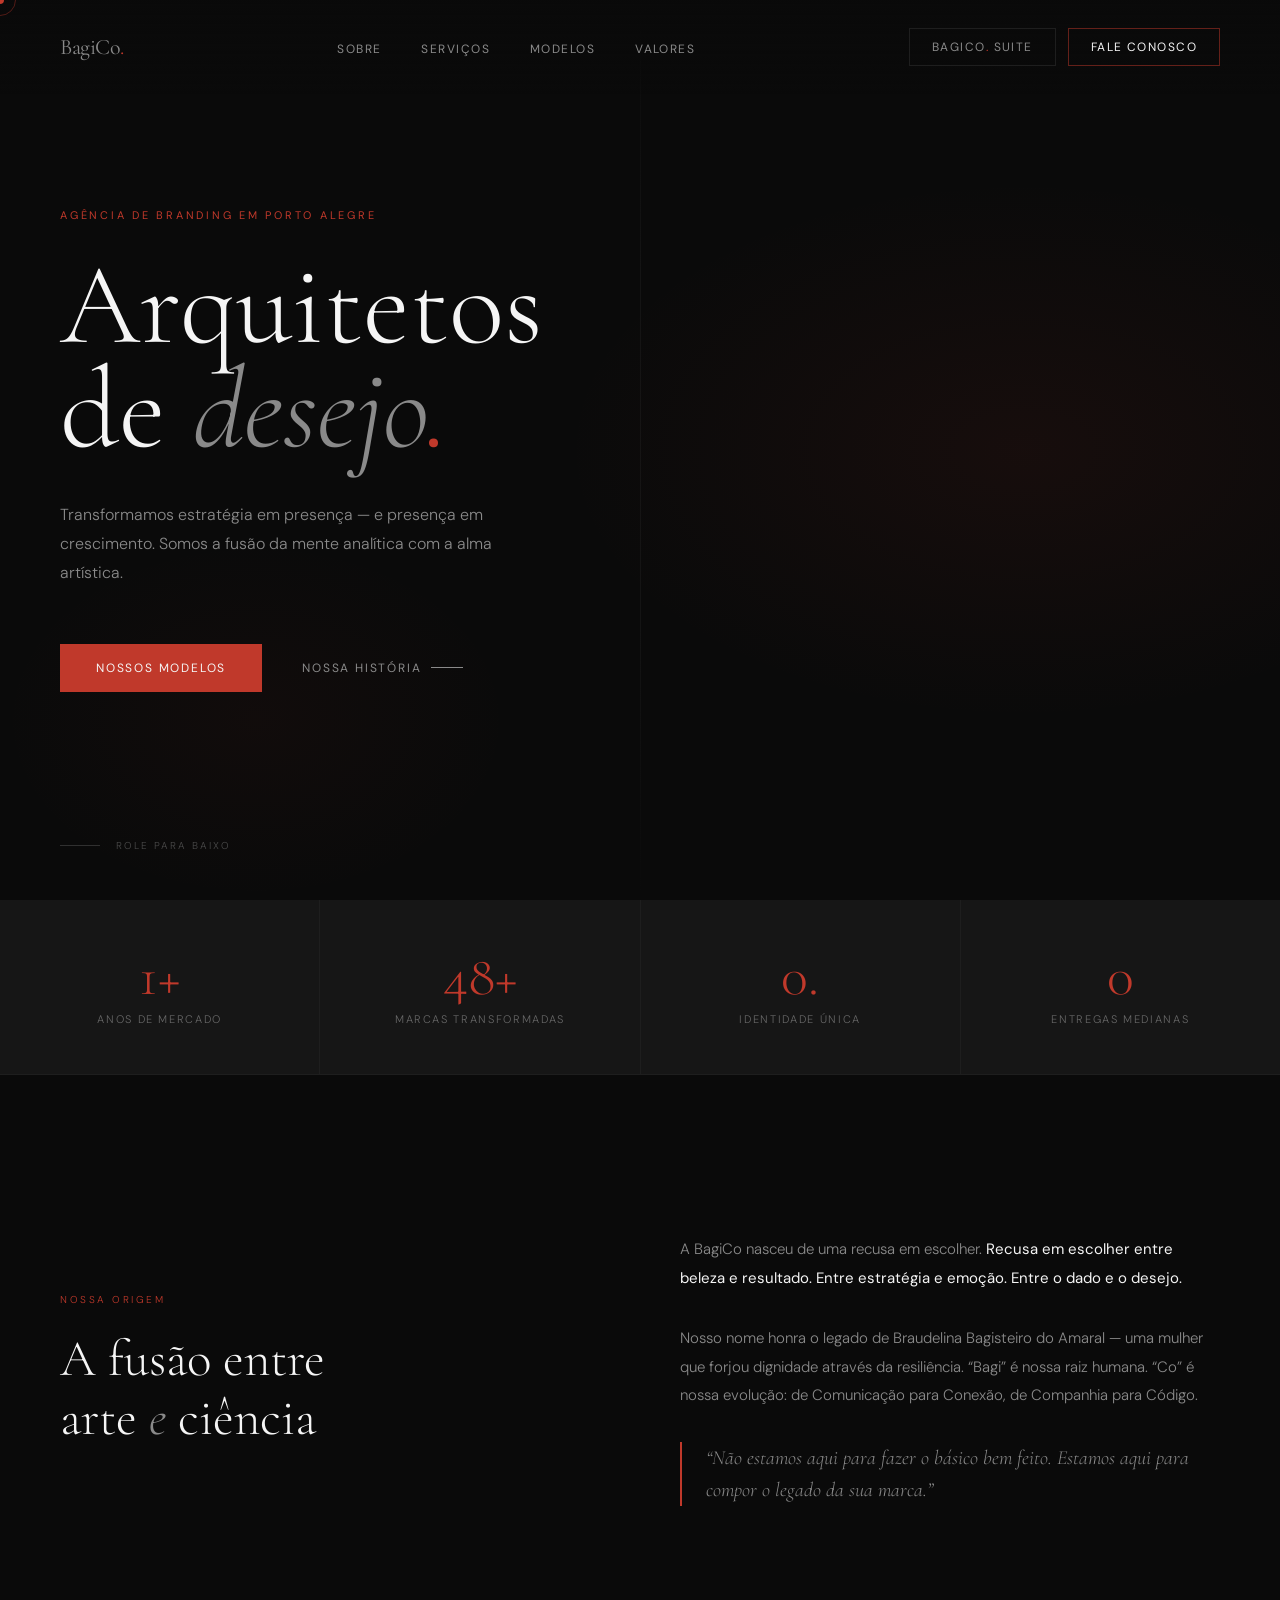
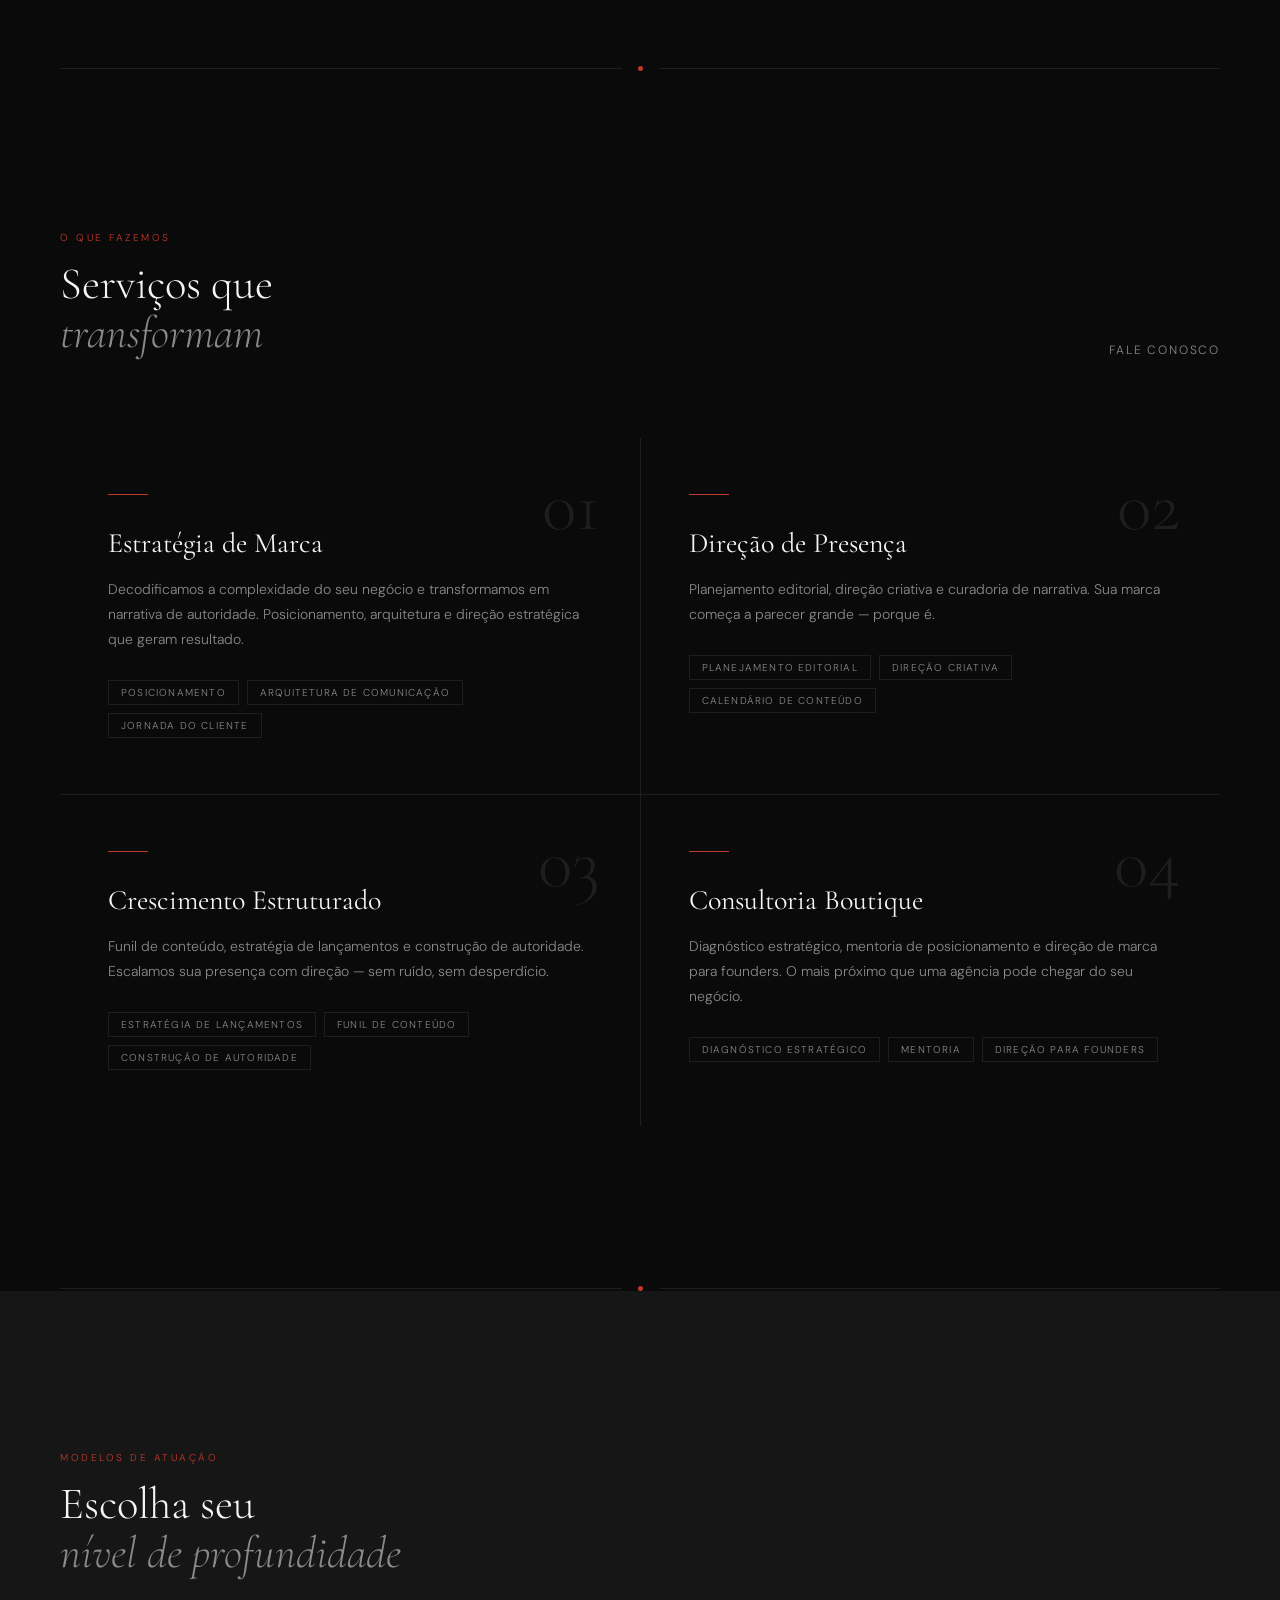
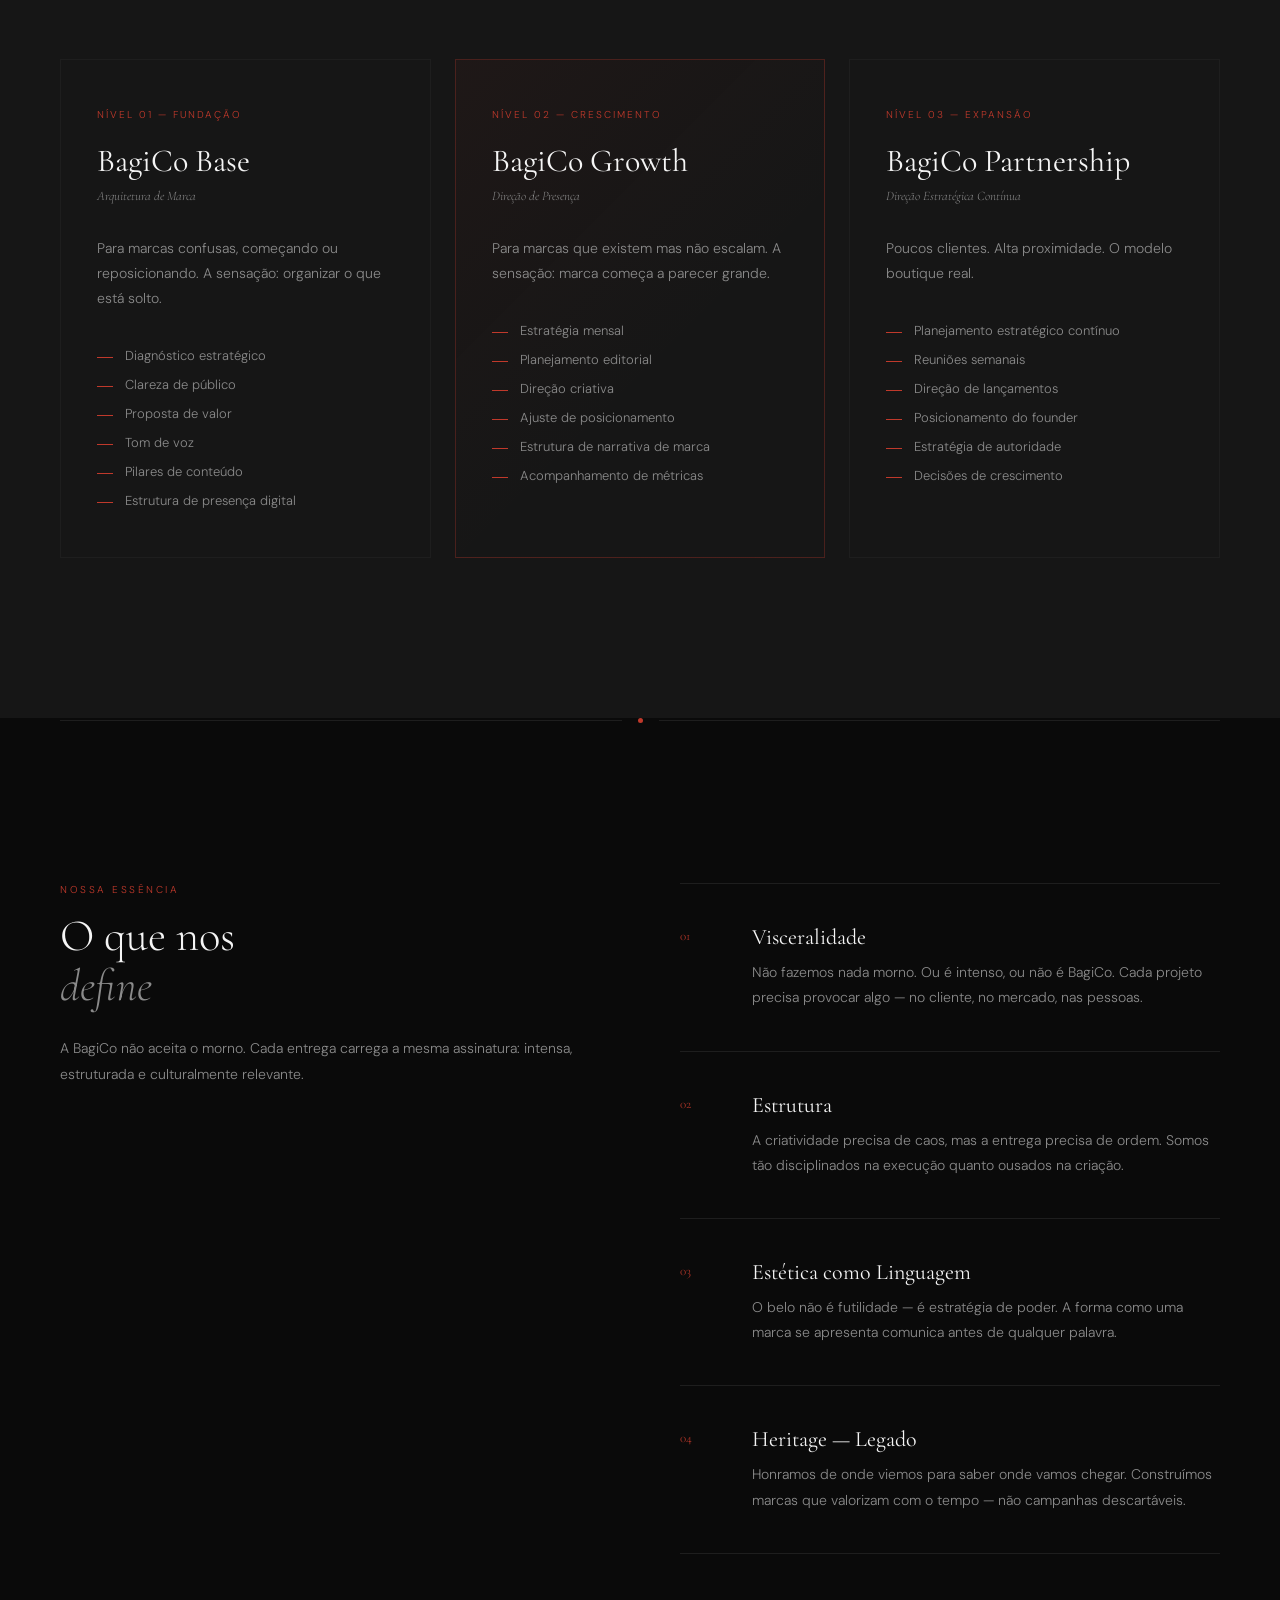
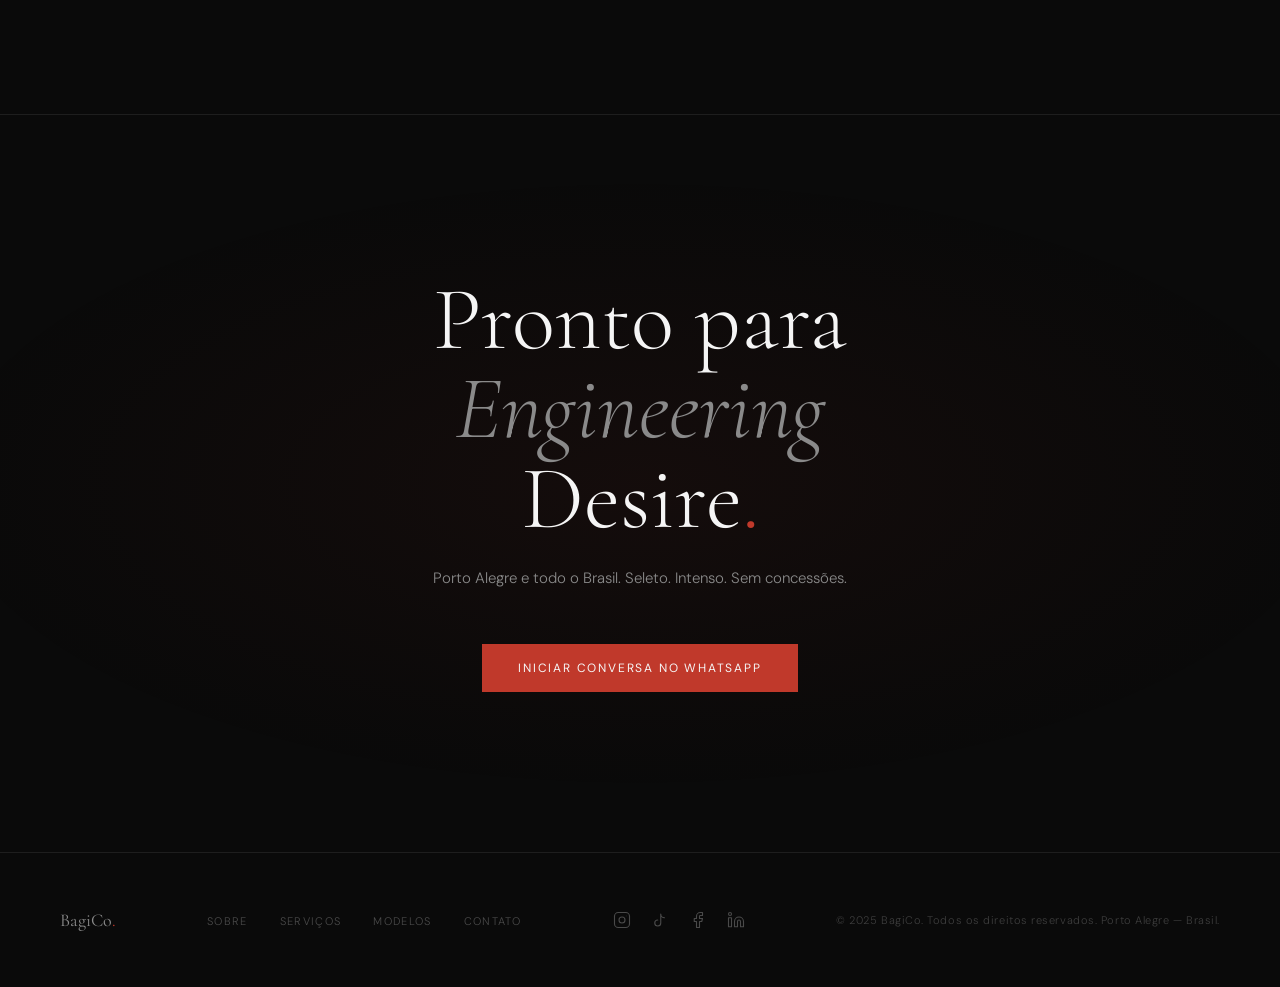
==== commit d029ee6f: "Add files via upload" ====
--- a/index.html
+++ b/index.html
@@ -31,8 +31,8 @@
 <meta name="twitter:description" content="Ag&ecirc;ncia boutique de branding e estrat&eacute;gia em Porto Alegre. Transformamos neg&oacute;cios em marcas ic&ocirc;nicas.">
 
 <!-- FAVICON (logo BagiCo em base64) -->
-<link rel="icon" type="image/png" href="[data-uri]">
-<link rel="apple-touch-icon" href="[data-uri]">
+<link rel="icon" type="image/png" href="[data-uri]">
+
 
 <!-- SCHEMA.ORG — DADOS ESTRUTURADOS PARA GOOGLE E IAs -->
 <script type="application/ld+json">
@@ -196,7 +196,8 @@
   .nav-actions { display: flex; align-items: center; gap: 12px; position: relative; z-index: 1; }
   .nav-cta { font-size: 12px; font-weight: 400; color: var(--ivory); text-decoration: none; letter-spacing: 0.12em; text-transform: uppercase; border: 1px solid rgba(192,57,43,0.5); padding: 10px 22px; transition: background 0.3s ease, border-color 0.3s ease; }
   .nav-cta:hover { background: var(--desire); border-color: var(--desire); }
-  .nav-suite { font-size: 12px; font-weight: 400; color: var(--ash); letter-spacing: 0.12em; text-transform: uppercase; border: 1px solid var(--graphite); padding: 10px 22px; opacity: 0.45; cursor: not-allowed; pointer-events: none; }
+  .nav-suite-link { font-size: 12px; font-weight: 400; color: var(--ash); letter-spacing: 0.12em; text-transform: uppercase; border: 1px solid var(--graphite); padding: 10px 22px; text-decoration: none; transition: color 0.3s, border-color 0.3s; }
+  .nav-suite-link:hover { color: var(--ivory); border-color: var(--ash); }
   .hero { min-height: 100vh; display: flex; align-items: center; padding: 0 60px; position: relative; overflow: hidden; }
   .hero-bg { position: absolute; inset: 0; background: radial-gradient(ellipse 60% 50% at 80% 50%, rgba(192,57,43,0.07) 0%, transparent 60%), radial-gradient(ellipse 40% 40% at 20% 80%, rgba(192,57,43,0.04) 0%, transparent 50%); }
   .hero-line { position: absolute; top: 0; bottom: 0; left: 50%; width: 1px; background: linear-gradient(to bottom, transparent, rgba(138,138,138,0.08) 30%, rgba(138,138,138,0.08) 70%, transparent); }
@@ -294,7 +295,7 @@
   @media (max-width: 900px) {
     nav { padding: 24px 28px; }
     .nav-links { display: none; }
-    .nav-suite { display: none; }
+    .nav-suite-link { display: none; }
     .hero { padding: 120px 28px 80px; }
     .manifesto { padding: 80px 28px; grid-template-columns: 1fr; gap: 48px; }
     .stats { grid-template-columns: repeat(2, 1fr); }
@@ -324,7 +325,7 @@
     <li><a href="#valores">Valores</a></li>
   </ul>
   <div class="nav-actions">
-    <span class="nav-suite" aria-disabled="true" title="Em breve">BagiCo<span style="color:var(--desire)">.</span> Suite</span>
+    <a href="suite.html" class="nav-suite-link">BagiCo<span style="color:var(--desire)">.</span> Suite</a>
     <a href="https://wa.me/5551993535790" target="_blank" class="nav-cta">Fale conosco</a>
   </div>
 </nav>
@@ -349,10 +350,10 @@
 </section>
 
 <div class="stats" aria-label="N&uacute;meros BagiCo">
-  <div class="stat-item reveal"><div class="stat-num">3<span>+</span></div><div class="stat-label">Anos de mercado</div></div>
-  <div class="stat-item reveal"><div class="stat-num">74<span>+</span></div><div class="stat-label">Marcas transformadas</div></div>
-  <div class="stat-item reveal"><div class="stat-num">1<span>.</span></div><div class="stat-label">Assinatura criativa</div></div>
-  <div class="stat-item reveal"><div class="stat-num">0</div><div class="stat-label">Entregas medianas</div></div>
+  <div class="stat-item reveal"><div class="stat-num"><span class="counter" data-target="3">0</span><span style="color:var(--desire)">+</span></div><div class="stat-label">Anos de mercado</div></div>
+  <div class="stat-item reveal"><div class="stat-num"><span class="counter" data-target="74">0</span><span style="color:var(--desire)">+</span></div><div class="stat-label">Marcas transformadas</div></div>
+  <div class="stat-item reveal"><div class="stat-num"><span class="counter" data-target="1">0</span><span style="color:var(--desire)">.</span></div><div class="stat-label">Identidade &uacute;nica</div></div>
+  <div class="stat-item reveal"><div class="stat-num"><span class="counter" data-target="0">0</span></div><div class="stat-label">Entregas medianas</div></div>
 </div>
 
 <!-- MANIFESTO — conteúdo rico para IAs e Google -->
@@ -570,6 +571,37 @@
     });
   }, { threshold: 0.1, rootMargin: '0px 0px -60px 0px' });
   reveals.forEach(function(el) { observer.observe(el); });
+
+  // CONTADOR ANIMADO
+  function animateCounter(el) {
+    var target = parseInt(el.getAttribute('data-target'));
+    if (target === 0) return;
+    var duration = 1800;
+    var start = null;
+    function step(timestamp) {
+      if (!start) start = timestamp;
+      var progress = Math.min((timestamp - start) / duration, 1);
+      var ease = progress < 0.5 ? 2 * progress * progress : -1 + (4 - 2 * progress) * progress;
+      el.textContent = Math.floor(ease * target);
+      if (progress < 1) requestAnimationFrame(step);
+      else el.textContent = target;
+    }
+    requestAnimationFrame(step);
+  }
+
+  var counterObserver = new IntersectionObserver(function(entries) {
+    entries.forEach(function(entry) {
+      if (entry.isIntersecting) {
+        animateCounter(entry.target);
+        counterObserver.unobserve(entry.target);
+      }
+    });
+  }, { threshold: 0.5 });
+
+  document.querySelectorAll('.counter').forEach(function(el) {
+    counterObserver.observe(el);
+  });
+
 </script>
 </body>
 </html>
